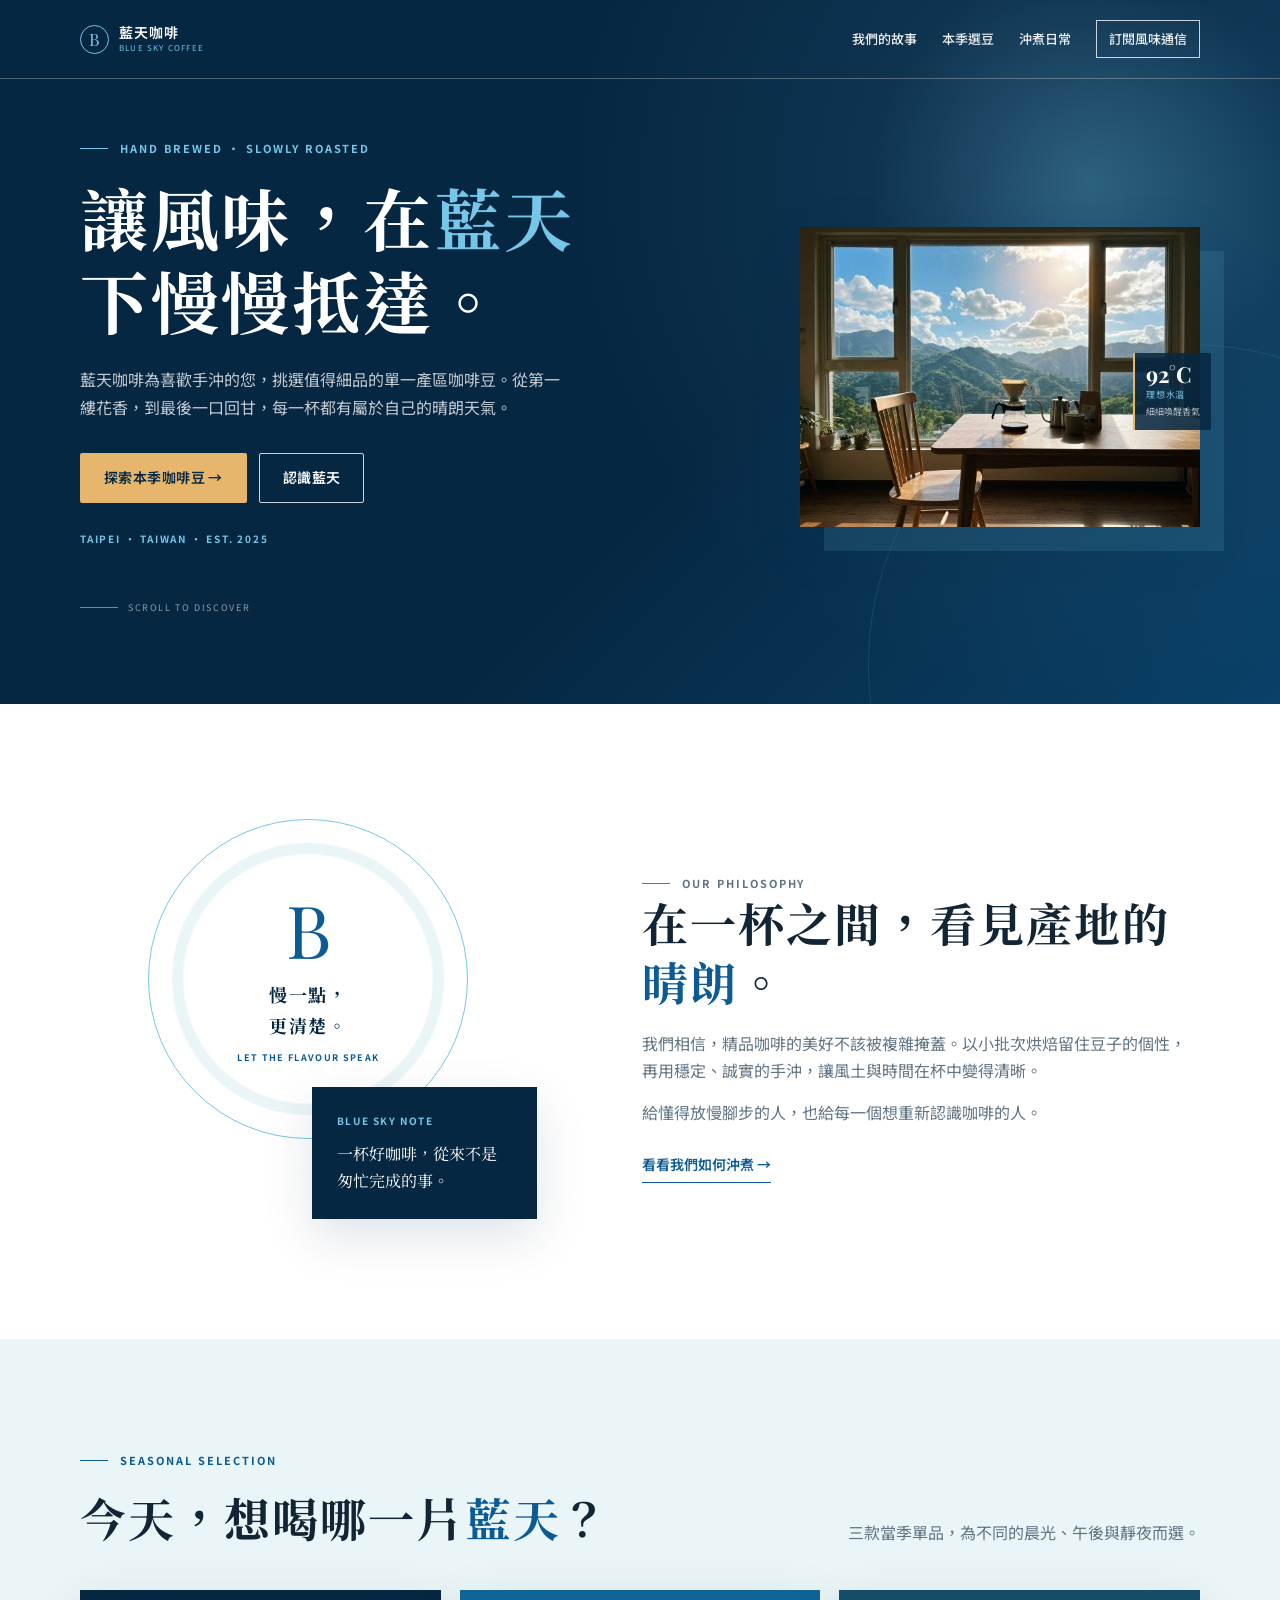
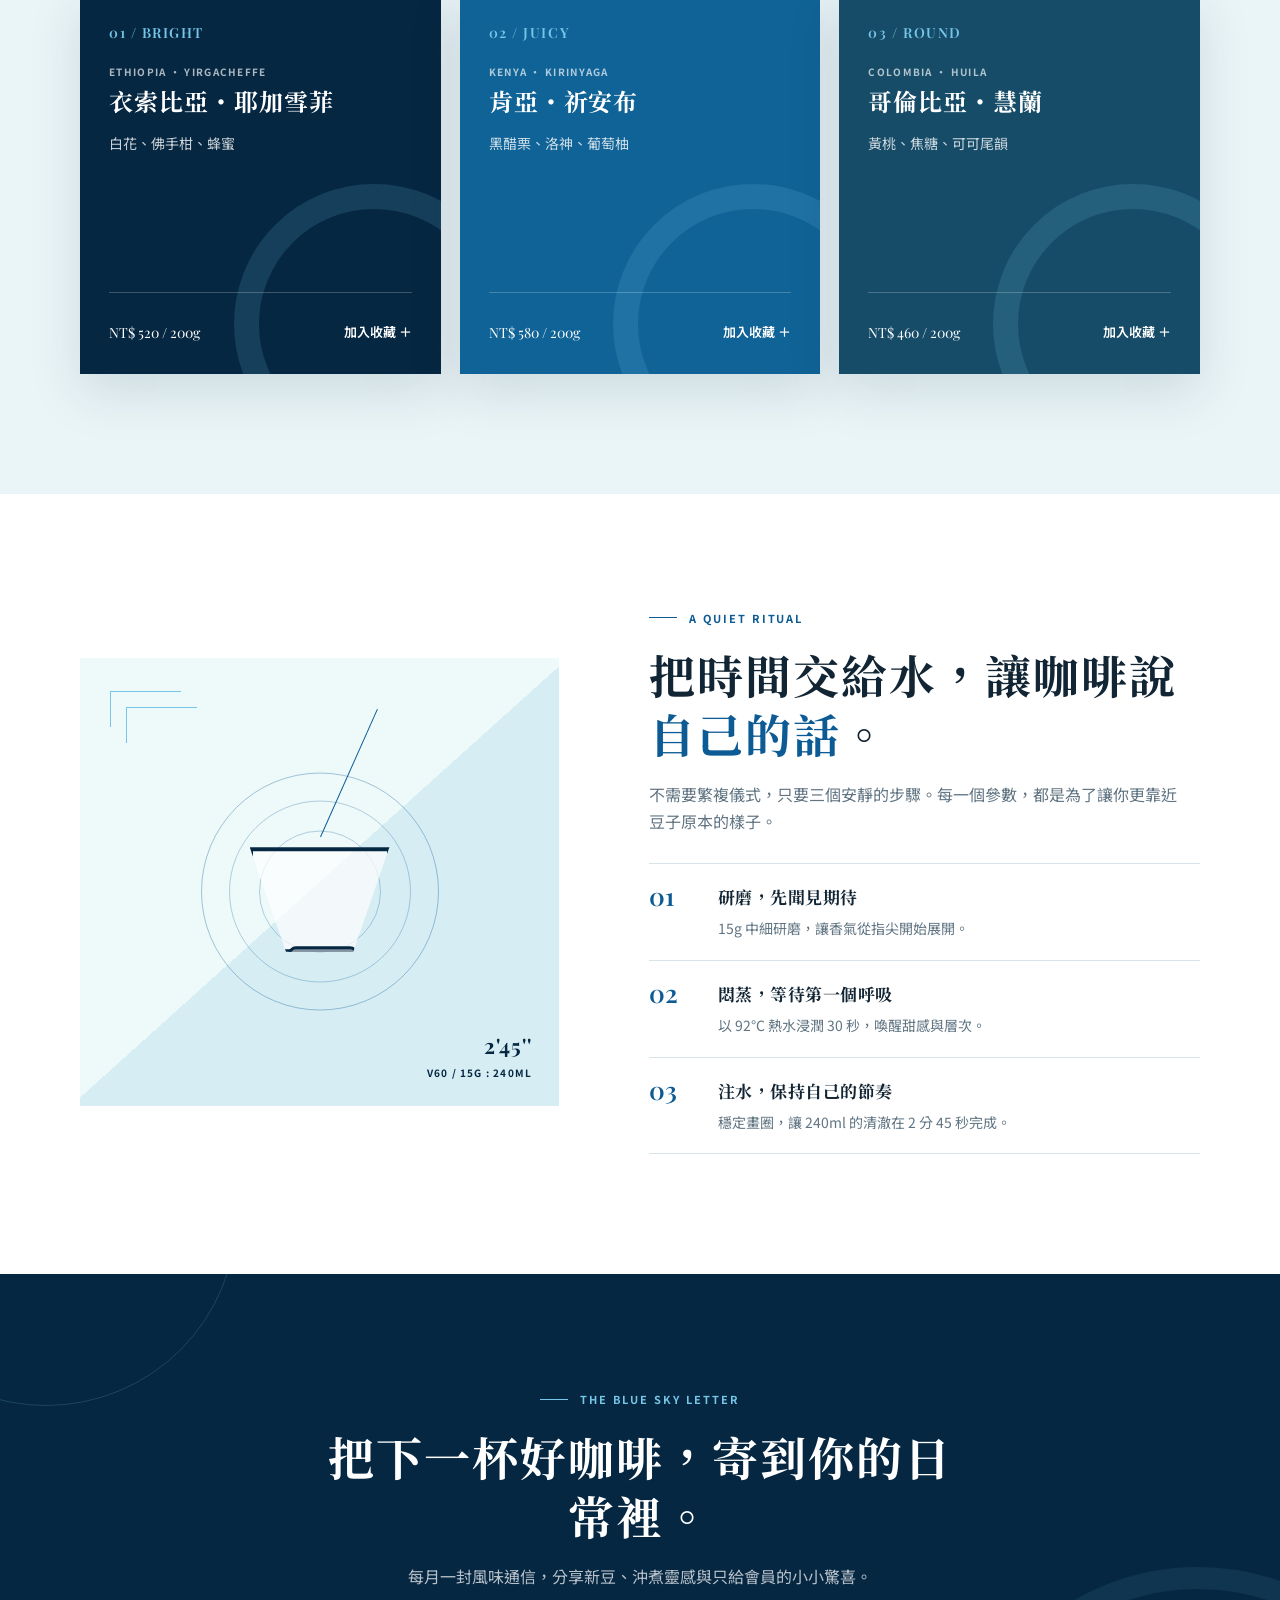
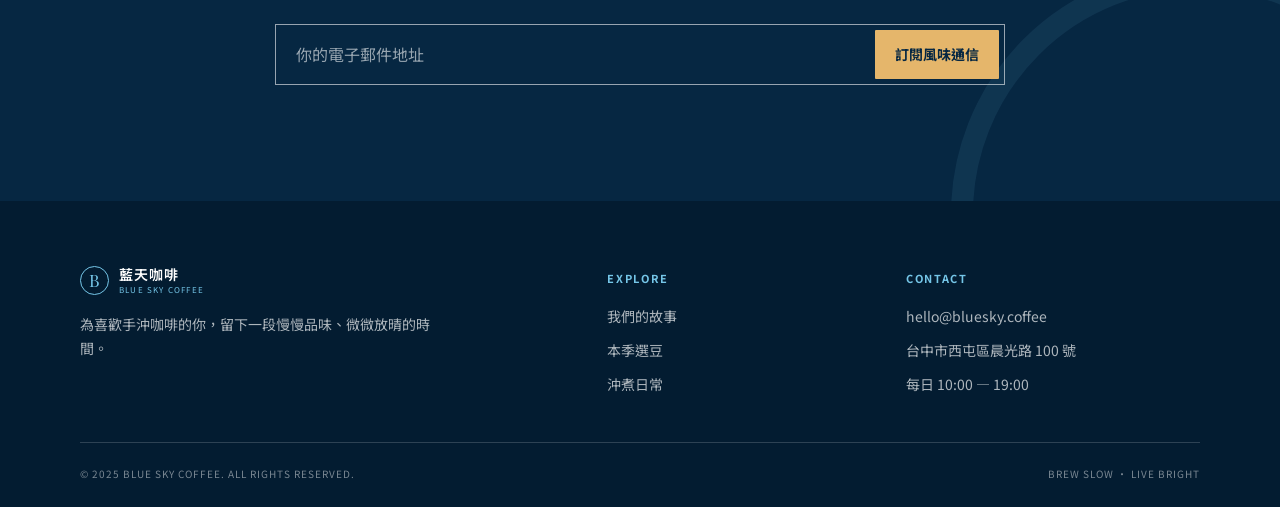
==== onepage1/index.html @ fb73733b "Initial commit" ====
<!DOCTYPE html>
<html lang="zh-Hant">
<head>
  <meta charset="UTF-8">
  <meta name="viewport" content="width=device-width, initial-scale=1.0">
  <meta name="description" content="藍天咖啡，為手沖咖啡愛好者挑選當季精品咖啡豆，讓每一杯都清澈、明亮、值得細品。">
  <title>藍天咖啡｜讓風味，慢慢抵達</title>
  <link rel="preconnect" href="https://fonts.googleapis.com">
  <link rel="preconnect" href="https://fonts.gstatic.com" crossorigin>
  <link href="https://fonts.googleapis.com/css2?family=Noto+Sans+TC:wght@400;500;600;700&family=Noto+Serif+TC:wght@500;600;700;900&family=Playfair+Display:ital,wght@0,600;0,700;1,600&display=swap" rel="stylesheet">
  <style>
    :root {
      --navy: #062742;
      --blue: #0c5b95;
      --sky: #75c6e8;
      --mist: #eaf5f7;
      --cream: #fbfaf6;
      --ink: #122534;
      --muted: #607482;
      --line: #d7e4e8;
      --sand: #e5b66b;
      --shadow: 0 18px 50px rgba(6, 39, 66, .13);
    }

    * { box-sizing: border-box; }
    html { scroll-behavior: smooth; }
    body {
      margin: 0;
      background: var(--cream);
      color: var(--ink);
      font-family: "Noto Sans TC", sans-serif;
      font-size: 16px;
      line-height: 1.7;
    }
    a { color: inherit; text-decoration: none; }
    button, input { font: inherit; }
    button { cursor: pointer; }
    :focus-visible { outline: 3px solid var(--sky); outline-offset: 4px; }

    .wrap { width: min(1120px, calc(100% - 48px)); margin-inline: auto; }
    .eyebrow {
      display: flex;
      align-items: center;
      gap: 12px;
      margin: 0 0 18px;
      color: var(--blue);
      font-size: 11px;
      font-weight: 700;
      letter-spacing: .18em;
    }
    .eyebrow::before { width: 28px; height: 1px; background: currentColor; content: ""; }
    .section-title {
      margin: 0;
      font-family: "Noto Serif TC", serif;
      font-size: clamp(30px, 4vw, 46px);
      font-weight: 700;
      letter-spacing: .045em;
      line-height: 1.28;
    }
    .accent { color: var(--blue); }
    .section-copy { margin: 18px 0 0; color: var(--muted); }
    .button, .text-link {
      display: inline-flex;
      align-items: center;
      justify-content: center;
      min-height: 50px;
      padding: 11px 23px;
      border: 1px solid transparent;
      border-radius: 2px;
      font-size: 14px;
      font-weight: 600;
      letter-spacing: .03em;
      transition: background-color .25s ease, color .25s ease, border-color .25s ease, transform .25s ease;
    }
    .button:hover, .text-link:hover { transform: translateY(-2px); }
    .button-primary { background: var(--sand); color: var(--navy); }
    .button-primary:hover { background: #f0ca84; }
    .button-outline { border-color: rgba(255,255,255,.8); color: #fff; }
    .button-outline:hover { background: #fff; color: var(--navy); }

    .site-header {
      position: absolute;
      z-index: 10;
      top: 0;
      left: 0;
      width: 100%;
      border-bottom: 1px solid rgba(255,255,255,.27);
    }
    .navbar {
      display: flex;
      align-items: center;
      justify-content: space-between;
      min-height: 78px;
      gap: 24px;
    }
    .brand { display: inline-flex; align-items: center; gap: 10px; color: #fff; }
    .brand-mark {
      display: grid;
      width: 29px;
      height: 29px;
      place-items: center;
      border: 1px solid var(--sky);
      border-radius: 50%;
      color: var(--sky);
      font-family: "Playfair Display", serif;
      font-size: 17px;
      line-height: 1;
    }
    .brand-copy { display: grid; line-height: 1.1; }
    .brand-copy strong { font-size: 14px; font-weight: 600; letter-spacing: .08em; }
    .brand-copy small { margin-top: 4px; color: var(--sky); font-size: 8px; letter-spacing: .15em; }
    .nav-links { display: flex; align-items: center; gap: 25px; }
    .nav-links a { position: relative; color: rgba(255,255,255,.92); font-size: 13px; font-weight: 500; white-space: nowrap; }
    .nav-links a:not(.nav-cta)::after {
      position: absolute;
      right: 0;
      bottom: -7px;
      width: 0;
      height: 1px;
      background: var(--sky);
      content: "";
      transition: width .25s ease;
    }
    .nav-links a:not(.nav-cta):hover::after { right: auto; left: 0; width: 100%; }
    .nav-links .nav-cta { padding: 7px 12px; border: 1px solid rgba(255,255,255,.78); }
    .nav-links .nav-cta:hover { background: #fff; color: var(--navy); }
    .menu-toggle { display: none; padding: 4px; border: 0; background: transparent; color: #fff; font-size: 24px; line-height: 1; }

    .hero {
      position: relative;
      display: flex;
      min-height: 704px;
      overflow: hidden;
      align-items: stretch;
      background:
        radial-gradient(circle at 85% 26%, rgba(117,198,232,.35) 0, rgba(117,198,232,.08) 18%, transparent 43%),
        linear-gradient(135deg, #062742 0%, #062742 58%, #0a4168 100%);
      color: #fff;
    }
    .hero::after {
      position: absolute;
      z-index: 0;
      right: -18vw;
      bottom: -22vw;
      width: 50vw;
      height: 50vw;
      border: 1px solid rgba(117,198,232,.13);
      border-radius: 50%;
      content: "";
    }
    .hero-grid {
      position: relative;
      z-index: 1;
      display: grid;
      grid-template-columns: 1.02fr .98fr;
      gap: 45px;
      align-items: center;
      padding-top: 122px;
      padding-bottom: 72px;
    }
    .hero-content { max-width: 560px; }
    .hero .eyebrow { color: var(--sky); }
    .hero-title {
      max-width: 540px;
      margin: 0;
      font-family: "Noto Serif TC", serif;
      font-size: clamp(42px, 5.5vw, 68px);
      font-weight: 700;
      letter-spacing: .04em;
      line-height: 1.22;
    }
    .hero-title .sky-word { color: var(--sky); }
    .hero-lede { max-width: 490px; margin: 25px 0 0; color: rgba(255,255,255,.76); }
    .hero-actions { display: flex; flex-wrap: wrap; gap: 12px; margin-top: 32px; }
    .hero-meta { margin: 27px 0 0; color: var(--sky); font-size: 10px; font-weight: 700; letter-spacing: .18em; }
    .scroll-note { display: flex; align-items: center; gap: 10px; margin: 53px 0 0; color: rgba(255,255,255,.55); font-size: 9px; letter-spacing: .18em; }
    .scroll-note::before { width: 38px; height: 1px; background: rgba(255,255,255,.45); content: ""; }

    .hero-art {
      position: relative;
      width: min(100%, 400px);
      height: 300px;
      min-height: 0;
      margin-left: auto;
      overflow: visible;
      aspect-ratio: auto;
      border: 0;
      background: transparent;
      box-shadow: none;
    }
    .hero-photo { width: 400px; height: 300px; object-fit: cover; box-shadow: 24px 24px 0 rgba(117,198,232,.13), var(--shadow); }
    .window-frame { position: absolute; inset: 0; border: 12px solid #e8d4ae; box-shadow: inset 0 0 0 2px rgba(6,39,66,.18); }
    .window-frame::before, .window-frame::after { position: absolute; background: rgba(6,39,66,.25); content: ""; }
    .window-frame::before { top: 0; bottom: 0; left: 49%; width: 4px; }
    .window-frame::after { top: 46%; right: 0; left: 0; height: 4px; }
    .sun { position: absolute; top: 16%; right: 17%; width: 77px; height: 77px; border-radius: 50%; background: #fff2be; box-shadow: 0 0 45px 22px rgba(255,228,150,.42); }
    .mountain { position: absolute; bottom: 28%; width: 75%; height: 36%; clip-path: polygon(0 100%, 35% 15%, 48% 50%, 63% 0, 100% 100%); background: #497b83; opacity: .9; }
    .mountain.one { left: -12%; }
    .mountain.two { right: -27%; bottom: 27%; background: #30616b; transform: scaleX(-1); opacity: .75; }
    .tabletop { position: absolute; right: -8%; bottom: -7%; left: -8%; height: 33%; background: linear-gradient(#643e2e 0%, #3d251e 100%); transform: perspective(200px) rotateX(10deg); }
    .chair { position: absolute; right: 7%; bottom: 18%; width: 100px; height: 112px; border: 12px solid #543126; border-bottom: 0; border-radius: 48px 48px 0 0; opacity: .8; }
    .chair::after { position: absolute; bottom: -75px; left: 14px; width: 8px; height: 75px; background: #543126; box-shadow: 53px 0 #543126; content: ""; }
    .coffee-vessel { position: absolute; bottom: 14%; left: 28%; width: 112px; height: 105px; }
    .coffee-vessel .dripper { position: absolute; top: 0; left: 29px; width: 53px; height: 45px; border: 3px solid #d8e7e1; border-radius: 5px 5px 22px 22px; background: linear-gradient(135deg, rgba(222,246,240,.75), rgba(124,180,181,.2)); clip-path: polygon(0 0, 100% 0, 78% 100%, 22% 100%); }
    .coffee-vessel .carafe { position: absolute; bottom: 0; left: 17px; width: 78px; height: 68px; border: 3px solid #d8e7e1; border-radius: 10px 10px 23px 23px; background: linear-gradient(to top, rgba(56,29,19,.82) 0 38%, rgba(190,228,227,.24) 39%); }
    .coffee-vessel .carafe::before { position: absolute; top: -20px; left: 24px; width: 26px; height: 22px; border: 3px solid #d8e7e1; border-bottom: 0; border-radius: 50% 50% 0 0; content: ""; }
    .steam { position: absolute; bottom: 59%; left: 49%; width: 23px; height: 58px; border-left: 2px solid rgba(255,255,255,.63); border-radius: 50%; transform: rotate(16deg); }
    .steam::after { position: absolute; top: -5px; left: 14px; width: 18px; height: 48px; border-right: 2px solid rgba(255,255,255,.44); border-radius: 50%; content: ""; }
    .art-label { position: absolute; z-index: 3; right: -11px; top: 42%; display: grid; gap: 2px; padding: 10px 11px; border-left: 2px solid var(--sand); background: rgba(6,39,66,.86); color: #fff; }
    .art-label strong { font-family: "Playfair Display", serif; font-size: 22px; line-height: 1; }
    .art-label span { color: var(--sky); font-size: 9px; letter-spacing: .09em; }
    .art-label small { color: rgba(255,255,255,.72); font-size: 9px; }

    .story { padding: 115px 0 120px; background: #fff; }
    .story-grid { display: grid; grid-template-columns: .9fr 1.1fr; gap: clamp(45px, 9vw, 105px); align-items: center; }
    .story-visual { position: relative; min-height: 400px; }
    .story-seal {
      display: grid;
      width: 320px;
      height: 320px;
      place-content: center;
      margin: 0 auto;
      border: 1px solid var(--sky);
      border-radius: 50%;
      background: radial-gradient(circle, #fff 0 55%, #eaf5f7 56% 60%, #fff 61%);
      color: var(--navy);
      text-align: center;
    }
    .story-seal::before { display: block; margin-bottom: 14px; color: var(--blue); content: "B"; font-family: "Playfair Display", serif; font-size: 73px; line-height: 1; }
    .story-seal strong { font-family: "Noto Serif TC", serif; font-size: 18px; letter-spacing: .09em; }
    .story-seal span { margin-top: 10px; color: var(--blue); font-size: 9px; font-weight: 700; letter-spacing: .15em; }
    .note-card { position: absolute; right: 0; bottom: 0; width: min(225px, 57%); padding: 25px; background: var(--navy); color: #fff; box-shadow: var(--shadow); }
    .note-card p:first-child { margin: 0; color: var(--sky); font-size: 10px; font-weight: 700; letter-spacing: .16em; }
    .note-card p:last-child { margin: 12px 0 0; font-family: "Noto Serif TC", serif; font-size: 16px; line-height: 1.65; }
    .story-content p { margin: 19px 0 0; color: var(--muted); }
    .story-content p + p { margin-top: 15px; }
    .underlined-link { display: inline-flex; margin-top: 27px; padding-bottom: 5px; border-bottom: 1px solid var(--blue); color: var(--blue); font-size: 14px; font-weight: 600; transition: gap .2s ease; }
    .underlined-link:hover { gap: 8px; }

    .coffee { padding: 112px 0 120px; background: var(--mist); }
    .coffee-heading { display: flex; align-items: end; justify-content: space-between; gap: 32px; margin-bottom: 43px; }
    .coffee-heading .section-copy { max-width: 365px; }
    .coffee-grid { display: grid; grid-template-columns: repeat(3, 1fr); gap: 19px; }
    .coffee-card {
      position: relative;
      display: flex;
      min-height: 384px;
      overflow: hidden;
      flex-direction: column;
      padding: 31px 29px 25px;
      background: var(--navy);
      color: #fff;
      box-shadow: var(--shadow);
    }
    .coffee-card:nth-child(2) { background: #106396; }
    .coffee-card:nth-child(3) { background: #164c68; }
    .coffee-card::after { position: absolute; right: -73px; bottom: -90px; width: 230px; height: 230px; border: 25px solid rgba(117,198,232,.15); border-radius: 50%; content: ""; }
    .coffee-card > * { position: relative; z-index: 1; }
    .bean-no { margin: 0; color: var(--sky); font-family: "Playfair Display", serif; font-size: 14px; font-weight: 600; letter-spacing: .11em; }
    .origin { margin: 19px 0 5px; color: rgba(255,255,255,.67); font-size: 10px; font-weight: 700; letter-spacing: .13em; }
    .bean-name { margin: 0; font-family: "Noto Serif TC", serif; font-size: 24px; font-weight: 700; letter-spacing: .04em; line-height: 1.35; }
    .flavour { margin: 14px 0 0; color: rgba(255,255,255,.79); font-size: 14px; }
    .coffee-bottom { display: flex; align-items: center; justify-content: space-between; gap: 13px; margin-top: auto; padding-top: 23px; border-top: 1px solid rgba(255,255,255,.22); }
    .price { font-family: "Playfair Display", serif; font-size: 14px; white-space: nowrap; }
    .save-button { padding: 5px 0; border: 0; background: transparent; color: #fff; font-size: 13px; font-weight: 600; white-space: nowrap; transition: color .2s ease; }
    .save-button:hover { color: var(--sand); }

    .brew { padding: 115px 0 120px; background: #fff; }
    .brew-grid { display: grid; grid-template-columns: .93fr 1.07fr; gap: clamp(44px, 7vw, 90px); align-items: center; }
    .brew-art { position: relative; min-height: 448px; overflow: hidden; background: linear-gradient(138deg, #eef9fa 0 50%, #d6edf3 50% 100%); }
    .brew-art::before { position: absolute; top: 33px; left: 30px; width: 70px; height: 35px; border-top: 1px solid var(--sky); border-left: 1px solid var(--sky); content: ""; }
    .brew-art::after { position: absolute; top: 49px; left: 46px; width: 70px; height: 35px; border-top: 1px solid var(--sky); border-left: 1px solid var(--sky); content: ""; }
    .pour-rings { position: absolute; top: 50%; left: 50%; width: 238px; height: 238px; border: 1px solid rgba(12,91,149,.35); border-radius: 50%; transform: translate(-50%,-46%); }
    .pour-rings::before, .pour-rings::after { position: absolute; border: 1px solid rgba(12,91,149,.28); border-radius: 50%; content: ""; }
    .pour-rings::before { inset: 27px; }
    .pour-rings::after { inset: 57px; }
    .pour-line { position: absolute; top: 39px; left: 50%; width: 1px; height: 140px; background: var(--blue); transform: rotate(24deg); transform-origin: bottom; }
    .v60 { position: absolute; top: 50%; left: 50%; width: 140px; height: 105px; border: 3px solid var(--navy); border-top-width: 4px; background: rgba(255,255,255,.7); clip-path: polygon(0 0, 100% 0, 74% 100%, 26% 100%); transform: translate(-50%,-33%); }
    .v60::after { position: absolute; bottom: -61px; left: 35px; width: 64px; height: 58px; border: 3px solid var(--navy); border-radius: 8px 8px 19px 19px; background: linear-gradient(to top, #6c3924 0 31%, rgba(255,255,255,.5) 32%); content: ""; }
    .brew-caption { position: absolute; right: 27px; bottom: 25px; display: grid; color: var(--navy); text-align: right; }
    .brew-caption strong { font-family: "Playfair Display", serif; font-size: 21px; letter-spacing: .05em; }
    .brew-caption span { font-size: 10px; font-weight: 700; letter-spacing: .12em; }
    .brew-content .section-copy { max-width: 530px; }
    .brew-steps { margin-top: 28px; border-top: 1px solid var(--line); }
    .brew-step { display: grid; grid-template-columns: 55px 1fr; gap: 14px; padding: 19px 0; border-bottom: 1px solid var(--line); }
    .step-no { color: var(--blue); font-family: "Playfair Display", serif; font-size: 25px; font-weight: 600; line-height: 1; }
    .brew-step h3 { margin: 0; font-family: "Noto Serif TC", serif; font-size: 17px; letter-spacing: .03em; }
    .brew-step p { margin: 5px 0 0; color: var(--muted); font-size: 14px; }

    .visit { position: relative; overflow: hidden; padding: 116px 0; background: var(--navy); color: #fff; text-align: center; }
    .visit::before, .visit::after { position: absolute; width: 380px; height: 380px; border: 1px solid rgba(117,198,232,.19); border-radius: 50%; content: ""; }
    .visit::before { top: -250px; left: -145px; }
    .visit::after { right: -165px; bottom: -260px; width: 450px; height: 450px; border-width: 22px; opacity: .45; }
    .visit .wrap { position: relative; z-index: 1; max-width: 730px; }
    .visit .eyebrow { justify-content: center; color: var(--sky); }
    .visit .section-title { max-width: 670px; margin-inline: auto; }
    .visit .section-copy { max-width: 535px; margin-inline: auto; color: rgba(255,255,255,.72); }
    .subscribe-form { display: flex; margin: 34px auto 0; padding: 5px; border: 1px solid rgba(255,255,255,.58); }
    .subscribe-form input { min-width: 0; flex: 1; padding: 11px 15px; border: 0; outline: 0; background: transparent; color: #fff; }
    .subscribe-form input::placeholder { color: rgba(255,255,255,.58); }
    .subscribe-form button { min-height: 48px; padding: 10px 20px; border: 0; border-radius: 1px; background: var(--sand); color: var(--navy); font-size: 14px; font-weight: 700; transition: background .2s ease; }
    .subscribe-form button:hover { background: #f1ca83; }

    .site-footer { padding: 65px 0 25px; background: #031c31; color: rgba(255,255,255,.68); }
    .footer-grid { display: grid; grid-template-columns: 1.45fr .75fr .9fr; gap: 54px; padding-bottom: 46px; }
    .footer-brand .brand { margin-bottom: 18px; }
    .footer-brand p { max-width: 355px; margin: 0; font-size: 14px; }
    .footer-heading { margin: 3px 0 17px; color: var(--sky); font-size: 11px; font-weight: 700; letter-spacing: .15em; }
    .footer-links, .footer-contact { display: grid; gap: 10px; font-size: 14px; }
    .footer-links a:hover, .footer-contact a:hover { color: #fff; }
    .footer-bottom { display: flex; justify-content: space-between; gap: 18px; padding-top: 22px; border-top: 1px solid rgba(255,255,255,.17); color: rgba(255,255,255,.47); font-size: 10px; letter-spacing: .1em; }

    .toast {
      position: fixed;
      z-index: 20;
      right: 22px;
      bottom: 22px;
      max-width: min(360px, calc(100% - 44px));
      padding: 13px 18px;
      border-left: 3px solid var(--sand);
      background: var(--navy);
      box-shadow: var(--shadow);
      color: #fff;
      font-size: 14px;
      opacity: 0;
      pointer-events: none;
      transform: translateY(12px);
      transition: opacity .22s ease, transform .22s ease;
    }
    .toast.show { opacity: 1; transform: translateY(0); }
    .reveal { opacity: 0; transform: translateY(18px); transition: opacity .65s ease, transform .65s ease; }
    .reveal.visible { opacity: 1; transform: translateY(0); }

    @media (max-width: 820px) {
      .navbar { position: relative; }
      .menu-toggle { display: block; }
      .nav-links {
        position: absolute;
        top: 100%;
        right: -24px;
        left: -24px;
        display: grid;
        max-height: 0;
        overflow: hidden;
        gap: 0;
        background: #05233c;
        transition: max-height .32s ease;
      }
      .nav-links.open { max-height: 300px; }
      .nav-links a { padding: 12px 24px; border-top: 1px solid rgba(255,255,255,.1); }
      .nav-links .nav-cta { margin: 8px 24px 16px; padding: 9px 12px; text-align: center; }
      .hero { min-height: 710px; }
      .hero-grid { grid-template-columns: 1fr; gap: 17px; padding-top: 112px; }
      .hero-content { max-width: 640px; }
      .scroll-note { margin-top: 29px; }
      .hero-art { width: min(100%, 330px); height: 248px; min-height: 0; max-height: none; margin: 0; }
      .hero-photo { width: 330px; height: 248px; }
      .coffee-grid { grid-template-columns: repeat(2, 1fr); }
      .coffee-card:nth-child(3) { grid-column: span 2; }
      .story-grid, .brew-grid { grid-template-columns: 1fr; }
      .story-visual { max-width: 520px; width: 100%; margin: auto; }
      .brew-art { max-width: 540px; width: 100%; margin: auto; }
      .footer-grid { grid-template-columns: 1fr 1fr; }
      .footer-brand { grid-column: 1 / -1; }
    }

    @media (max-width: 560px) {
      .wrap { width: calc(100% - 34px); }
      .navbar { min-height: 70px; }
      .brand-copy strong { font-size: 13px; }
      .hero { min-height: 680px; }
      .hero-grid { padding-top: 98px; padding-bottom: 34px; }
      .hero-title { font-size: 40px; }
      .hero-lede { margin-top: 16px; font-size: 14px; line-height: 1.7; }
      .hero-actions { margin-top: 23px; }
      .hero-actions .button { flex: 1; padding-inline: 13px; }
      .hero-meta { margin-top: 18px; }
      .hero-art { width: 260px; height: 195px; min-height: 0; max-height: none; }
      .hero-photo { width: 260px; height: 195px; }
      .art-label { display: none; }
      .sun { width: 49px; height: 49px; }
      .coffee-vessel { bottom: 9%; left: 25%; transform: scale(.72); transform-origin: bottom left; }
      .chair { transform: scale(.72); transform-origin: bottom right; }
      .story, .coffee, .brew, .visit { padding: 76px 0; }
      .story-seal { width: 245px; height: 245px; }
      .story-seal::before { margin-bottom: 8px; font-size: 54px; }
      .story-seal strong { font-size: 15px; }
      .story-visual { min-height: 315px; }
      .note-card { width: 185px; padding: 18px; }
      .note-card p:last-child { font-size: 14px; }
      .coffee-heading { display: block; margin-bottom: 30px; }
      .coffee-heading .section-copy { margin-top: 14px; }
      .coffee-grid { grid-template-columns: 1fr; }
      .coffee-card, .coffee-card:nth-child(3) { min-height: 330px; grid-column: auto; }
      .brew-art { min-height: 310px; }
      .pour-rings { width: 185px; height: 185px; }
      .v60 { transform: translate(-50%,-28%) scale(.82); }
      .subscribe-form { display: grid; gap: 6px; padding: 5px; }
      .subscribe-form input, .subscribe-form button { width: 100%; }
      .footer-grid { grid-template-columns: 1fr; gap: 32px; }
      .footer-brand { grid-column: auto; }
      .footer-bottom { display: grid; gap: 9px; }
    }

    @media (prefers-reduced-motion: reduce) {
      html { scroll-behavior: auto; }
      *, *::before, *::after { transition-duration: .01ms !important; animation-duration: .01ms !important; animation-iteration-count: 1 !important; }
      .reveal { opacity: 1; transform: none; }
    }
  </style>
</head>
<body>
  <header class="site-header" id="top">
    <nav class="wrap navbar" aria-label="主要導覽">
      <a class="brand" href="#top" aria-label="回到藍天咖啡首頁">
        <span class="brand-mark" aria-hidden="true">B</span>
        <span class="brand-copy"><strong>藍天咖啡</strong><small>BLUE SKY COFFEE</small></span>
      </a>
      <button class="menu-toggle" type="button" aria-controls="navLinks" aria-expanded="false" aria-label="開啟導覽選單">☰</button>
      <div class="nav-links" id="navLinks">
        <a href="#story">我們的故事</a>
        <a href="#coffee">本季選豆</a>
        <a href="#brew">沖煮日常</a>
        <a class="nav-cta" href="#visit">訂閱風味通信</a>
      </div>
    </nav>
  </header>

  <main>
    <section class="hero" aria-labelledby="heroTitle">
      <div class="wrap hero-grid">
        <div class="hero-content">
          <p class="eyebrow">HAND BREWED · SLOWLY ROASTED</p>
          <h1 class="hero-title" id="heroTitle">讓風味，在<span class="sky-word">藍天</span>下慢慢抵達。</h1>
          <p class="hero-lede">藍天咖啡為喜歡手沖的您，挑選值得細品的單一產區咖啡豆。從第一縷花香，到最後一口回甘，每一杯都有屬於自己的晴朗天氣。</p>
          <div class="hero-actions">
            <a class="button button-primary" href="#coffee">探索本季咖啡豆 →</a>
            <a class="button button-outline" href="#story">認識藍天</a>
          </div>
          <p class="hero-meta">TAIPEI · TAIWAN · EST. 2025</p>
          <p class="scroll-note">SCROLL TO DISCOVER</p>
        </div>

        <div class="hero-art" aria-hidden="true">
          <img class="hero-photo" src="images/hero.jpg" width="400" height="300" alt="">
          <span class="art-label"><strong>92°C</strong><span>理想水溫</span><small>細細喚醒香氣</small></span>
        </div>
      </div>
    </section>

    <section class="story" id="story" aria-labelledby="storyTitle">
      <div class="wrap story-grid">
        <div class="story-visual reveal" aria-hidden="true">
          <div class="story-seal"><strong>慢一點，<br>更清楚。</strong><span>LET THE FLAVOUR SPEAK</span></div>
          <div class="note-card"><p>BLUE SKY NOTE</p><p>一杯好咖啡，從來不是匆忙完成的事。</p></div>
        </div>
        <div class="story-content reveal">
          <p class="eyebrow">OUR PHILOSOPHY</p>
          <h2 class="section-title" id="storyTitle">在一杯之間，看見產地的<span class="accent">晴朗</span>。</h2>
          <p>我們相信，精品咖啡的美好不該被複雜掩蓋。以小批次烘焙留住豆子的個性，再用穩定、誠實的手沖，讓風土與時間在杯中變得清晰。</p>
          <p>給懂得放慢腳步的人，也給每一個想重新認識咖啡的人。</p>
          <a class="underlined-link" href="#brew">看看我們如何沖煮 →</a>
        </div>
      </div>
    </section>

    <section class="coffee" id="coffee" aria-labelledby="coffeeTitle">
      <div class="wrap">
        <div class="coffee-heading reveal">
          <div>
            <p class="eyebrow">SEASONAL SELECTION</p>
            <h2 class="section-title" id="coffeeTitle">今天，想喝哪一片<span class="accent">藍天</span>？</h2>
          </div>
          <p class="section-copy">三款當季單品，為不同的晨光、午後與靜夜而選。</p>
        </div>
        <div class="coffee-grid">
          <article class="coffee-card reveal">
            <p class="bean-no">01 / BRIGHT</p>
            <p class="origin">ETHIOPIA · YIRGACHEFFE</p>
            <h3 class="bean-name">衣索比亞・耶加雪菲</h3>
            <p class="flavour">白花、佛手柑、蜂蜜</p>
            <div class="coffee-bottom"><span class="price">NT$ 520 / 200g</span><button class="save-button" type="button" data-coffee="衣索比亞・耶加雪菲">加入收藏 ＋</button></div>
          </article>
          <article class="coffee-card reveal">
            <p class="bean-no">02 / JUICY</p>
            <p class="origin">KENYA · KIRINYAGA</p>
            <h3 class="bean-name">肯亞・祈安布</h3>
            <p class="flavour">黑醋栗、洛神、葡萄柚</p>
            <div class="coffee-bottom"><span class="price">NT$ 580 / 200g</span><button class="save-button" type="button" data-coffee="肯亞・祈安布">加入收藏 ＋</button></div>
          </article>
          <article class="coffee-card reveal">
            <p class="bean-no">03 / ROUND</p>
            <p class="origin">COLOMBIA · HUILA</p>
            <h3 class="bean-name">哥倫比亞・慧蘭</h3>
            <p class="flavour">黃桃、焦糖、可可尾韻</p>
            <div class="coffee-bottom"><span class="price">NT$ 460 / 200g</span><button class="save-button" type="button" data-coffee="哥倫比亞・慧蘭">加入收藏 ＋</button></div>
          </article>
        </div>
      </div>
    </section>

    <section class="brew" id="brew" aria-labelledby="brewTitle">
      <div class="wrap brew-grid">
        <div class="brew-art reveal" aria-hidden="true">
          <span class="pour-rings"></span><span class="pour-line"></span><span class="v60"></span>
          <span class="brew-caption"><strong>2'45''</strong><span>V60 / 15G : 240ML</span></span>
        </div>
        <div class="brew-content reveal">
          <p class="eyebrow">A QUIET RITUAL</p>
          <h2 class="section-title" id="brewTitle">把時間交給水，讓咖啡說<span class="accent">自己的話</span>。</h2>
          <p class="section-copy">不需要繁複儀式，只要三個安靜的步驟。每一個參數，都是為了讓你更靠近豆子原本的樣子。</p>
          <div class="brew-steps">
            <div class="brew-step"><span class="step-no">01</span><div><h3>研磨，先聞見期待</h3><p>15g 中細研磨，讓香氣從指尖開始展開。</p></div></div>
            <div class="brew-step"><span class="step-no">02</span><div><h3>悶蒸，等待第一個呼吸</h3><p>以 92°C 熱水浸潤 30 秒，喚醒甜感與層次。</p></div></div>
            <div class="brew-step"><span class="step-no">03</span><div><h3>注水，保持自己的節奏</h3><p>穩定畫圈，讓 240ml 的清澈在 2 分 45 秒完成。</p></div></div>
          </div>
        </div>
      </div>
    </section>

    <section class="visit" id="visit" aria-labelledby="visitTitle">
      <div class="wrap reveal">
        <p class="eyebrow">THE BLUE SKY LETTER</p>
        <h2 class="section-title" id="visitTitle">把下一杯好咖啡，寄到你的日常裡。</h2>
        <p class="section-copy">每月一封風味通信，分享新豆、沖煮靈感與只給會員的小小驚喜。</p>
        <form class="subscribe-form" id="subscribeForm">
          <input type="email" aria-label="電子郵件地址" placeholder="你的電子郵件地址" required>
          <button type="submit">訂閱風味通信</button>
        </form>
      </div>
    </section>
  </main>

  <footer class="site-footer">
    <div class="wrap footer-grid">
      <div class="footer-brand">
        <a class="brand" href="#top" aria-label="回到藍天咖啡首頁"><span class="brand-mark" aria-hidden="true">B</span><span class="brand-copy"><strong>藍天咖啡</strong><small>BLUE SKY COFFEE</small></span></a>
        <p>為喜歡手沖咖啡的你，留下一段慢慢品味、微微放晴的時間。</p>
      </div>
      <div>
        <p class="footer-heading">EXPLORE</p>
        <div class="footer-links"><a href="#story">我們的故事</a><a href="#coffee">本季選豆</a><a href="#brew">沖煮日常</a></div>
      </div>
      <div>
        <p class="footer-heading">CONTACT</p>
        <div class="footer-contact"><a href="mailto:hello@bluesky.coffee">hello@bluesky.coffee</a><span>台中市西屯區晨光路 100 號</span><span>每日 10:00 — 19:00</span></div>
      </div>
    </div>
    <div class="wrap footer-bottom"><span>© 2025 BLUE SKY COFFEE. ALL RIGHTS RESERVED.</span><span>BREW SLOW · LIVE BRIGHT</span></div>
  </footer>

  <div class="toast" id="toast" role="status" aria-live="polite"></div>

  <script>
    const menuToggle = document.querySelector('.menu-toggle');
    const navLinks = document.querySelector('.nav-links');
    const toast = document.querySelector('#toast');
    let toastTimer;

    function closeMenu() {
      navLinks.classList.remove('open');
      menuToggle.setAttribute('aria-expanded', 'false');
      menuToggle.setAttribute('aria-label', '開啟導覽選單');
      menuToggle.textContent = '☰';
    }

    menuToggle.addEventListener('click', () => {
      const isOpen = navLinks.classList.toggle('open');
      menuToggle.setAttribute('aria-expanded', String(isOpen));
      menuToggle.setAttribute('aria-label', isOpen ? '關閉導覽選單' : '開啟導覽選單');
      menuToggle.textContent = isOpen ? '×' : '☰';
    });

    navLinks.querySelectorAll('a').forEach(link => link.addEventListener('click', closeMenu));

    function showToast(message) {
      window.clearTimeout(toastTimer);
      toast.textContent = message;
      toast.classList.add('show');
      toastTimer = window.setTimeout(() => toast.classList.remove('show'), 2600);
    }

    document.querySelectorAll('[data-coffee]').forEach(button => {
      button.addEventListener('click', () => showToast(`已將「${button.dataset.coffee}」加入你的收藏。`));
    });

    document.querySelector('#subscribeForm').addEventListener('submit', event => {
      event.preventDefault();
      const form = event.currentTarget;
      if (!form.checkValidity()) return;
      form.reset();
      showToast('謝謝訂閱，下一封晴朗的風味通信即將寄出。');
    });

    const reduceMotion = window.matchMedia('(prefers-reduced-motion: reduce)').matches;
    const revealItems = document.querySelectorAll('.reveal');
    if (reduceMotion || !('IntersectionObserver' in window)) {
      revealItems.forEach(item => item.classList.add('visible'));
    } else {
      const observer = new IntersectionObserver(entries => {
        entries.forEach(entry => {
          if (entry.isIntersecting) {
            entry.target.classList.add('visible');
            observer.unobserve(entry.target);
          }
        });
      }, { threshold: .12 });
      revealItems.forEach(item => observer.observe(item));
    }
  </script>
</body>
</html>
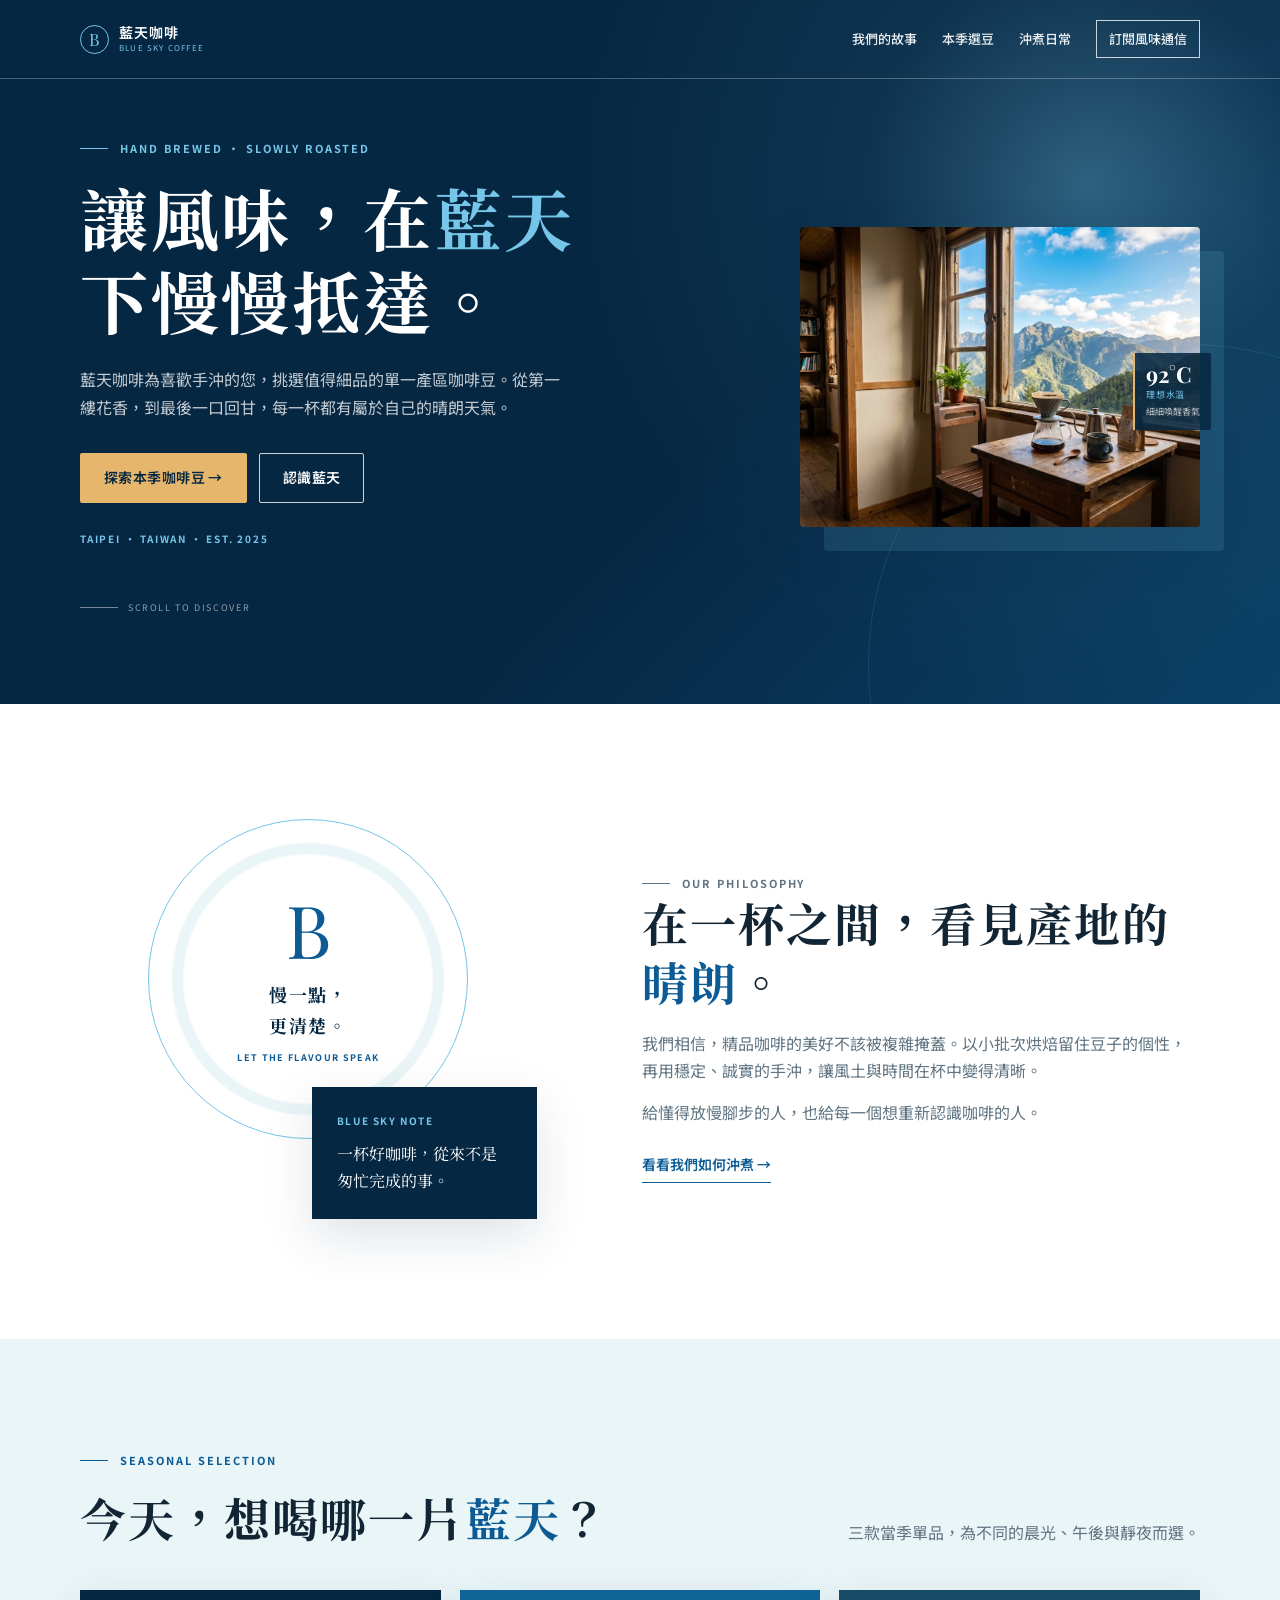
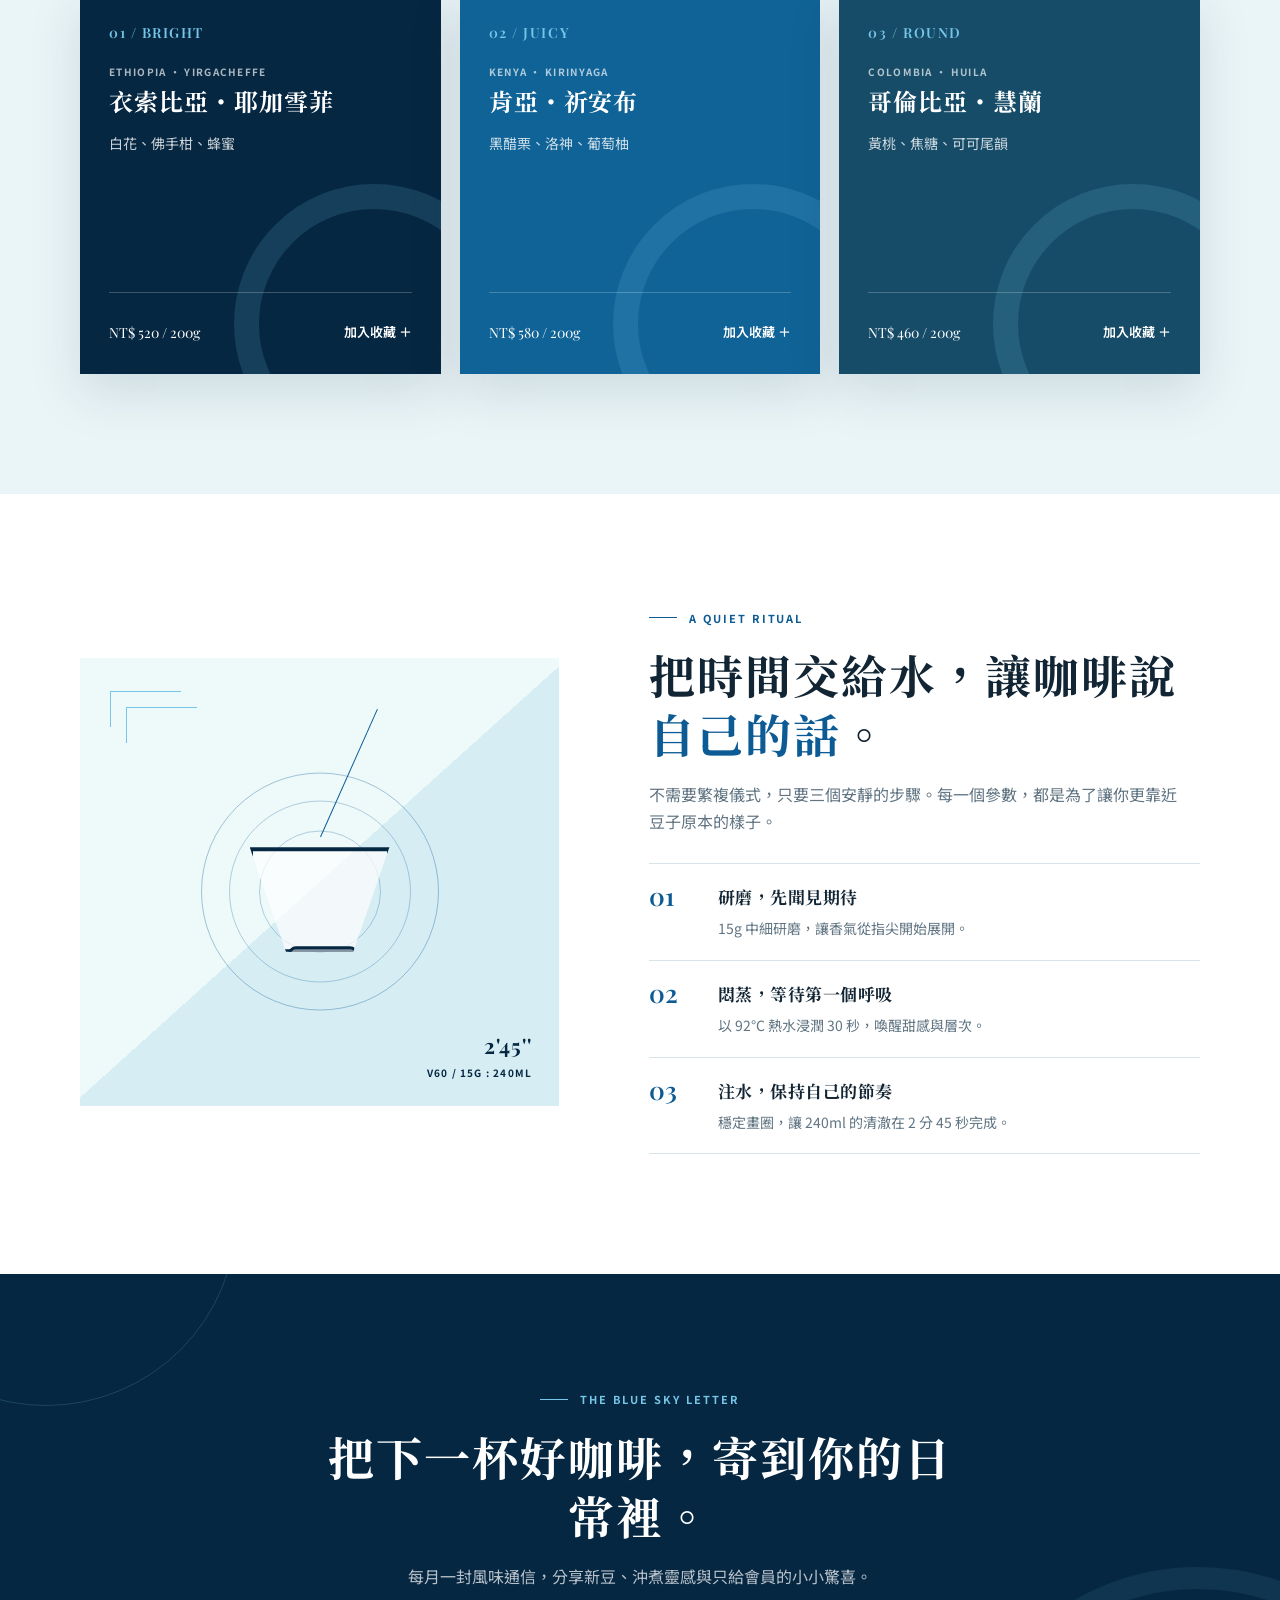
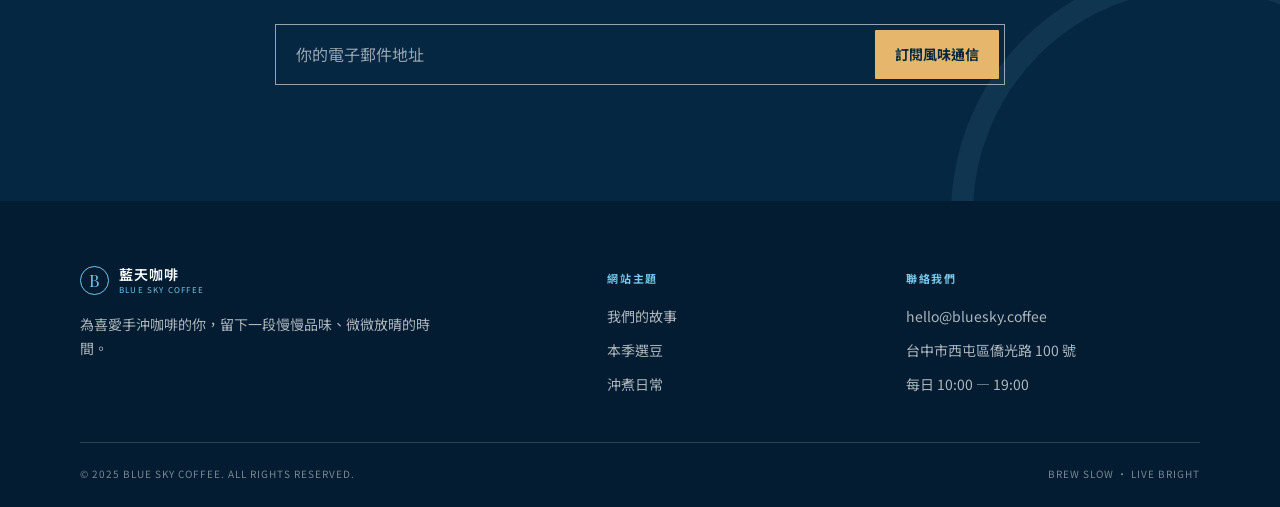
==== commit 0078270f: "ai生成圖片" ====
--- a/onepage1/index.html
+++ b/onepage1/index.html
@@ -78,6 +78,7 @@
     .button-outline { border-color: rgba(255,255,255,.8); color: #fff; }
     .button-outline:hover { background: #fff; color: var(--navy); }
 
+    /* Header */
     .site-header {
       position: absolute;
       z-index: 10;
@@ -126,6 +127,7 @@
     .nav-links .nav-cta:hover { background: #fff; color: var(--navy); }
     .menu-toggle { display: none; padding: 4px; border: 0; background: transparent; color: #fff; font-size: 24px; line-height: 1; }
 
+    /* Hero */
     .hero {
       position: relative;
       display: flex;
@@ -176,41 +178,41 @@
     .scroll-note { display: flex; align-items: center; gap: 10px; margin: 53px 0 0; color: rgba(255,255,255,.55); font-size: 9px; letter-spacing: .18em; }
     .scroll-note::before { width: 38px; height: 1px; background: rgba(255,255,255,.45); content: ""; }
 
+    /* Hero 右欄：使用既有圖片 (寬 400px，高 300px) */
     .hero-art {
       position: relative;
       width: min(100%, 400px);
       height: 300px;
-      min-height: 0;
       margin-left: auto;
-      overflow: visible;
-      aspect-ratio: auto;
-      border: 0;
-      background: transparent;
-      box-shadow: none;
-    }
-    .hero-photo { width: 400px; height: 300px; object-fit: cover; box-shadow: 24px 24px 0 rgba(117,198,232,.13), var(--shadow); }
-    .window-frame { position: absolute; inset: 0; border: 12px solid #e8d4ae; box-shadow: inset 0 0 0 2px rgba(6,39,66,.18); }
-    .window-frame::before, .window-frame::after { position: absolute; background: rgba(6,39,66,.25); content: ""; }
-    .window-frame::before { top: 0; bottom: 0; left: 49%; width: 4px; }
-    .window-frame::after { top: 46%; right: 0; left: 0; height: 4px; }
-    .sun { position: absolute; top: 16%; right: 17%; width: 77px; height: 77px; border-radius: 50%; background: #fff2be; box-shadow: 0 0 45px 22px rgba(255,228,150,.42); }
-    .mountain { position: absolute; bottom: 28%; width: 75%; height: 36%; clip-path: polygon(0 100%, 35% 15%, 48% 50%, 63% 0, 100% 100%); background: #497b83; opacity: .9; }
-    .mountain.one { left: -12%; }
-    .mountain.two { right: -27%; bottom: 27%; background: #30616b; transform: scaleX(-1); opacity: .75; }
-    .tabletop { position: absolute; right: -8%; bottom: -7%; left: -8%; height: 33%; background: linear-gradient(#643e2e 0%, #3d251e 100%); transform: perspective(200px) rotateX(10deg); }
-    .chair { position: absolute; right: 7%; bottom: 18%; width: 100px; height: 112px; border: 12px solid #543126; border-bottom: 0; border-radius: 48px 48px 0 0; opacity: .8; }
-    .chair::after { position: absolute; bottom: -75px; left: 14px; width: 8px; height: 75px; background: #543126; box-shadow: 53px 0 #543126; content: ""; }
-    .coffee-vessel { position: absolute; bottom: 14%; left: 28%; width: 112px; height: 105px; }
-    .coffee-vessel .dripper { position: absolute; top: 0; left: 29px; width: 53px; height: 45px; border: 3px solid #d8e7e1; border-radius: 5px 5px 22px 22px; background: linear-gradient(135deg, rgba(222,246,240,.75), rgba(124,180,181,.2)); clip-path: polygon(0 0, 100% 0, 78% 100%, 22% 100%); }
-    .coffee-vessel .carafe { position: absolute; bottom: 0; left: 17px; width: 78px; height: 68px; border: 3px solid #d8e7e1; border-radius: 10px 10px 23px 23px; background: linear-gradient(to top, rgba(56,29,19,.82) 0 38%, rgba(190,228,227,.24) 39%); }
-    .coffee-vessel .carafe::before { position: absolute; top: -20px; left: 24px; width: 26px; height: 22px; border: 3px solid #d8e7e1; border-bottom: 0; border-radius: 50% 50% 0 0; content: ""; }
-    .steam { position: absolute; bottom: 59%; left: 49%; width: 23px; height: 58px; border-left: 2px solid rgba(255,255,255,.63); border-radius: 50%; transform: rotate(16deg); }
-    .steam::after { position: absolute; top: -5px; left: 14px; width: 18px; height: 48px; border-right: 2px solid rgba(255,255,255,.44); border-radius: 50%; content: ""; }
-    .art-label { position: absolute; z-index: 3; right: -11px; top: 42%; display: grid; gap: 2px; padding: 10px 11px; border-left: 2px solid var(--sand); background: rgba(6,39,66,.86); color: #fff; }
+      border-radius: 4px;
+      box-shadow: 24px 24px 0 rgba(117,198,232,.13), var(--shadow);
+    }
+    .hero-photo {
+      width: 400px;
+      height: 300px;
+      max-width: 100%;
+      object-fit: cover;
+      display: block;
+      border-radius: 4px;
+    }
+    .art-label {
+      position: absolute;
+      z-index: 3;
+      right: -11px;
+      top: 42%;
+      display: grid;
+      gap: 2px;
+      padding: 10px 11px;
+      border-left: 2px solid var(--sand);
+      background: rgba(6,39,66,.86);
+      color: #fff;
+      border-radius: 0 2px 2px 0;
+    }
     .art-label strong { font-family: "Playfair Display", serif; font-size: 22px; line-height: 1; }
     .art-label span { color: var(--sky); font-size: 9px; letter-spacing: .09em; }
     .art-label small { color: rgba(255,255,255,.72); font-size: 9px; }
 
+    /* 品牌理念 */
     .story { padding: 115px 0 120px; background: #fff; }
     .story-grid { display: grid; grid-template-columns: .9fr 1.1fr; gap: clamp(45px, 9vw, 105px); align-items: center; }
     .story-visual { position: relative; min-height: 400px; }
@@ -237,6 +239,7 @@
     .underlined-link { display: inline-flex; margin-top: 27px; padding-bottom: 5px; border-bottom: 1px solid var(--blue); color: var(--blue); font-size: 14px; font-weight: 600; transition: gap .2s ease; }
     .underlined-link:hover { gap: 8px; }
 
+    /* 本季選豆 */
     .coffee { padding: 112px 0 120px; background: var(--mist); }
     .coffee-heading { display: flex; align-items: end; justify-content: space-between; gap: 32px; margin-bottom: 43px; }
     .coffee-heading .section-copy { max-width: 365px; }
@@ -265,6 +268,7 @@
     .save-button { padding: 5px 0; border: 0; background: transparent; color: #fff; font-size: 13px; font-weight: 600; white-space: nowrap; transition: color .2s ease; }
     .save-button:hover { color: var(--sand); }
 
+    /* 沖煮日常 */
     .brew { padding: 115px 0 120px; background: #fff; }
     .brew-grid { display: grid; grid-template-columns: .93fr 1.07fr; gap: clamp(44px, 7vw, 90px); align-items: center; }
     .brew-art { position: relative; min-height: 448px; overflow: hidden; background: linear-gradient(138deg, #eef9fa 0 50%, #d6edf3 50% 100%); }
@@ -287,6 +291,7 @@
     .brew-step h3 { margin: 0; font-family: "Noto Serif TC", serif; font-size: 17px; letter-spacing: .03em; }
     .brew-step p { margin: 5px 0 0; color: var(--muted); font-size: 14px; }
 
+    /* 訂閱 CTA */
     .visit { position: relative; overflow: hidden; padding: 116px 0; background: var(--navy); color: #fff; text-align: center; }
     .visit::before, .visit::after { position: absolute; width: 380px; height: 380px; border: 1px solid rgba(117,198,232,.19); border-radius: 50%; content: ""; }
     .visit::before { top: -250px; left: -145px; }
@@ -301,6 +306,7 @@
     .subscribe-form button { min-height: 48px; padding: 10px 20px; border: 0; border-radius: 1px; background: var(--sand); color: var(--navy); font-size: 14px; font-weight: 700; transition: background .2s ease; }
     .subscribe-form button:hover { background: #f1ca83; }
 
+    /* 頁尾 */
     .site-footer { padding: 65px 0 25px; background: #031c31; color: rgba(255,255,255,.68); }
     .footer-grid { display: grid; grid-template-columns: 1.45fr .75fr .9fr; gap: 54px; padding-bottom: 46px; }
     .footer-brand .brand { margin-bottom: 18px; }
@@ -310,6 +316,7 @@
     .footer-links a:hover, .footer-contact a:hover { color: #fff; }
     .footer-bottom { display: flex; justify-content: space-between; gap: 18px; padding-top: 22px; border-top: 1px solid rgba(255,255,255,.17); color: rgba(255,255,255,.47); font-size: 10px; letter-spacing: .1em; }
 
+    /* 提示 Toast */
     .toast {
       position: fixed;
       z-index: 20;
@@ -331,6 +338,7 @@
     .reveal { opacity: 0; transform: translateY(18px); transition: opacity .65s ease, transform .65s ease; }
     .reveal.visible { opacity: 1; transform: translateY(0); }
 
+    /* 響應式中型螢幕 (max-width: 820px) */
     @media (max-width: 820px) {
       .navbar { position: relative; }
       .menu-toggle { display: block; }
@@ -350,11 +358,11 @@
       .nav-links a { padding: 12px 24px; border-top: 1px solid rgba(255,255,255,.1); }
       .nav-links .nav-cta { margin: 8px 24px 16px; padding: 9px 12px; text-align: center; }
       .hero { min-height: 710px; }
-      .hero-grid { grid-template-columns: 1fr; gap: 17px; padding-top: 112px; }
+      .hero-grid { grid-template-columns: 1fr; gap: 24px; padding-top: 112px; }
       .hero-content { max-width: 640px; }
       .scroll-note { margin-top: 29px; }
-      .hero-art { width: min(100%, 330px); height: 248px; min-height: 0; max-height: none; margin: 0; }
-      .hero-photo { width: 330px; height: 248px; }
+      .hero-art { width: min(100%, 360px); height: 270px; margin: 0; }
+      .hero-photo { width: 100%; height: 100%; }
       .coffee-grid { grid-template-columns: repeat(2, 1fr); }
       .coffee-card:nth-child(3) { grid-column: span 2; }
       .story-grid, .brew-grid { grid-template-columns: 1fr; }
@@ -364,6 +372,7 @@
       .footer-brand { grid-column: 1 / -1; }
     }
 
+    /* 響應式手機螢幕 (max-width: 560px) */
     @media (max-width: 560px) {
       .wrap { width: calc(100% - 34px); }
       .navbar { min-height: 70px; }
@@ -375,12 +384,9 @@
       .hero-actions { margin-top: 23px; }
       .hero-actions .button { flex: 1; padding-inline: 13px; }
       .hero-meta { margin-top: 18px; }
-      .hero-art { width: 260px; height: 195px; min-height: 0; max-height: none; }
-      .hero-photo { width: 260px; height: 195px; }
+      .hero-art { width: 100%; max-width: 320px; height: 240px; }
+      .hero-photo { width: 100%; height: 100%; }
       .art-label { display: none; }
-      .sun { width: 49px; height: 49px; }
-      .coffee-vessel { bottom: 9%; left: 25%; transform: scale(.72); transform-origin: bottom left; }
-      .chair { transform: scale(.72); transform-origin: bottom right; }
       .story, .coffee, .brew, .visit { padding: 76px 0; }
       .story-seal { width: 245px; height: 245px; }
       .story-seal::before { margin-bottom: 8px; font-size: 54px; }
@@ -410,6 +416,7 @@
   </style>
 </head>
 <body>
+  <!-- 頁首導覽 -->
   <header class="site-header" id="top">
     <nav class="wrap navbar" aria-label="主要導覽">
       <a class="brand" href="#top" aria-label="回到藍天咖啡首頁">
@@ -427,6 +434,7 @@
   </header>
 
   <main>
+    <!-- Hero 品牌主視覺 -->
     <section class="hero" aria-labelledby="heroTitle">
       <div class="wrap hero-grid">
         <div class="hero-content">
@@ -441,13 +449,15 @@
           <p class="scroll-note">SCROLL TO DISCOVER</p>
         </div>
 
+        <!-- 右欄：使用既有圖片 (寬 400px，高 300px) -->
         <div class="hero-art" aria-hidden="true">
-          <img class="hero-photo" src="images/hero.jpg" width="400" height="300" alt="">
+          <img class="hero-photo" src="images/hero.jpg" width="400" height="300" alt="室內窗前桌椅與濾杯咖啡壺，窗外藍天白雲山景" onerror="if(!this.src.endsWith('.png'))this.src='images/hero.png'">
           <span class="art-label"><strong>92°C</strong><span>理想水溫</span><small>細細喚醒香氣</small></span>
         </div>
       </div>
     </section>
 
+    <!-- 品牌理念 -->
     <section class="story" id="story" aria-labelledby="storyTitle">
       <div class="wrap story-grid">
         <div class="story-visual reveal" aria-hidden="true">
@@ -464,6 +474,7 @@
       </div>
     </section>
 
+    <!-- 本季選豆 -->
     <section class="coffee" id="coffee" aria-labelledby="coffeeTitle">
       <div class="wrap">
         <div class="coffee-heading reveal">
@@ -499,6 +510,7 @@
       </div>
     </section>
 
+    <!-- 沖煮日常 -->
     <section class="brew" id="brew" aria-labelledby="brewTitle">
       <div class="wrap brew-grid">
         <div class="brew-art reveal" aria-hidden="true">
@@ -518,6 +530,7 @@
       </div>
     </section>
 
+    <!-- 訂閱 CTA -->
     <section class="visit" id="visit" aria-labelledby="visitTitle">
       <div class="wrap reveal">
         <p class="eyebrow">THE BLUE SKY LETTER</p>
@@ -531,19 +544,20 @@
     </section>
   </main>
 
+  <!-- 頁尾 -->
   <footer class="site-footer">
     <div class="wrap footer-grid">
       <div class="footer-brand">
         <a class="brand" href="#top" aria-label="回到藍天咖啡首頁"><span class="brand-mark" aria-hidden="true">B</span><span class="brand-copy"><strong>藍天咖啡</strong><small>BLUE SKY COFFEE</small></span></a>
-        <p>為喜歡手沖咖啡的你，留下一段慢慢品味、微微放晴的時間。</p>
+        <p>為喜愛手沖咖啡的你，留下一段慢慢品味、微微放晴的時間。</p>
       </div>
       <div>
-        <p class="footer-heading">EXPLORE</p>
+        <p class="footer-heading">網站主題</p>
         <div class="footer-links"><a href="#story">我們的故事</a><a href="#coffee">本季選豆</a><a href="#brew">沖煮日常</a></div>
       </div>
       <div>
-        <p class="footer-heading">CONTACT</p>
-        <div class="footer-contact"><a href="mailto:hello@bluesky.coffee">hello@bluesky.coffee</a><span>台中市西屯區晨光路 100 號</span><span>每日 10:00 — 19:00</span></div>
+        <p class="footer-heading">聯絡我們</p>
+        <div class="footer-contact"><a href="mailto:hello@bluesky.coffee">hello@bluesky.coffee</a><span>台中市西屯區僑光路 100 號</span><span>每日 10:00 — 19:00</span></div>
       </div>
     </div>
     <div class="wrap footer-bottom"><span>© 2025 BLUE SKY COFFEE. ALL RIGHTS RESERVED.</span><span>BREW SLOW · LIVE BRIGHT</span></div>
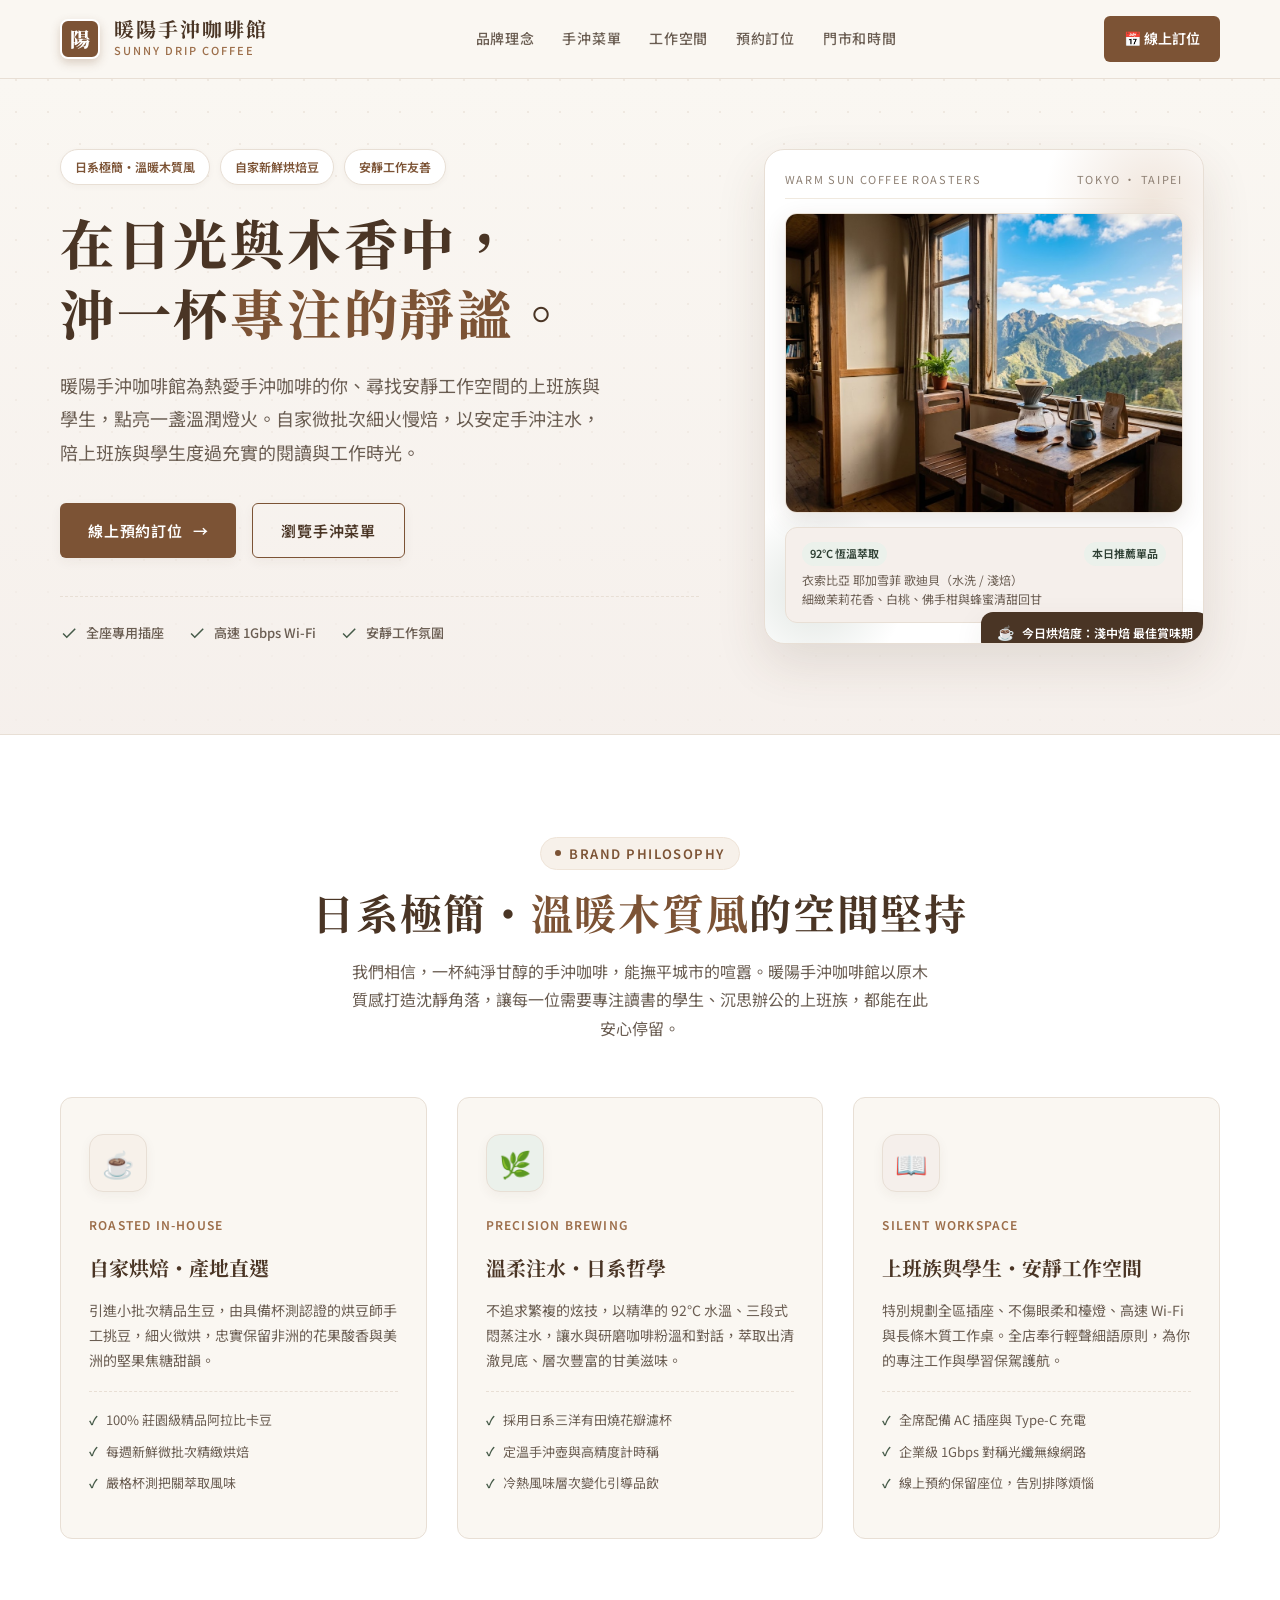
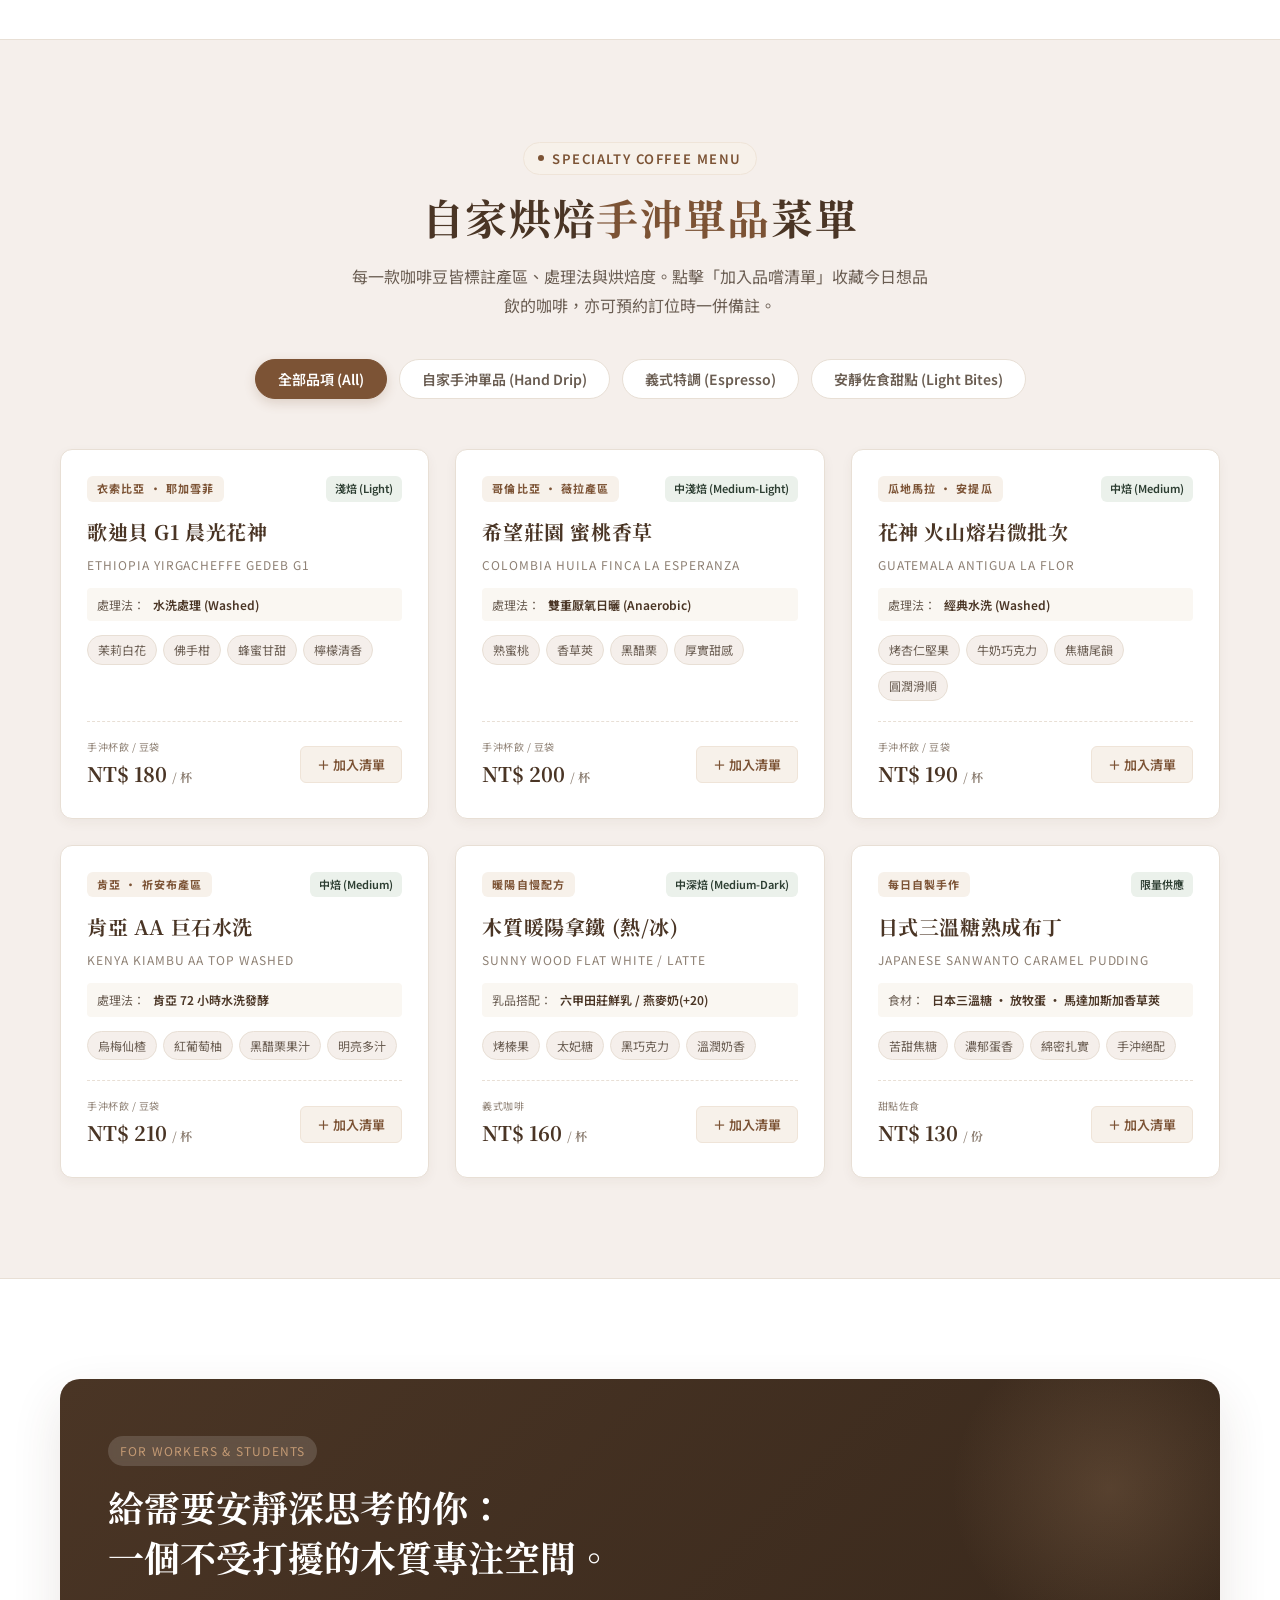
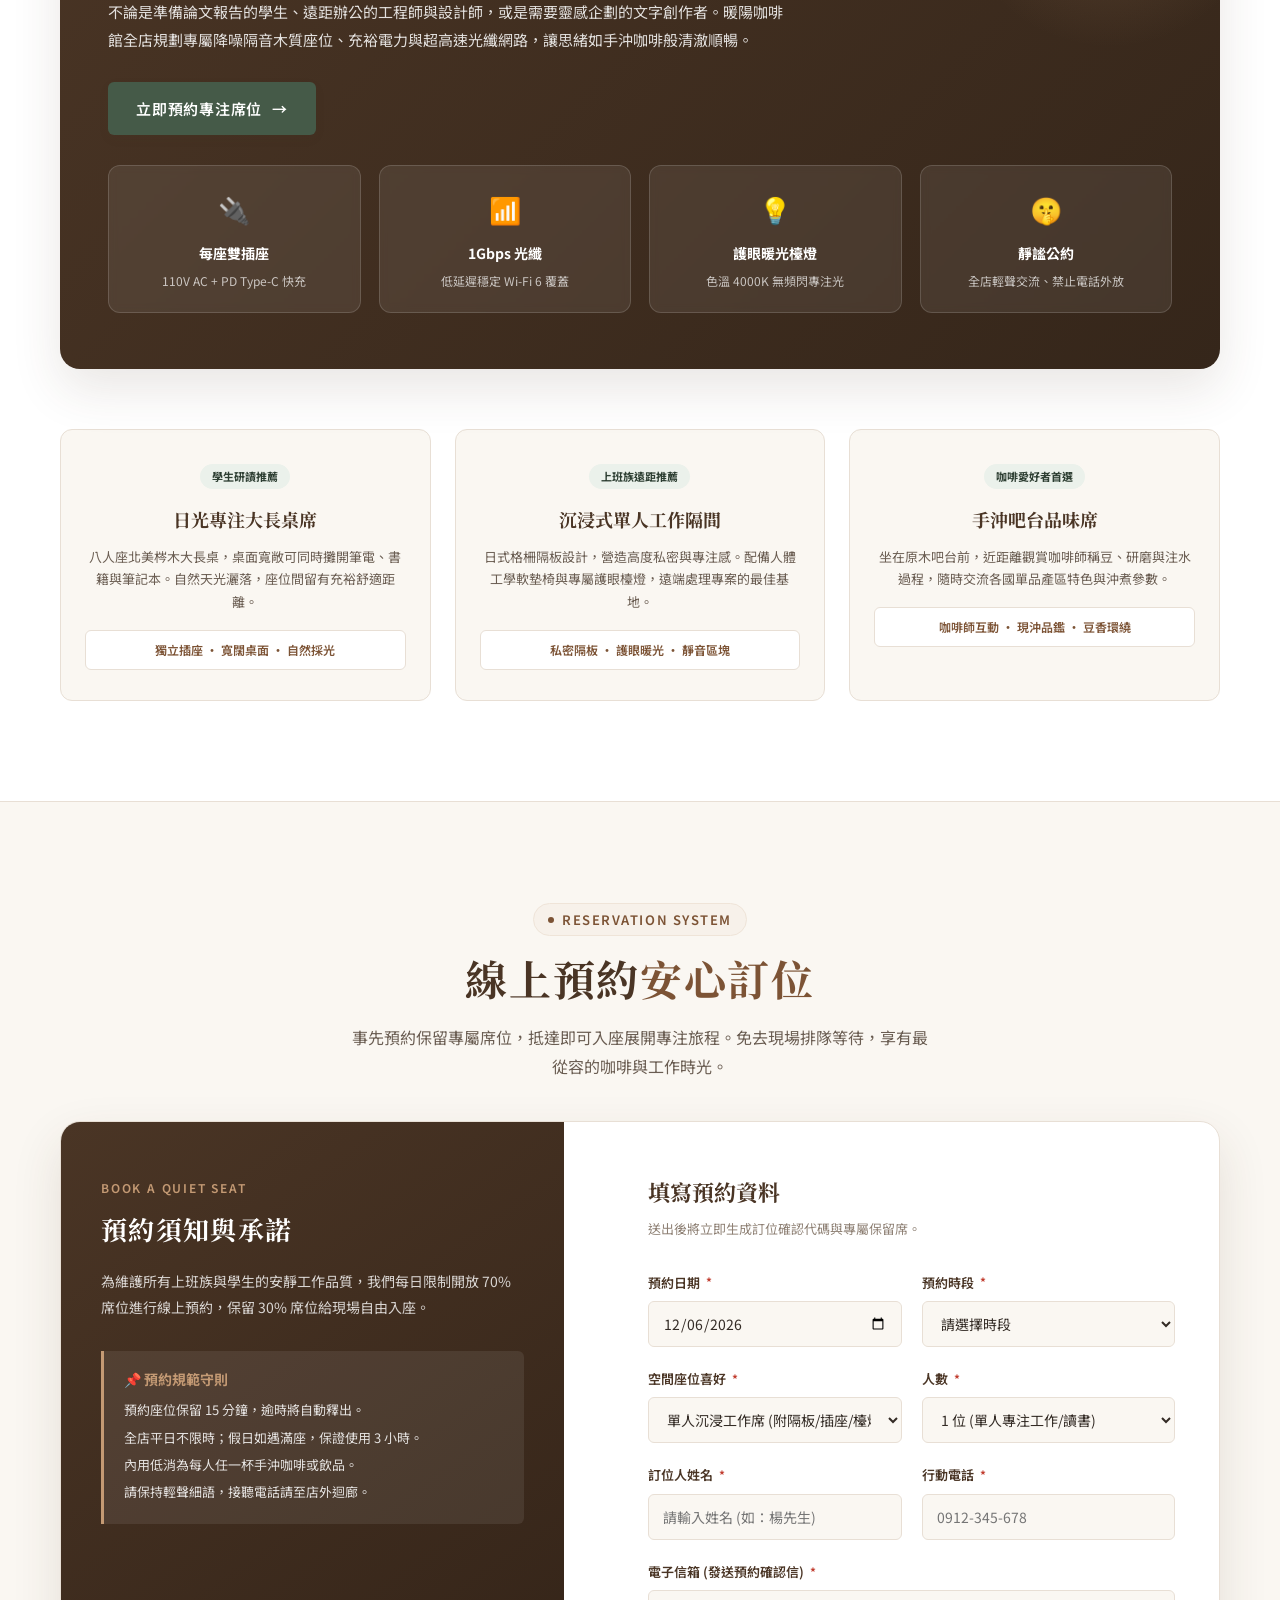
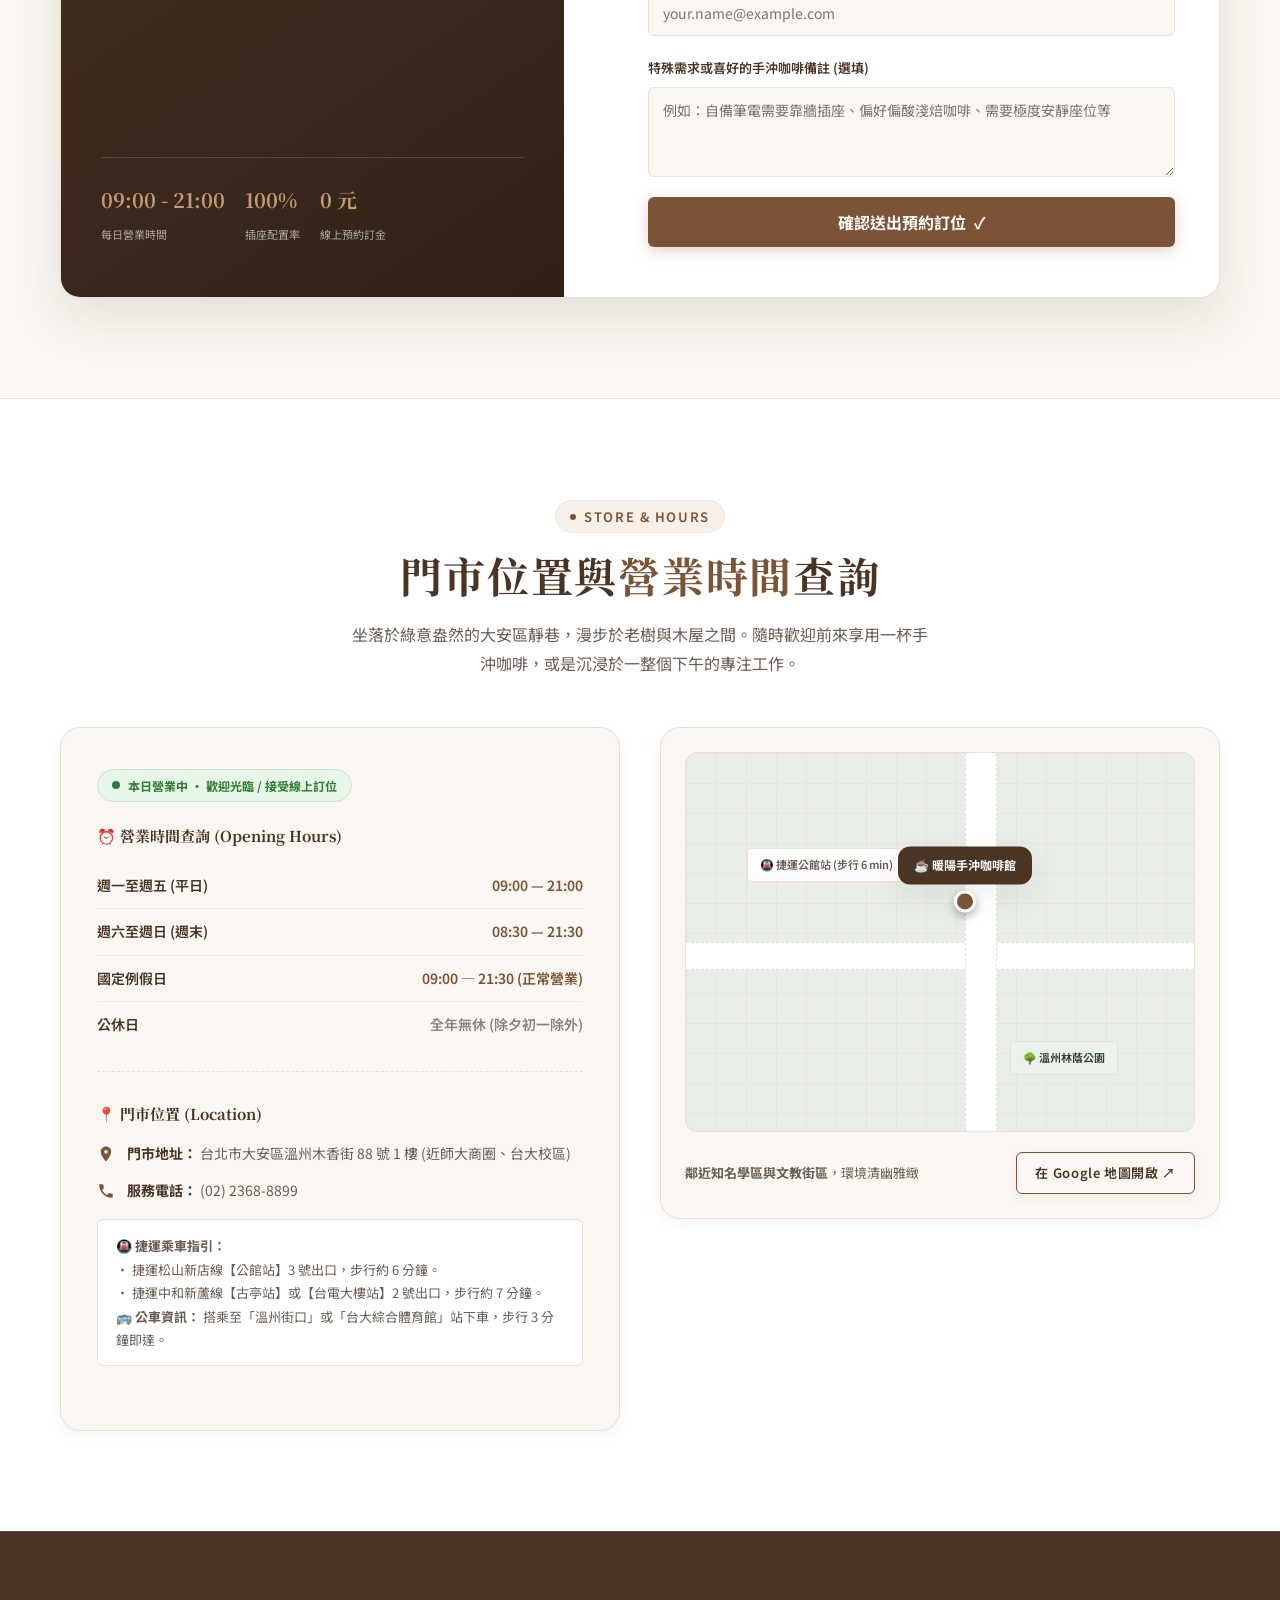
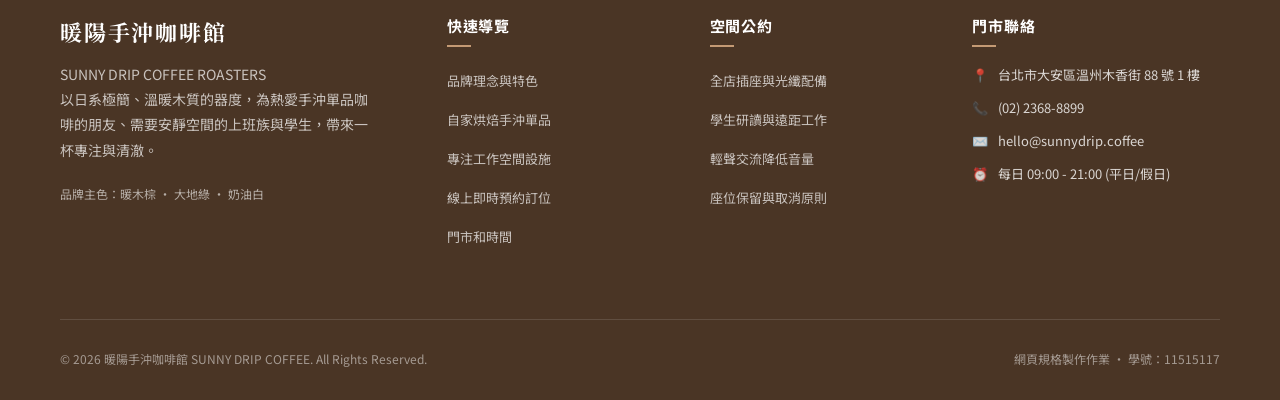
==== commit ae8dbb40: "作業" ====
--- a/onepage1/index.html
+++ b/onepage1/index.html
@@ -3,624 +3,2771 @@
 <head>
   <meta charset="UTF-8">
   <meta name="viewport" content="width=device-width, initial-scale=1.0">
-  <meta name="description" content="藍天咖啡，為手沖咖啡愛好者挑選當季精品咖啡豆，讓每一杯都清澈、明亮、值得細品。">
-  <title>藍天咖啡｜讓風味，慢慢抵達</title>
+  <meta name="description" content="暖陽手沖咖啡館｜自家烘焙手沖單品咖啡、日系極簡溫暖木質空間，專為喜愛手沖咖啡與尋找安靜工作空間的上班族與學生打造。提供線上預約訂位、咖啡菜單與門市營業時間查詢。">
+  <title>暖陽手沖咖啡館 SUNNY DRIP COFFEE｜日系極簡・手沖自焙・安靜工作空間</title>
   <link rel="preconnect" href="https://fonts.googleapis.com">
   <link rel="preconnect" href="https://fonts.gstatic.com" crossorigin>
-  <link href="https://fonts.googleapis.com/css2?family=Noto+Sans+TC:wght@400;500;600;700&family=Noto+Serif+TC:wght@500;600;700;900&family=Playfair+Display:ital,wght@0,600;0,700;1,600&display=swap" rel="stylesheet">
+  <link href="https://fonts.googleapis.com/css2?family=Noto+Sans+TC:wght@300;400;500;600;700&family=Noto+Serif+TC:wght@400;500;600;700;900&family=Zen+Maru+Gothic:wght@400;500;700&display=swap" rel="stylesheet">
   <style>
+    /* ----------------------------------------------------
+       品牌色彩與變數系統 (Brand Identity System)
+       暖木棕 (Warm Wood Brown)、大地綠 (Earth Green)、奶油白 (Cream White)
+       ---------------------------------------------------- */
     :root {
-      --navy: #062742;
-      --blue: #0c5b95;
-      --sky: #75c6e8;
-      --mist: #eaf5f7;
-      --cream: #fbfaf6;
-      --ink: #122534;
-      --muted: #607482;
-      --line: #d7e4e8;
-      --sand: #e5b66b;
-      --shadow: 0 18px 50px rgba(6, 39, 66, .13);
-    }
-
-    * { box-sizing: border-box; }
-    html { scroll-behavior: smooth; }
+      /* 奶油白主色調 (Cream White Palette) */
+      --cream-bg: #FAF7F2;
+      --cream-surface: #F5EFEB;
+      --cream-card: #FFFFFF;
+      --cream-border: #E8DFD5;
+      --cream-border-subtle: #F0E9DF;
+
+      /* 暖木棕色調 (Warm Wood Brown Palette) */
+      --wood-deep: #4A3525;
+      --wood-primary: #7C5335;
+      --wood-medium: #9C6E4A;
+      --wood-light: #C49A74;
+      --wood-soft: #EFE4D8;
+      --wood-tint: #F7F1EA;
+
+      /* 大地綠色調 (Earth Green Palette) */
+      --green-deep: #2D3E32;
+      --green-primary: #455A48;
+      --green-medium: #5B7560;
+      --green-light: #8FA693;
+      --green-soft: #EBF1EB;
+      --green-tint: #F4F7F4;
+
+      /* 文字與中性色 */
+      --text-main: #332B25;
+      --text-secondary: #6A5D52;
+      --text-muted: #8E8074;
+      --text-white: #FFFFFF;
+
+      /* 陰影與圓角 */
+      --shadow-sm: 0 4px 12px rgba(74, 53, 37, 0.05);
+      --shadow-md: 0 10px 30px rgba(74, 53, 37, 0.08);
+      --shadow-lg: 0 20px 50px rgba(74, 53, 37, 0.12);
+      --radius-sm: 6px;
+      --radius-md: 12px;
+      --radius-lg: 20px;
+      --radius-full: 9999px;
+
+      /* 轉場動畫 */
+      --transition: all 0.28s cubic-bezier(0.4, 0, 0.2, 1);
+    }
+
+    /* 基礎重設 */
+    *, *::before, *::after {
+      box-sizing: border-box;
+      margin: 0;
+      padding: 0;
+    }
+
+    html {
+      scroll-behavior: smooth;
+      font-size: 16px;
+    }
+
     body {
-      margin: 0;
-      background: var(--cream);
-      color: var(--ink);
+      background-color: var(--cream-bg);
+      color: var(--text-main);
       font-family: "Noto Sans TC", sans-serif;
+      font-weight: 400;
+      line-height: 1.8;
+      -webkit-font-smoothing: antialiased;
+      overflow-x: hidden;
+      background-image: radial-gradient(var(--cream-border) 0.75px, transparent 0.75px);
+      background-size: 32px 32px;
+      background-position: 0 0;
+    }
+
+    img {
+      max-width: 100%;
+      height: auto;
+      display: block;
+    }
+
+    a {
+      color: inherit;
+      text-decoration: none;
+      transition: var(--transition);
+    }
+
+    button, input, select, textarea {
+      font-family: inherit;
+      font-size: inherit;
+      color: inherit;
+    }
+
+    button {
+      cursor: pointer;
+      border: none;
+      background: none;
+    }
+
+    ul, ol {
+      list-style: none;
+    }
+
+    .container {
+      width: min(1160px, calc(100% - 48px));
+      margin: 0 auto;
+    }
+
+    .serif {
+      font-family: "Noto Serif TC", serif;
+    }
+
+    .maru {
+      font-family: "Zen Maru Gothic", sans-serif;
+    }
+
+    /* ----------------------------------------------------
+       共用組件 (Shared Components)
+       ---------------------------------------------------- */
+    .section-tag {
+      display: inline-flex;
+      align-items: center;
+      gap: 8px;
+      padding: 4px 14px;
+      background: var(--wood-tint);
+      border: 1px solid var(--wood-soft);
+      border-radius: var(--radius-full);
+      color: var(--wood-primary);
+      font-size: 13px;
+      font-weight: 600;
+      letter-spacing: 0.12em;
+      margin-bottom: 14px;
+      text-transform: uppercase;
+    }
+
+    .section-tag::before {
+      content: "";
+      width: 6px;
+      height: 6px;
+      border-radius: 50%;
+      background: var(--wood-primary);
+    }
+
+    .section-title {
+      font-size: clamp(28px, 3.8vw, 42px);
+      font-weight: 700;
+      line-height: 1.35;
+      color: var(--wood-deep);
+      letter-spacing: 0.04em;
+      margin-bottom: 16px;
+    }
+
+    .section-title em {
+      font-style: normal;
+      color: var(--wood-primary);
+      position: relative;
+      display: inline-block;
+    }
+
+    .section-title em::after {
+      content: "";
+      position: absolute;
+      left: 0;
+      bottom: 2px;
+      width: 100%;
+      height: 4px;
+      background: var(--wood-soft);
+      z-index: -1;
+      border-radius: 2px;
+    }
+
+    .section-desc {
+      color: var(--text-secondary);
       font-size: 16px;
-      line-height: 1.7;
-    }
-    a { color: inherit; text-decoration: none; }
-    button, input { font: inherit; }
-    button { cursor: pointer; }
-    :focus-visible { outline: 3px solid var(--sky); outline-offset: 4px; }
-
-    .wrap { width: min(1120px, calc(100% - 48px)); margin-inline: auto; }
-    .eyebrow {
-      display: flex;
-      align-items: center;
-      gap: 12px;
-      margin: 0 0 18px;
-      color: var(--blue);
+      max-width: 580px;
+      margin: 0 auto;
+      line-height: 1.8;
+    }
+
+    .text-center {
+      text-align: center;
+    }
+
+    .btn {
+      display: inline-flex;
+      align-items: center;
+      justify-content: center;
+      gap: 10px;
+      padding: 13px 28px;
+      border-radius: var(--radius-sm);
+      font-size: 15px;
+      font-weight: 600;
+      letter-spacing: 0.05em;
+      transition: var(--transition);
+      box-shadow: var(--shadow-sm);
+      position: relative;
+      overflow: hidden;
+    }
+
+    .btn:hover {
+      transform: translateY(-2px);
+      box-shadow: var(--shadow-md);
+    }
+
+    .btn-wood {
+      background: var(--wood-primary);
+      color: var(--text-white);
+    }
+
+    .btn-wood:hover {
+      background: var(--wood-deep);
+    }
+
+    .btn-green {
+      background: var(--green-primary);
+      color: var(--text-white);
+    }
+
+    .btn-green:hover {
+      background: var(--green-deep);
+    }
+
+    .btn-outline-wood {
+      background: transparent;
+      color: var(--wood-deep);
+      border: 1.5px solid var(--wood-primary);
+    }
+
+    .btn-outline-wood:hover {
+      background: var(--wood-tint);
+    }
+
+    /* ----------------------------------------------------
+       導覽列 (Header & Navigation)
+       ---------------------------------------------------- */
+    .site-header {
+      position: sticky;
+      top: 0;
+      z-index: 100;
+      background: rgba(250, 247, 242, 0.94);
+      backdrop-filter: blur(12px);
+      border-bottom: 1px solid var(--cream-border);
+      transition: var(--transition);
+    }
+
+    .header-inner {
+      display: flex;
+      align-items: center;
+      justify-content: space-between;
+      height: 78px;
+    }
+
+    .brand-logo {
+      display: flex;
+      align-items: center;
+      gap: 14px;
+    }
+
+    .brand-hanko {
+      width: 40px;
+      height: 40px;
+      background: var(--wood-primary);
+      color: #FFF;
+      border-radius: 8px;
+      display: grid;
+      place-items: center;
+      font-family: "Noto Serif TC", serif;
+      font-weight: 900;
+      font-size: 20px;
+      box-shadow: 0 4px 10px rgba(124, 83, 53, 0.25);
+      border: 2px solid #FFF;
+    }
+
+    .brand-names {
+      display: flex;
+      flex-direction: column;
+    }
+
+    .brand-title {
+      font-family: "Noto Serif TC", serif;
+      font-size: 20px;
+      font-weight: 700;
+      color: var(--wood-deep);
+      letter-spacing: 0.1em;
+      line-height: 1.2;
+    }
+
+    .brand-sub {
       font-size: 11px;
-      font-weight: 700;
-      letter-spacing: .18em;
-    }
-    .eyebrow::before { width: 28px; height: 1px; background: currentColor; content: ""; }
-    .section-title {
-      margin: 0;
-      font-family: "Noto Serif TC", serif;
-      font-size: clamp(30px, 4vw, 46px);
-      font-weight: 700;
-      letter-spacing: .045em;
-      line-height: 1.28;
-    }
-    .accent { color: var(--blue); }
-    .section-copy { margin: 18px 0 0; color: var(--muted); }
-    .button, .text-link {
+      letter-spacing: 0.18em;
+      color: var(--wood-medium);
+      font-weight: 500;
+      text-transform: uppercase;
+    }
+
+    .nav-menu {
+      display: flex;
+      align-items: center;
+      gap: 28px;
+    }
+
+    .nav-link {
+      font-size: 14px;
+      font-weight: 500;
+      color: var(--text-secondary);
+      letter-spacing: 0.05em;
+      position: relative;
+      padding: 6px 0;
+    }
+
+    .nav-link::after {
+      content: "";
+      position: absolute;
+      bottom: 0;
+      left: 0;
+      width: 0%;
+      height: 2px;
+      background: var(--wood-primary);
+      transition: var(--transition);
+      border-radius: 2px;
+    }
+
+    .nav-link:hover {
+      color: var(--wood-deep);
+    }
+
+    .nav-link:hover::after {
+      width: 100%;
+    }
+
+    .header-actions {
+      display: flex;
+      align-items: center;
+      gap: 14px;
+    }
+
+    .nav-reserve-btn {
+      padding: 10px 20px;
+      font-size: 14px;
+      background: var(--wood-primary);
+      color: #FFF;
+      border-radius: var(--radius-sm);
+      font-weight: 600;
       display: inline-flex;
       align-items: center;
+      gap: 6px;
+      transition: var(--transition);
+    }
+
+    .nav-reserve-btn:hover {
+      background: var(--wood-deep);
+    }
+
+    .menu-toggle {
+      display: none;
+      width: 40px;
+      height: 40px;
+      flex-direction: column;
       justify-content: center;
-      min-height: 50px;
-      padding: 11px 23px;
-      border: 1px solid transparent;
+      align-items: center;
+      gap: 6px;
+    }
+
+    .menu-toggle span {
+      display: block;
+      width: 22px;
+      height: 2px;
+      background: var(--wood-deep);
+      transition: var(--transition);
       border-radius: 2px;
-      font-size: 14px;
+    }
+
+    /* ----------------------------------------------------
+       Hero 主視覺區域 (日系極簡、溫暖木質風)
+       ---------------------------------------------------- */
+    .hero-section {
+      position: relative;
+      padding: 70px 0 90px;
+      overflow: hidden;
+      background: linear-gradient(180deg, rgba(250, 247, 242, 0.4) 0%, rgba(245, 239, 235, 0.9) 100%);
+      border-bottom: 1px solid var(--cream-border);
+    }
+
+    .hero-grid {
+      display: grid;
+      grid-template-columns: 1.15fr 0.85fr;
+      gap: 48px;
+      align-items: center;
+    }
+
+    .hero-badge-group {
+      display: flex;
+      flex-wrap: wrap;
+      gap: 10px;
+      margin-bottom: 22px;
+    }
+
+    .hero-pill {
+      display: inline-flex;
+      align-items: center;
+      gap: 6px;
+      padding: 6px 14px;
+      background: #FFF;
+      border: 1px solid var(--cream-border);
+      border-radius: var(--radius-full);
+      font-size: 12px;
+      color: var(--wood-primary);
       font-weight: 600;
-      letter-spacing: .03em;
-      transition: background-color .25s ease, color .25s ease, border-color .25s ease, transform .25s ease;
-    }
-    .button:hover, .text-link:hover { transform: translateY(-2px); }
-    .button-primary { background: var(--sand); color: var(--navy); }
-    .button-primary:hover { background: #f0ca84; }
-    .button-outline { border-color: rgba(255,255,255,.8); color: #fff; }
-    .button-outline:hover { background: #fff; color: var(--navy); }
-
-    /* Header */
-    .site-header {
+      box-shadow: 0 2px 6px rgba(74, 53, 37, 0.04);
+    }
+
+    .hero-title {
+      font-size: clamp(34px, 4.6vw, 54px);
+      line-height: 1.3;
+      font-weight: 800;
+      color: var(--wood-deep);
+      letter-spacing: 0.05em;
+      margin-bottom: 22px;
+    }
+
+    .hero-title .highlight {
+      color: var(--wood-primary);
+      position: relative;
+      display: inline-block;
+    }
+
+    .hero-subtitle {
+      font-size: clamp(16px, 1.8vw, 18px);
+      line-height: 1.85;
+      color: var(--text-secondary);
+      margin-bottom: 34px;
+      max-width: 540px;
+    }
+
+    .hero-cta-group {
+      display: flex;
+      flex-wrap: wrap;
+      gap: 16px;
+      margin-bottom: 38px;
+    }
+
+    .hero-features-bar {
+      display: flex;
+      align-items: center;
+      gap: 24px;
+      padding-top: 24px;
+      border-top: 1px dashed var(--cream-border);
+    }
+
+    .hero-feature-item {
+      display: flex;
+      align-items: center;
+      gap: 8px;
+      font-size: 13px;
+      color: var(--text-secondary);
+      font-weight: 500;
+    }
+
+    .hero-feature-item svg {
+      width: 18px;
+      height: 18px;
+      fill: var(--green-primary);
+    }
+
+    /* Hero 右側圖片卡片 (規格：寬400px，高300px，使用既有圖片) */
+    .hero-artwork {
+      position: relative;
+      display: grid;
+      place-items: center;
+    }
+
+    .wood-card-frame {
+      width: 100%;
+      max-width: 440px;
+      background: #FFF;
+      border-radius: var(--radius-lg);
+      border: 1px solid var(--cream-border);
+      box-shadow: var(--shadow-lg);
+      padding: 20px;
+      position: relative;
+      display: flex;
+      flex-direction: column;
+      gap: 14px;
+      overflow: hidden;
+    }
+
+    .wood-card-frame::before {
+      content: "";
       position: absolute;
-      z-index: 10;
-      top: 0;
-      left: 0;
+      top: -60px;
+      right: -60px;
+      width: 220px;
+      height: 220px;
+      background: radial-gradient(circle, rgba(196, 154, 116, 0.25) 0%, transparent 70%);
+      border-radius: 50%;
+      pointer-events: none;
+    }
+
+    .wood-card-frame::after {
+      content: "";
+      position: absolute;
+      bottom: -40px;
+      left: -40px;
+      width: 180px;
+      height: 180px;
+      background: radial-gradient(circle, rgba(91, 117, 96, 0.18) 0%, transparent 70%);
+      border-radius: 50%;
+      pointer-events: none;
+    }
+
+    .art-top-tag {
+      display: flex;
+      justify-content: space-between;
+      align-items: center;
+      font-size: 11px;
+      letter-spacing: 0.15em;
+      color: var(--text-muted);
+      border-bottom: 1px solid var(--cream-border-subtle);
+      padding-bottom: 8px;
+      position: relative;
+      z-index: 2;
+    }
+
+    .hero-photo-wrap {
+      position: relative;
+      z-index: 2;
       width: 100%;
-      border-bottom: 1px solid rgba(255,255,255,.27);
-    }
-    .navbar {
-      display: flex;
-      align-items: center;
-      justify-content: space-between;
-      min-height: 78px;
-      gap: 24px;
-    }
-    .brand { display: inline-flex; align-items: center; gap: 10px; color: #fff; }
-    .brand-mark {
-      display: grid;
-      width: 29px;
-      height: 29px;
-      place-items: center;
-      border: 1px solid var(--sky);
-      border-radius: 50%;
-      color: var(--sky);
-      font-family: "Playfair Display", serif;
-      font-size: 17px;
-      line-height: 1;
-    }
-    .brand-copy { display: grid; line-height: 1.1; }
-    .brand-copy strong { font-size: 14px; font-weight: 600; letter-spacing: .08em; }
-    .brand-copy small { margin-top: 4px; color: var(--sky); font-size: 8px; letter-spacing: .15em; }
-    .nav-links { display: flex; align-items: center; gap: 25px; }
-    .nav-links a { position: relative; color: rgba(255,255,255,.92); font-size: 13px; font-weight: 500; white-space: nowrap; }
-    .nav-links a:not(.nav-cta)::after {
-      position: absolute;
-      right: 0;
-      bottom: -7px;
-      width: 0;
-      height: 1px;
-      background: var(--sky);
-      content: "";
-      transition: width .25s ease;
-    }
-    .nav-links a:not(.nav-cta):hover::after { right: auto; left: 0; width: 100%; }
-    .nav-links .nav-cta { padding: 7px 12px; border: 1px solid rgba(255,255,255,.78); }
-    .nav-links .nav-cta:hover { background: #fff; color: var(--navy); }
-    .menu-toggle { display: none; padding: 4px; border: 0; background: transparent; color: #fff; font-size: 24px; line-height: 1; }
-
-    /* Hero */
-    .hero {
-      position: relative;
-      display: flex;
-      min-height: 704px;
+      max-width: 400px;
+      height: 300px;
+      margin: 0 auto;
+      border-radius: var(--radius-md);
       overflow: hidden;
-      align-items: stretch;
-      background:
-        radial-gradient(circle at 85% 26%, rgba(117,198,232,.35) 0, rgba(117,198,232,.08) 18%, transparent 43%),
-        linear-gradient(135deg, #062742 0%, #062742 58%, #0a4168 100%);
-      color: #fff;
-    }
-    .hero::after {
-      position: absolute;
-      z-index: 0;
-      right: -18vw;
-      bottom: -22vw;
-      width: 50vw;
-      height: 50vw;
-      border: 1px solid rgba(117,198,232,.13);
-      border-radius: 50%;
-      content: "";
-    }
-    .hero-grid {
-      position: relative;
-      z-index: 1;
-      display: grid;
-      grid-template-columns: 1.02fr .98fr;
-      gap: 45px;
-      align-items: center;
-      padding-top: 122px;
-      padding-bottom: 72px;
-    }
-    .hero-content { max-width: 560px; }
-    .hero .eyebrow { color: var(--sky); }
-    .hero-title {
-      max-width: 540px;
-      margin: 0;
-      font-family: "Noto Serif TC", serif;
-      font-size: clamp(42px, 5.5vw, 68px);
-      font-weight: 700;
-      letter-spacing: .04em;
-      line-height: 1.22;
-    }
-    .hero-title .sky-word { color: var(--sky); }
-    .hero-lede { max-width: 490px; margin: 25px 0 0; color: rgba(255,255,255,.76); }
-    .hero-actions { display: flex; flex-wrap: wrap; gap: 12px; margin-top: 32px; }
-    .hero-meta { margin: 27px 0 0; color: var(--sky); font-size: 10px; font-weight: 700; letter-spacing: .18em; }
-    .scroll-note { display: flex; align-items: center; gap: 10px; margin: 53px 0 0; color: rgba(255,255,255,.55); font-size: 9px; letter-spacing: .18em; }
-    .scroll-note::before { width: 38px; height: 1px; background: rgba(255,255,255,.45); content: ""; }
-
-    /* Hero 右欄：使用既有圖片 (寬 400px，高 300px) */
-    .hero-art {
-      position: relative;
-      width: min(100%, 400px);
-      height: 300px;
-      margin-left: auto;
-      border-radius: 4px;
-      box-shadow: 24px 24px 0 rgba(117,198,232,.13), var(--shadow);
-    }
+      box-shadow: 0 8px 24px rgba(74, 53, 37, 0.12);
+      border: 1px solid var(--cream-border);
+      background: var(--cream-surface);
+    }
+
     .hero-photo {
       width: 400px;
       height: 300px;
       max-width: 100%;
       object-fit: cover;
       display: block;
+      transition: transform 0.4s ease;
+    }
+
+    .hero-photo:hover {
+      transform: scale(1.03);
+    }
+
+    .art-bottom-desc {
+      position: relative;
+      z-index: 2;
+      background: var(--cream-surface);
+      padding: 14px 16px;
+      border-radius: var(--radius-md);
+      border: 1px solid var(--cream-border);
+    }
+
+    .art-bottom-title {
+      font-size: 14px;
+      font-weight: 700;
+      color: var(--wood-deep);
+      margin-bottom: 4px;
+      display: flex;
+      align-items: center;
+      justify-content: space-between;
+    }
+
+    .art-bottom-title span {
+      font-size: 11px;
+      padding: 2px 8px;
+      background: var(--green-soft);
+      color: var(--green-deep);
+      border-radius: var(--radius-full);
+      font-weight: 600;
+    }
+
+    .art-bottom-p {
+      font-size: 12px;
+      color: var(--text-secondary);
+      line-height: 1.6;
+    }
+
+    .floating-note {
+      position: absolute;
+      bottom: -10px;
+      right: -6px;
+      background: var(--wood-deep);
+      color: #FFF;
+      padding: 8px 16px;
+      border-radius: var(--radius-md);
+      font-size: 12px;
+      font-weight: 600;
+      box-shadow: var(--shadow-md);
+      display: flex;
+      align-items: center;
+      gap: 8px;
+      z-index: 5;
+    }
+
+    .floating-note::before {
+      content: "☕";
+      font-size: 14px;
+    }
+
+    /* ----------------------------------------------------
+       品牌特色與理念 (Brand Philosophy & Audience)
+       ---------------------------------------------------- */
+    .about-section {
+      padding: 100px 0;
+      background: #FFF;
+    }
+
+    .about-grid {
+      display: grid;
+      grid-template-columns: repeat(3, 1fr);
+      gap: 30px;
+      margin-top: 54px;
+    }
+
+    .about-card {
+      background: var(--cream-bg);
+      border: 1px solid var(--cream-border);
+      border-radius: var(--radius-md);
+      padding: 36px 28px;
+      transition: var(--transition);
+      position: relative;
+    }
+
+    .about-card:hover {
+      transform: translateY(-5px);
+      box-shadow: var(--shadow-md);
+      border-color: var(--wood-light);
+    }
+
+    .about-icon {
+      width: 58px;
+      height: 58px;
+      border-radius: 14px;
+      display: grid;
+      place-items: center;
+      margin-bottom: 22px;
+      font-size: 26px;
+      background: #FFF;
+      border: 1px solid var(--cream-border);
+      box-shadow: var(--shadow-sm);
+    }
+
+    .about-card:nth-child(1) .about-icon {
+      color: var(--wood-primary);
+      background: var(--wood-tint);
+    }
+
+    .about-card:nth-child(2) .about-icon {
+      color: var(--green-primary);
+      background: var(--green-soft);
+    }
+
+    .about-card:nth-child(3) .about-icon {
+      color: var(--wood-deep);
+      background: var(--cream-surface);
+    }
+
+    .about-card-title {
+      font-size: 20px;
+      font-weight: 700;
+      color: var(--wood-deep);
+      margin-bottom: 12px;
+    }
+
+    .about-card-sub {
+      font-size: 12px;
+      letter-spacing: 0.1em;
+      color: var(--wood-medium);
+      margin-bottom: 14px;
+      display: block;
+      font-weight: 600;
+    }
+
+    .about-card-desc {
+      font-size: 14px;
+      color: var(--text-secondary);
+      line-height: 1.8;
+      margin-bottom: 18px;
+    }
+
+    .about-card-list {
+      border-top: 1px dashed var(--cream-border);
+      padding-top: 16px;
+    }
+
+    .about-card-list li {
+      display: flex;
+      align-items: center;
+      gap: 8px;
+      font-size: 13px;
+      color: var(--text-secondary);
+      margin-bottom: 8px;
+    }
+
+    .about-card-list li::before {
+      content: "✓";
+      color: var(--green-primary);
+      font-weight: 700;
+      font-size: 12px;
+    }
+
+    /* ----------------------------------------------------
+       咖啡菜單展示 (Coffee Menu Showcase)
+       ---------------------------------------------------- */
+    .menu-section {
+      padding: 100px 0;
+      background: var(--cream-surface);
+      border-top: 1px solid var(--cream-border);
+      border-bottom: 1px solid var(--cream-border);
+    }
+
+    .menu-filter-bar {
+      display: flex;
+      justify-content: center;
+      gap: 12px;
+      flex-wrap: wrap;
+      margin: 40px 0 50px;
+    }
+
+    .filter-btn {
+      padding: 9px 22px;
+      background: #FFF;
+      border: 1px solid var(--cream-border);
+      border-radius: var(--radius-full);
+      font-size: 14px;
+      font-weight: 600;
+      color: var(--text-secondary);
+      transition: var(--transition);
+    }
+
+    .filter-btn:hover {
+      border-color: var(--wood-primary);
+      color: var(--wood-primary);
+    }
+
+    .filter-btn.active {
+      background: var(--wood-primary);
+      color: #FFF;
+      border-color: var(--wood-primary);
+      box-shadow: 0 4px 12px rgba(124, 83, 53, 0.2);
+    }
+
+    .menu-grid {
+      display: grid;
+      grid-template-columns: repeat(3, 1fr);
+      gap: 26px;
+    }
+
+    .menu-card {
+      background: #FFF;
+      border: 1px solid var(--cream-border);
+      border-radius: var(--radius-md);
+      padding: 26px;
+      display: flex;
+      flex-direction: column;
+      justify-content: space-between;
+      transition: var(--transition);
+      box-shadow: var(--shadow-sm);
+      position: relative;
+    }
+
+    .menu-card:hover {
+      transform: translateY(-4px);
+      box-shadow: var(--shadow-md);
+      border-color: var(--wood-light);
+    }
+
+    .menu-header {
+      display: flex;
+      justify-content: space-between;
+      align-items: flex-start;
+      margin-bottom: 12px;
+    }
+
+    .menu-origin-tag {
+      font-size: 11px;
+      font-weight: 700;
+      letter-spacing: 0.1em;
+      color: var(--wood-primary);
+      background: var(--wood-tint);
+      padding: 3px 10px;
+      border-radius: var(--radius-sm);
+    }
+
+    .menu-roast-badge {
+      font-size: 11px;
+      font-weight: 600;
+      color: var(--green-deep);
+      background: var(--green-soft);
+      padding: 3px 9px;
+      border-radius: var(--radius-sm);
+    }
+
+    .menu-name {
+      font-size: 20px;
+      font-weight: 700;
+      color: var(--wood-deep);
+      margin-bottom: 4px;
+      letter-spacing: 0.03em;
+    }
+
+    .menu-en-name {
+      font-size: 12px;
+      color: var(--text-muted);
+      letter-spacing: 0.08em;
+      margin-bottom: 12px;
+      text-transform: uppercase;
+    }
+
+    .menu-process {
+      display: flex;
+      align-items: center;
+      gap: 8px;
+      font-size: 12px;
+      color: var(--text-secondary);
+      margin-bottom: 14px;
+      background: var(--cream-bg);
+      padding: 6px 10px;
       border-radius: 4px;
     }
-    .art-label {
+
+    .menu-process span {
+      font-weight: 600;
+      color: var(--wood-deep);
+    }
+
+    .flavor-pills {
+      display: flex;
+      flex-wrap: wrap;
+      gap: 6px;
+      margin-bottom: 20px;
+    }
+
+    .flavor-pill {
+      font-size: 12px;
+      background: var(--cream-surface);
+      color: var(--text-secondary);
+      padding: 3px 10px;
+      border-radius: var(--radius-full);
+      border: 1px solid var(--cream-border);
+    }
+
+    .menu-footer {
+      display: flex;
+      align-items: center;
+      justify-content: space-between;
+      border-top: 1px dashed var(--cream-border);
+      padding-top: 16px;
+      margin-top: auto;
+    }
+
+    .menu-price {
+      display: flex;
+      flex-direction: column;
+    }
+
+    .price-label {
+      font-size: 10px;
+      color: var(--text-muted);
+      letter-spacing: 0.05em;
+    }
+
+    .price-value {
+      font-size: 20px;
+      font-weight: 700;
+      color: var(--wood-deep);
+      font-family: "Noto Serif TC", serif;
+    }
+
+    .menu-add-btn {
+      padding: 8px 16px;
+      font-size: 13px;
+      font-weight: 600;
+      background: var(--wood-tint);
+      color: var(--wood-primary);
+      border: 1px solid var(--wood-soft);
+      border-radius: var(--radius-sm);
+      transition: var(--transition);
+      display: inline-flex;
+      align-items: center;
+      gap: 4px;
+    }
+
+    .menu-add-btn:hover {
+      background: var(--wood-primary);
+      color: #FFF;
+      border-color: var(--wood-primary);
+    }
+
+    /* ----------------------------------------------------
+       工作空間設施特色 (Workspace Experience)
+       ---------------------------------------------------- */
+    .workspace-section {
+      padding: 100px 0;
+      background: #FFF;
+    }
+
+    .workspace-banner {
+      background: linear-gradient(135deg, var(--wood-deep) 0%, #35261A 100%);
+      border-radius: var(--radius-lg);
+      color: #FFF;
+      padding: 56px 48px;
+      position: relative;
+      overflow: hidden;
+      box-shadow: var(--shadow-lg);
+      margin-bottom: 60px;
+    }
+
+    .workspace-banner::after {
+      content: "";
       position: absolute;
-      z-index: 3;
-      right: -11px;
-      top: 42%;
-      display: grid;
-      gap: 2px;
-      padding: 10px 11px;
-      border-left: 2px solid var(--sand);
-      background: rgba(6,39,66,.86);
-      color: #fff;
-      border-radius: 0 2px 2px 0;
-    }
-    .art-label strong { font-family: "Playfair Display", serif; font-size: 22px; line-height: 1; }
-    .art-label span { color: var(--sky); font-size: 9px; letter-spacing: .09em; }
-    .art-label small { color: rgba(255,255,255,.72); font-size: 9px; }
-
-    /* 品牌理念 */
-    .story { padding: 115px 0 120px; background: #fff; }
-    .story-grid { display: grid; grid-template-columns: .9fr 1.1fr; gap: clamp(45px, 9vw, 105px); align-items: center; }
-    .story-visual { position: relative; min-height: 400px; }
-    .story-seal {
-      display: grid;
+      top: -50px;
+      right: -50px;
       width: 320px;
       height: 320px;
-      place-content: center;
-      margin: 0 auto;
-      border: 1px solid var(--sky);
+      background: radial-gradient(circle, rgba(196, 154, 116, 0.2) 0%, transparent 70%);
       border-radius: 50%;
-      background: radial-gradient(circle, #fff 0 55%, #eaf5f7 56% 60%, #fff 61%);
-      color: var(--navy);
+    }
+
+    .workspace-banner-content {
+      position: relative;
+      z-index: 2;
+      max-width: 680px;
+    }
+
+    .workspace-tag {
+      display: inline-flex;
+      align-items: center;
+      gap: 6px;
+      padding: 4px 12px;
+      background: rgba(255, 255, 255, 0.15);
+      backdrop-filter: blur(4px);
+      border-radius: var(--radius-full);
+      font-size: 12px;
+      color: var(--wood-light);
+      margin-bottom: 16px;
+      letter-spacing: 0.1em;
+    }
+
+    .workspace-banner-title {
+      font-size: clamp(26px, 3.2vw, 36px);
+      font-weight: 700;
+      line-height: 1.4;
+      margin-bottom: 16px;
+      color: #FFF;
+    }
+
+    .workspace-banner-desc {
+      font-size: 15px;
+      line-height: 1.85;
+      color: rgba(255, 255, 255, 0.85);
+      margin-bottom: 28px;
+    }
+
+    .workspace-perks-grid {
+      display: grid;
+      grid-template-columns: repeat(4, 1fr);
+      gap: 18px;
+      margin-top: 30px;
+    }
+
+    .perk-box {
+      background: rgba(255, 255, 255, 0.08);
+      border: 1px solid rgba(255, 255, 255, 0.15);
+      border-radius: var(--radius-md);
+      padding: 20px;
       text-align: center;
-    }
-    .story-seal::before { display: block; margin-bottom: 14px; color: var(--blue); content: "B"; font-family: "Playfair Display", serif; font-size: 73px; line-height: 1; }
-    .story-seal strong { font-family: "Noto Serif TC", serif; font-size: 18px; letter-spacing: .09em; }
-    .story-seal span { margin-top: 10px; color: var(--blue); font-size: 9px; font-weight: 700; letter-spacing: .15em; }
-    .note-card { position: absolute; right: 0; bottom: 0; width: min(225px, 57%); padding: 25px; background: var(--navy); color: #fff; box-shadow: var(--shadow); }
-    .note-card p:first-child { margin: 0; color: var(--sky); font-size: 10px; font-weight: 700; letter-spacing: .16em; }
-    .note-card p:last-child { margin: 12px 0 0; font-family: "Noto Serif TC", serif; font-size: 16px; line-height: 1.65; }
-    .story-content p { margin: 19px 0 0; color: var(--muted); }
-    .story-content p + p { margin-top: 15px; }
-    .underlined-link { display: inline-flex; margin-top: 27px; padding-bottom: 5px; border-bottom: 1px solid var(--blue); color: var(--blue); font-size: 14px; font-weight: 600; transition: gap .2s ease; }
-    .underlined-link:hover { gap: 8px; }
-
-    /* 本季選豆 */
-    .coffee { padding: 112px 0 120px; background: var(--mist); }
-    .coffee-heading { display: flex; align-items: end; justify-content: space-between; gap: 32px; margin-bottom: 43px; }
-    .coffee-heading .section-copy { max-width: 365px; }
-    .coffee-grid { display: grid; grid-template-columns: repeat(3, 1fr); gap: 19px; }
-    .coffee-card {
+      backdrop-filter: blur(4px);
+    }
+
+    .perk-icon {
+      font-size: 26px;
+      margin-bottom: 8px;
+    }
+
+    .perk-title {
+      font-size: 14px;
+      font-weight: 700;
+      color: #FFF;
+      margin-bottom: 4px;
+    }
+
+    .perk-sub {
+      font-size: 12px;
+      color: rgba(255, 255, 255, 0.7);
+    }
+
+    .zones-grid {
+      display: grid;
+      grid-template-columns: repeat(3, 1fr);
+      gap: 24px;
+    }
+
+    .zone-card {
+      background: var(--cream-bg);
+      border: 1px solid var(--cream-border);
+      border-radius: var(--radius-md);
+      padding: 30px 24px;
+      text-align: center;
+      transition: var(--transition);
+    }
+
+    .zone-card:hover {
+      transform: translateY(-4px);
+      border-color: var(--wood-primary);
+      box-shadow: var(--shadow-md);
+    }
+
+    .zone-pill {
+      display: inline-block;
+      font-size: 11px;
+      font-weight: 700;
+      color: var(--green-deep);
+      background: var(--green-soft);
+      padding: 3px 12px;
+      border-radius: var(--radius-full);
+      margin-bottom: 14px;
+    }
+
+    .zone-title {
+      font-size: 18px;
+      font-weight: 700;
+      color: var(--wood-deep);
+      margin-bottom: 10px;
+    }
+
+    .zone-desc {
+      font-size: 13px;
+      color: var(--text-secondary);
+      line-height: 1.75;
+      margin-bottom: 16px;
+    }
+
+    .zone-meta {
+      font-size: 12px;
+      color: var(--wood-primary);
+      font-weight: 600;
+      background: #FFF;
+      padding: 8px;
+      border-radius: var(--radius-sm);
+      border: 1px solid var(--cream-border);
+    }
+
+    /* ----------------------------------------------------
+       線上預約訂位系統 (Online Reservation System)
+       ---------------------------------------------------- */
+    .booking-section {
+      padding: 100px 0;
+      background: var(--cream-bg);
+      border-top: 1px solid var(--cream-border);
+    }
+
+    .booking-wrapper {
+      display: grid;
+      grid-template-columns: 0.9fr 1.1fr;
+      gap: 40px;
+      background: #FFF;
+      border: 1px solid var(--cream-border);
+      border-radius: var(--radius-lg);
+      box-shadow: var(--shadow-lg);
+      overflow: hidden;
+    }
+
+    .booking-info-pane {
+      background: linear-gradient(145deg, var(--wood-deep) 0%, #302116 100%);
+      color: #FFF;
+      padding: 50px 40px;
+      display: flex;
+      flex-direction: column;
+      justify-content: space-between;
+    }
+
+    .booking-info-pane h3 {
+      font-size: 26px;
+      font-weight: 700;
+      margin-bottom: 16px;
+      letter-spacing: 0.05em;
+    }
+
+    .booking-info-pane p {
+      color: rgba(255, 255, 255, 0.8);
+      font-size: 14px;
+      line-height: 1.85;
+      margin-bottom: 30px;
+    }
+
+    .booking-rule-box {
+      background: rgba(255, 255, 255, 0.08);
+      border-left: 3px solid var(--wood-light);
+      padding: 16px 20px;
+      border-radius: 0 var(--radius-sm) var(--radius-sm) 0;
+      margin-bottom: 30px;
+    }
+
+    .booking-rule-box h4 {
+      font-size: 14px;
+      color: var(--wood-light);
+      margin-bottom: 6px;
+      font-weight: 700;
+    }
+
+    .booking-rule-box ul {
+      font-size: 13px;
+      color: rgba(255, 255, 255, 0.85);
+      line-height: 1.8;
+    }
+
+    .booking-rule-box li {
+      margin-bottom: 4px;
+    }
+
+    .booking-stat-row {
+      display: flex;
+      gap: 20px;
+      border-top: 1px solid rgba(255, 255, 255, 0.15);
+      padding-top: 24px;
+    }
+
+    .stat-mini-item span {
+      display: block;
+      font-size: 20px;
+      font-weight: 700;
+      color: var(--wood-light);
+      font-family: "Noto Serif TC", serif;
+    }
+
+    .stat-mini-item small {
+      font-size: 11px;
+      color: rgba(255, 255, 255, 0.6);
+    }
+
+    .booking-form-pane {
+      padding: 50px 44px;
+    }
+
+    .booking-form-title {
+      font-size: 22px;
+      font-weight: 700;
+      color: var(--wood-deep);
+      margin-bottom: 6px;
+    }
+
+    .booking-form-sub {
+      font-size: 13px;
+      color: var(--text-muted);
+      margin-bottom: 30px;
+    }
+
+    .form-grid {
+      display: grid;
+      grid-template-columns: 1fr 1fr;
+      gap: 20px;
+      margin-bottom: 20px;
+    }
+
+    .form-group {
+      display: flex;
+      flex-direction: column;
+      gap: 7px;
+    }
+
+    .form-group.full-width {
+      grid-column: span 2;
+    }
+
+    .form-label {
+      font-size: 13px;
+      font-weight: 600;
+      color: var(--wood-deep);
+      display: flex;
+      align-items: center;
+      gap: 6px;
+    }
+
+    .form-label .required {
+      color: #C0392B;
+      font-size: 12px;
+    }
+
+    .form-control {
+      width: 100%;
+      height: 46px;
+      padding: 0 14px;
+      background: var(--cream-bg);
+      border: 1px solid var(--cream-border);
+      border-radius: var(--radius-sm);
+      font-size: 14px;
+      color: var(--text-main);
+      outline: none;
+      transition: var(--transition);
+    }
+
+    .form-control:focus {
+      border-color: var(--wood-primary);
+      background: #FFF;
+      box-shadow: 0 0 0 3px rgba(124, 83, 53, 0.15);
+    }
+
+    textarea.form-control {
+      height: 90px;
+      padding: 12px 14px;
+      resize: vertical;
+    }
+
+    .submit-reserve-btn {
+      width: 100%;
+      height: 50px;
+      background: var(--wood-primary);
+      color: #FFF;
+      font-size: 16px;
+      font-weight: 700;
+      border-radius: var(--radius-sm);
+      margin-top: 10px;
+      display: flex;
+      align-items: center;
+      justify-content: center;
+      gap: 8px;
+      transition: var(--transition);
+      box-shadow: 0 4px 14px rgba(124, 83, 53, 0.25);
+    }
+
+    .submit-reserve-btn:hover {
+      background: var(--wood-deep);
+      transform: translateY(-2px);
+    }
+
+    /* ----------------------------------------------------
+       門市位置與營業時間查詢 (Store Location & Hours)
+       ---------------------------------------------------- */
+    .store-section {
+      padding: 100px 0;
+      background: #FFF;
+      border-top: 1px solid var(--cream-border);
+    }
+
+    .store-grid {
+      display: grid;
+      grid-template-columns: 1fr 1fr;
+      gap: 40px;
+      margin-top: 50px;
+      align-items: start;
+    }
+
+    .store-card {
+      background: var(--cream-bg);
+      border: 1px solid var(--cream-border);
+      border-radius: var(--radius-lg);
+      padding: 40px 36px;
+      box-shadow: var(--shadow-sm);
+    }
+
+    .store-status-badge {
+      display: inline-flex;
+      align-items: center;
+      gap: 8px;
+      padding: 5px 14px;
+      background: #E8F5E9;
+      color: #2E7D32;
+      border-radius: var(--radius-full);
+      font-size: 12px;
+      font-weight: 700;
+      margin-bottom: 20px;
+      border: 1px solid #C8E6C9;
+    }
+
+    .status-dot {
+      width: 8px;
+      height: 8px;
+      background: #2E7D32;
+      border-radius: 50%;
+      animation: pulse 2s infinite;
+    }
+
+    @keyframes pulse {
+      0% { transform: scale(0.95); box-shadow: 0 0 0 0 rgba(46, 125, 50, 0.7); }
+      70% { transform: scale(1); box-shadow: 0 0 0 8px rgba(46, 125, 50, 0); }
+      100% { transform: scale(0.95); box-shadow: 0 0 0 0 rgba(46, 125, 50, 0); }
+    }
+
+    .store-hours-block {
+      margin-bottom: 28px;
+      border-bottom: 1px dashed var(--cream-border);
+      padding-bottom: 24px;
+    }
+
+    .store-subtitle {
+      font-size: 15px;
+      font-weight: 700;
+      color: var(--wood-deep);
+      margin-bottom: 14px;
+      display: flex;
+      align-items: center;
+      gap: 8px;
+    }
+
+    .hours-table {
+      width: 100%;
+      border-collapse: collapse;
+      font-size: 14px;
+    }
+
+    .hours-table tr {
+      border-bottom: 1px solid var(--cream-border-subtle);
+    }
+
+    .hours-table tr:last-child {
+      border-bottom: none;
+    }
+
+    .hours-table td {
+      padding: 10px 0;
+      color: var(--text-secondary);
+    }
+
+    .hours-table td.day {
+      font-weight: 600;
+      color: var(--wood-deep);
+      width: 45%;
+    }
+
+    .hours-table td.time {
+      text-align: right;
+      color: var(--wood-primary);
+      font-weight: 600;
+    }
+
+    .store-location-block {
+      margin-bottom: 24px;
+    }
+
+    .location-info-row {
+      display: flex;
+      align-items: flex-start;
+      gap: 12px;
+      font-size: 14px;
+      color: var(--text-secondary);
+      margin-bottom: 12px;
+    }
+
+    .location-info-row svg {
+      width: 18px;
+      height: 18px;
+      fill: var(--wood-primary);
+      flex-shrink: 0;
+      margin-top: 4px;
+    }
+
+    .location-info-row strong {
+      color: var(--wood-deep);
+    }
+
+    .transport-tips {
+      background: #FFF;
+      border: 1px solid var(--cream-border);
+      border-radius: var(--radius-sm);
+      padding: 14px 18px;
+      font-size: 13px;
+      color: var(--text-secondary);
+      line-height: 1.8;
+      margin-top: 16px;
+    }
+
+    /* 門市地圖可視化區域 */
+    .store-map-card {
+      background: var(--cream-bg);
+      border: 1px solid var(--cream-border);
+      border-radius: var(--radius-lg);
+      padding: 24px;
+      display: flex;
+      flex-direction: column;
+      gap: 20px;
+      box-shadow: var(--shadow-sm);
+    }
+
+    .map-visual-box {
+      width: 100%;
+      height: 380px;
+      background: #E8EDE8;
+      border-radius: var(--radius-md);
       position: relative;
-      display: flex;
-      min-height: 384px;
       overflow: hidden;
+      border: 1px solid var(--cream-border);
+      display: grid;
+      place-items: center;
+    }
+
+    .map-grid-pattern {
+      position: absolute;
+      inset: 0;
+      background-image: linear-gradient(var(--cream-border) 1px, transparent 1px),
+                        linear-gradient(90deg, var(--cream-border) 1px, transparent 1px);
+      background-size: 30px 30px;
+      opacity: 0.6;
+    }
+
+    .map-road-h {
+      position: absolute;
+      top: 50%;
+      left: 0;
+      width: 100%;
+      height: 28px;
+      background: #FFF;
+      border-top: 1px dashed var(--cream-border);
+      border-bottom: 1px dashed var(--cream-border);
+    }
+
+    .map-road-v {
+      position: absolute;
+      top: 0;
+      left: 55%;
+      width: 32px;
+      height: 100%;
+      background: #FFF;
+      border-left: 1px dashed var(--cream-border);
+      border-right: 1px dashed var(--cream-border);
+    }
+
+    .map-pin {
+      position: absolute;
+      top: 42%;
+      left: 55%;
+      transform: translate(-50%, -100%);
+      display: flex;
       flex-direction: column;
-      padding: 31px 29px 25px;
-      background: var(--navy);
-      color: #fff;
-      box-shadow: var(--shadow);
-    }
-    .coffee-card:nth-child(2) { background: #106396; }
-    .coffee-card:nth-child(3) { background: #164c68; }
-    .coffee-card::after { position: absolute; right: -73px; bottom: -90px; width: 230px; height: 230px; border: 25px solid rgba(117,198,232,.15); border-radius: 50%; content: ""; }
-    .coffee-card > * { position: relative; z-index: 1; }
-    .bean-no { margin: 0; color: var(--sky); font-family: "Playfair Display", serif; font-size: 14px; font-weight: 600; letter-spacing: .11em; }
-    .origin { margin: 19px 0 5px; color: rgba(255,255,255,.67); font-size: 10px; font-weight: 700; letter-spacing: .13em; }
-    .bean-name { margin: 0; font-family: "Noto Serif TC", serif; font-size: 24px; font-weight: 700; letter-spacing: .04em; line-height: 1.35; }
-    .flavour { margin: 14px 0 0; color: rgba(255,255,255,.79); font-size: 14px; }
-    .coffee-bottom { display: flex; align-items: center; justify-content: space-between; gap: 13px; margin-top: auto; padding-top: 23px; border-top: 1px solid rgba(255,255,255,.22); }
-    .price { font-family: "Playfair Display", serif; font-size: 14px; white-space: nowrap; }
-    .save-button { padding: 5px 0; border: 0; background: transparent; color: #fff; font-size: 13px; font-weight: 600; white-space: nowrap; transition: color .2s ease; }
-    .save-button:hover { color: var(--sand); }
-
-    /* 沖煮日常 */
-    .brew { padding: 115px 0 120px; background: #fff; }
-    .brew-grid { display: grid; grid-template-columns: .93fr 1.07fr; gap: clamp(44px, 7vw, 90px); align-items: center; }
-    .brew-art { position: relative; min-height: 448px; overflow: hidden; background: linear-gradient(138deg, #eef9fa 0 50%, #d6edf3 50% 100%); }
-    .brew-art::before { position: absolute; top: 33px; left: 30px; width: 70px; height: 35px; border-top: 1px solid var(--sky); border-left: 1px solid var(--sky); content: ""; }
-    .brew-art::after { position: absolute; top: 49px; left: 46px; width: 70px; height: 35px; border-top: 1px solid var(--sky); border-left: 1px solid var(--sky); content: ""; }
-    .pour-rings { position: absolute; top: 50%; left: 50%; width: 238px; height: 238px; border: 1px solid rgba(12,91,149,.35); border-radius: 50%; transform: translate(-50%,-46%); }
-    .pour-rings::before, .pour-rings::after { position: absolute; border: 1px solid rgba(12,91,149,.28); border-radius: 50%; content: ""; }
-    .pour-rings::before { inset: 27px; }
-    .pour-rings::after { inset: 57px; }
-    .pour-line { position: absolute; top: 39px; left: 50%; width: 1px; height: 140px; background: var(--blue); transform: rotate(24deg); transform-origin: bottom; }
-    .v60 { position: absolute; top: 50%; left: 50%; width: 140px; height: 105px; border: 3px solid var(--navy); border-top-width: 4px; background: rgba(255,255,255,.7); clip-path: polygon(0 0, 100% 0, 74% 100%, 26% 100%); transform: translate(-50%,-33%); }
-    .v60::after { position: absolute; bottom: -61px; left: 35px; width: 64px; height: 58px; border: 3px solid var(--navy); border-radius: 8px 8px 19px 19px; background: linear-gradient(to top, #6c3924 0 31%, rgba(255,255,255,.5) 32%); content: ""; }
-    .brew-caption { position: absolute; right: 27px; bottom: 25px; display: grid; color: var(--navy); text-align: right; }
-    .brew-caption strong { font-family: "Playfair Display", serif; font-size: 21px; letter-spacing: .05em; }
-    .brew-caption span { font-size: 10px; font-weight: 700; letter-spacing: .12em; }
-    .brew-content .section-copy { max-width: 530px; }
-    .brew-steps { margin-top: 28px; border-top: 1px solid var(--line); }
-    .brew-step { display: grid; grid-template-columns: 55px 1fr; gap: 14px; padding: 19px 0; border-bottom: 1px solid var(--line); }
-    .step-no { color: var(--blue); font-family: "Playfair Display", serif; font-size: 25px; font-weight: 600; line-height: 1; }
-    .brew-step h3 { margin: 0; font-family: "Noto Serif TC", serif; font-size: 17px; letter-spacing: .03em; }
-    .brew-step p { margin: 5px 0 0; color: var(--muted); font-size: 14px; }
-
-    /* 訂閱 CTA */
-    .visit { position: relative; overflow: hidden; padding: 116px 0; background: var(--navy); color: #fff; text-align: center; }
-    .visit::before, .visit::after { position: absolute; width: 380px; height: 380px; border: 1px solid rgba(117,198,232,.19); border-radius: 50%; content: ""; }
-    .visit::before { top: -250px; left: -145px; }
-    .visit::after { right: -165px; bottom: -260px; width: 450px; height: 450px; border-width: 22px; opacity: .45; }
-    .visit .wrap { position: relative; z-index: 1; max-width: 730px; }
-    .visit .eyebrow { justify-content: center; color: var(--sky); }
-    .visit .section-title { max-width: 670px; margin-inline: auto; }
-    .visit .section-copy { max-width: 535px; margin-inline: auto; color: rgba(255,255,255,.72); }
-    .subscribe-form { display: flex; margin: 34px auto 0; padding: 5px; border: 1px solid rgba(255,255,255,.58); }
-    .subscribe-form input { min-width: 0; flex: 1; padding: 11px 15px; border: 0; outline: 0; background: transparent; color: #fff; }
-    .subscribe-form input::placeholder { color: rgba(255,255,255,.58); }
-    .subscribe-form button { min-height: 48px; padding: 10px 20px; border: 0; border-radius: 1px; background: var(--sand); color: var(--navy); font-size: 14px; font-weight: 700; transition: background .2s ease; }
-    .subscribe-form button:hover { background: #f1ca83; }
-
-    /* 頁尾 */
-    .site-footer { padding: 65px 0 25px; background: #031c31; color: rgba(255,255,255,.68); }
-    .footer-grid { display: grid; grid-template-columns: 1.45fr .75fr .9fr; gap: 54px; padding-bottom: 46px; }
-    .footer-brand .brand { margin-bottom: 18px; }
-    .footer-brand p { max-width: 355px; margin: 0; font-size: 14px; }
-    .footer-heading { margin: 3px 0 17px; color: var(--sky); font-size: 11px; font-weight: 700; letter-spacing: .15em; }
-    .footer-links, .footer-contact { display: grid; gap: 10px; font-size: 14px; }
-    .footer-links a:hover, .footer-contact a:hover { color: #fff; }
-    .footer-bottom { display: flex; justify-content: space-between; gap: 18px; padding-top: 22px; border-top: 1px solid rgba(255,255,255,.17); color: rgba(255,255,255,.47); font-size: 10px; letter-spacing: .1em; }
-
-    /* 提示 Toast */
-    .toast {
+      align-items: center;
+      z-index: 10;
+    }
+
+    .map-bubble {
+      background: var(--wood-deep);
+      color: #FFF;
+      padding: 8px 16px;
+      border-radius: var(--radius-md);
+      font-size: 12px;
+      font-weight: 700;
+      white-space: nowrap;
+      box-shadow: var(--shadow-md);
+      margin-bottom: 6px;
+      display: flex;
+      align-items: center;
+      gap: 6px;
+    }
+
+    .map-pointer {
+      width: 22px;
+      height: 22px;
+      background: var(--wood-primary);
+      border: 3px solid #FFF;
+      border-radius: 50%;
+      box-shadow: 0 4px 10px rgba(0,0,0,0.3);
+      animation: bounce 1.8s infinite alternate;
+    }
+
+    @keyframes bounce {
+      0% { transform: translateY(0); }
+      100% { transform: translateY(-8px); }
+    }
+
+    .map-landmark {
+      position: absolute;
+      padding: 6px 12px;
+      background: rgba(255, 255, 255, 0.9);
+      border: 1px solid var(--cream-border);
+      border-radius: 4px;
+      font-size: 11px;
+      font-weight: 600;
+      color: var(--text-secondary);
+    }
+
+    .landmark-mrt {
+      top: 25%;
+      left: 12%;
+    }
+
+    .landmark-park {
+      bottom: 15%;
+      right: 15%;
+      background: var(--green-soft);
+      color: var(--green-deep);
+    }
+
+    .map-action-bar {
+      display: flex;
+      justify-content: space-between;
+      align-items: center;
+      flex-wrap: wrap;
+      gap: 12px;
+    }
+
+    .map-action-text {
+      font-size: 13px;
+      color: var(--text-secondary);
+    }
+
+    /* ----------------------------------------------------
+       頁尾 (Footer)
+       ---------------------------------------------------- */
+    .site-footer {
+      background: var(--wood-deep);
+      color: rgba(255, 255, 255, 0.8);
+      padding: 80px 0 30px;
+      border-top: 1px solid rgba(255, 255, 255, 0.1);
+    }
+
+    .footer-grid {
+      display: grid;
+      grid-template-columns: 1.4fr 0.9fr 0.9fr 1fr;
+      gap: 40px;
+      margin-bottom: 60px;
+    }
+
+    .footer-brand-title {
+      font-family: "Noto Serif TC", serif;
+      font-size: 22px;
+      font-weight: 700;
+      color: #FFF;
+      margin-bottom: 10px;
+      letter-spacing: 0.08em;
+    }
+
+    .footer-brand-desc {
+      font-size: 14px;
+      line-height: 1.8;
+      color: rgba(255, 255, 255, 0.7);
+      margin-bottom: 20px;
+      max-width: 320px;
+    }
+
+    .footer-col-title {
+      font-size: 15px;
+      font-weight: 700;
+      color: #FFF;
+      margin-bottom: 18px;
+      letter-spacing: 0.06em;
+      position: relative;
+      padding-bottom: 8px;
+    }
+
+    .footer-col-title::after {
+      content: "";
+      position: absolute;
+      bottom: 0;
+      left: 0;
+      width: 24px;
+      height: 2px;
+      background: var(--wood-light);
+    }
+
+    .footer-links li {
+      margin-bottom: 10px;
+    }
+
+    .footer-links a {
+      font-size: 13px;
+      color: rgba(255, 255, 255, 0.7);
+      transition: var(--transition);
+    }
+
+    .footer-links a:hover {
+      color: #FFF;
+      padding-left: 4px;
+    }
+
+    .footer-contact-item {
+      display: flex;
+      align-items: flex-start;
+      gap: 10px;
+      font-size: 13px;
+      margin-bottom: 12px;
+      line-height: 1.6;
+    }
+
+    .footer-bottom {
+      border-top: 1px solid rgba(255, 255, 255, 0.12);
+      padding-top: 28px;
+      display: flex;
+      justify-content: space-between;
+      align-items: center;
+      font-size: 12px;
+      color: rgba(255, 255, 255, 0.5);
+      flex-wrap: wrap;
+      gap: 12px;
+    }
+
+    /* ----------------------------------------------------
+       通知彈窗 (Toast Notification & Confirmation Modal)
+       ---------------------------------------------------- */
+    .toast-msg {
       position: fixed;
-      z-index: 20;
-      right: 22px;
-      bottom: 22px;
-      max-width: min(360px, calc(100% - 44px));
-      padding: 13px 18px;
-      border-left: 3px solid var(--sand);
-      background: var(--navy);
-      box-shadow: var(--shadow);
-      color: #fff;
+      bottom: 30px;
+      right: 30px;
+      background: var(--wood-deep);
+      color: #FFF;
+      padding: 14px 24px;
+      border-radius: var(--radius-md);
+      box-shadow: var(--shadow-lg);
       font-size: 14px;
+      display: flex;
+      align-items: center;
+      gap: 10px;
+      z-index: 999;
+      transform: translateY(100px);
       opacity: 0;
-      pointer-events: none;
-      transform: translateY(12px);
-      transition: opacity .22s ease, transform .22s ease;
-    }
-    .toast.show { opacity: 1; transform: translateY(0); }
-    .reveal { opacity: 0; transform: translateY(18px); transition: opacity .65s ease, transform .65s ease; }
-    .reveal.visible { opacity: 1; transform: translateY(0); }
-
-    /* 響應式中型螢幕 (max-width: 820px) */
-    @media (max-width: 820px) {
-      .navbar { position: relative; }
-      .menu-toggle { display: block; }
-      .nav-links {
-        position: absolute;
-        top: 100%;
-        right: -24px;
-        left: -24px;
-        display: grid;
-        max-height: 0;
-        overflow: hidden;
-        gap: 0;
-        background: #05233c;
-        transition: max-height .32s ease;
+      transition: var(--transition);
+      border-left: 4px solid var(--wood-light);
+    }
+
+    .toast-msg.show {
+      transform: translateY(0);
+      opacity: 1;
+    }
+
+    .modal-backdrop {
+      position: fixed;
+      inset: 0;
+      background: rgba(0, 0, 0, 0.6);
+      backdrop-filter: blur(4px);
+      display: grid;
+      place-items: center;
+      z-index: 1000;
+      opacity: 0;
+      visibility: hidden;
+      transition: var(--transition);
+      padding: 20px;
+    }
+
+    .modal-backdrop.active {
+      opacity: 1;
+      visibility: visible;
+    }
+
+    .modal-box {
+      background: #FFF;
+      border-radius: var(--radius-lg);
+      width: min(500px, 100%);
+      padding: 36px 32px;
+      box-shadow: var(--shadow-lg);
+      text-align: center;
+      transform: scale(0.92);
+      transition: var(--transition);
+      border: 1px solid var(--cream-border);
+    }
+
+    .modal-backdrop.active .modal-box {
+      transform: scale(1);
+    }
+
+    .modal-icon {
+      width: 64px;
+      height: 64px;
+      background: var(--green-soft);
+      color: var(--green-deep);
+      border-radius: 50%;
+      display: grid;
+      place-items: center;
+      font-size: 30px;
+      margin: 0 auto 18px;
+    }
+
+    .modal-title {
+      font-size: 22px;
+      font-weight: 700;
+      color: var(--wood-deep);
+      margin-bottom: 10px;
+    }
+
+    .modal-desc {
+      font-size: 14px;
+      color: var(--text-secondary);
+      line-height: 1.7;
+      margin-bottom: 24px;
+    }
+
+    .modal-receipt {
+      background: var(--cream-bg);
+      border: 1px solid var(--cream-border);
+      border-radius: var(--radius-md);
+      padding: 18px;
+      text-align: left;
+      font-size: 13px;
+      margin-bottom: 24px;
+      line-height: 1.8;
+    }
+
+    .modal-receipt-row {
+      display: flex;
+      justify-content: space-between;
+      border-bottom: 1px dashed var(--cream-border);
+      padding: 6px 0;
+    }
+
+    .modal-receipt-row:last-child {
+      border-bottom: none;
+    }
+
+    .modal-close-btn {
+      width: 100%;
+      height: 46px;
+      background: var(--wood-primary);
+      color: #FFF;
+      font-weight: 600;
+      border-radius: var(--radius-sm);
+      transition: var(--transition);
+    }
+
+    .modal-close-btn:hover {
+      background: var(--wood-deep);
+    }
+
+    /* ----------------------------------------------------
+       響應式設計 (Responsive Design)
+       ---------------------------------------------------- */
+    @media (max-width: 992px) {
+      .hero-grid {
+        grid-template-columns: 1fr;
+        gap: 40px;
       }
-      .nav-links.open { max-height: 300px; }
-      .nav-links a { padding: 12px 24px; border-top: 1px solid rgba(255,255,255,.1); }
-      .nav-links .nav-cta { margin: 8px 24px 16px; padding: 9px 12px; text-align: center; }
-      .hero { min-height: 710px; }
-      .hero-grid { grid-template-columns: 1fr; gap: 24px; padding-top: 112px; }
-      .hero-content { max-width: 640px; }
-      .scroll-note { margin-top: 29px; }
-      .hero-art { width: min(100%, 360px); height: 270px; margin: 0; }
-      .hero-photo { width: 100%; height: 100%; }
-      .coffee-grid { grid-template-columns: repeat(2, 1fr); }
-      .coffee-card:nth-child(3) { grid-column: span 2; }
-      .story-grid, .brew-grid { grid-template-columns: 1fr; }
-      .story-visual { max-width: 520px; width: 100%; margin: auto; }
-      .brew-art { max-width: 540px; width: 100%; margin: auto; }
-      .footer-grid { grid-template-columns: 1fr 1fr; }
-      .footer-brand { grid-column: 1 / -1; }
-    }
-
-    /* 響應式手機螢幕 (max-width: 560px) */
-    @media (max-width: 560px) {
-      .wrap { width: calc(100% - 34px); }
-      .navbar { min-height: 70px; }
-      .brand-copy strong { font-size: 13px; }
-      .hero { min-height: 680px; }
-      .hero-grid { padding-top: 98px; padding-bottom: 34px; }
-      .hero-title { font-size: 40px; }
-      .hero-lede { margin-top: 16px; font-size: 14px; line-height: 1.7; }
-      .hero-actions { margin-top: 23px; }
-      .hero-actions .button { flex: 1; padding-inline: 13px; }
-      .hero-meta { margin-top: 18px; }
-      .hero-art { width: 100%; max-width: 320px; height: 240px; }
-      .hero-photo { width: 100%; height: 100%; }
-      .art-label { display: none; }
-      .story, .coffee, .brew, .visit { padding: 76px 0; }
-      .story-seal { width: 245px; height: 245px; }
-      .story-seal::before { margin-bottom: 8px; font-size: 54px; }
-      .story-seal strong { font-size: 15px; }
-      .story-visual { min-height: 315px; }
-      .note-card { width: 185px; padding: 18px; }
-      .note-card p:last-child { font-size: 14px; }
-      .coffee-heading { display: block; margin-bottom: 30px; }
-      .coffee-heading .section-copy { margin-top: 14px; }
-      .coffee-grid { grid-template-columns: 1fr; }
-      .coffee-card, .coffee-card:nth-child(3) { min-height: 330px; grid-column: auto; }
-      .brew-art { min-height: 310px; }
-      .pour-rings { width: 185px; height: 185px; }
-      .v60 { transform: translate(-50%,-28%) scale(.82); }
-      .subscribe-form { display: grid; gap: 6px; padding: 5px; }
-      .subscribe-form input, .subscribe-form button { width: 100%; }
-      .footer-grid { grid-template-columns: 1fr; gap: 32px; }
-      .footer-brand { grid-column: auto; }
-      .footer-bottom { display: grid; gap: 9px; }
-    }
-
-    @media (prefers-reduced-motion: reduce) {
-      html { scroll-behavior: auto; }
-      *, *::before, *::after { transition-duration: .01ms !important; animation-duration: .01ms !important; animation-iteration-count: 1 !important; }
-      .reveal { opacity: 1; transform: none; }
+      .wood-card-frame {
+        max-width: 480px;
+        margin: 0 auto;
+      }
+      .about-grid, .menu-grid, .zones-grid {
+        grid-template-columns: repeat(2, 1fr);
+      }
+      .workspace-perks-grid {
+        grid-template-columns: repeat(2, 1fr);
+      }
+      .booking-wrapper {
+        grid-template-columns: 1fr;
+      }
+      .store-grid {
+        grid-template-columns: 1fr;
+      }
+      .footer-grid {
+        grid-template-columns: repeat(2, 1fr);
+      }
+    }
+
+    @media (max-width: 768px) {
+      .nav-menu {
+        position: fixed;
+        top: 78px;
+        left: 0;
+        right: 0;
+        background: #FAF7F2;
+        flex-direction: column;
+        padding: 24px;
+        gap: 18px;
+        border-bottom: 1px solid var(--cream-border);
+        box-shadow: var(--shadow-md);
+        display: none;
+      }
+      .nav-menu.open {
+        display: flex;
+      }
+      .menu-toggle {
+        display: flex;
+      }
+      .nav-reserve-btn {
+        display: none;
+      }
+      .hero-photo-wrap {
+        height: 240px;
+      }
+      .hero-photo {
+        height: 240px;
+      }
+      .about-grid, .menu-grid, .zones-grid {
+        grid-template-columns: 1fr;
+      }
+      .form-grid {
+        grid-template-columns: 1fr;
+      }
+      .form-group.full-width {
+        grid-column: span 1;
+      }
+      .booking-form-pane {
+        padding: 34px 22px;
+      }
+      .booking-info-pane {
+        padding: 36px 24px;
+      }
+      .store-card {
+        padding: 28px 20px;
+      }
+      .workspace-banner {
+        padding: 36px 24px;
+      }
+      .footer-grid {
+        grid-template-columns: 1fr;
+      }
     }
   </style>
 </head>
 <body>
-  <!-- 頁首導覽 -->
+
+  <!-- ================= 頁首導覽 (Header) ================= -->
   <header class="site-header" id="top">
-    <nav class="wrap navbar" aria-label="主要導覽">
-      <a class="brand" href="#top" aria-label="回到藍天咖啡首頁">
-        <span class="brand-mark" aria-hidden="true">B</span>
-        <span class="brand-copy"><strong>藍天咖啡</strong><small>BLUE SKY COFFEE</small></span>
-      </a>
-      <button class="menu-toggle" type="button" aria-controls="navLinks" aria-expanded="false" aria-label="開啟導覽選單">☰</button>
-      <div class="nav-links" id="navLinks">
-        <a href="#story">我們的故事</a>
-        <a href="#coffee">本季選豆</a>
-        <a href="#brew">沖煮日常</a>
-        <a class="nav-cta" href="#visit">訂閱風味通信</a>
+    <div class="container">
+      <div class="header-inner">
+        <!-- 品牌名稱與標誌 -->
+        <a href="#top" class="brand-logo" aria-label="暖陽手沖咖啡館 首頁">
+          <div class="brand-hanko">陽</div>
+          <div class="brand-names">
+            <span class="brand-title">暖陽手沖咖啡館</span>
+            <span class="brand-sub">SUNNY DRIP COFFEE</span>
+          </div>
+        </a>
+
+        <!-- 導覽連結 (依據 onepage1.md 規格：門市和時間) -->
+        <nav class="nav-menu" id="navMenu" aria-label="主要導覽選單">
+          <a href="#about" class="nav-link">品牌理念</a>
+          <a href="#menu" class="nav-link">手沖菜單</a>
+          <a href="#workspace" class="nav-link">工作空間</a>
+          <a href="#booking" class="nav-link">預約訂位</a>
+          <a href="#store" class="nav-link">門市和時間</a>
+        </nav>
+
+        <!-- 預約捷徑與行動選單開關 -->
+        <div class="header-actions">
+          <a href="#booking" class="nav-reserve-btn">
+            <span>📅 線上訂位</span>
+          </a>
+          <button class="menu-toggle" id="menuToggle" aria-label="切換選單" aria-expanded="false" aria-controls="navMenu">
+            <span></span>
+            <span></span>
+            <span></span>
+          </button>
+        </div>
       </div>
-    </nav>
+    </div>
   </header>
 
   <main>
-    <!-- Hero 品牌主視覺 -->
-    <section class="hero" aria-labelledby="heroTitle">
-      <div class="wrap hero-grid">
-        <div class="hero-content">
-          <p class="eyebrow">HAND BREWED · SLOWLY ROASTED</p>
-          <h1 class="hero-title" id="heroTitle">讓風味，在<span class="sky-word">藍天</span>下慢慢抵達。</h1>
-          <p class="hero-lede">藍天咖啡為喜歡手沖的您，挑選值得細品的單一產區咖啡豆。從第一縷花香，到最後一口回甘，每一杯都有屬於自己的晴朗天氣。</p>
-          <div class="hero-actions">
-            <a class="button button-primary" href="#coffee">探索本季咖啡豆 →</a>
-            <a class="button button-outline" href="#story">認識藍天</a>
+    <!-- ================= 主視覺區 (Hero Section) ================= -->
+    <section class="hero-section" aria-labelledby="heroHeading">
+      <div class="container">
+        <div class="hero-grid">
+          <!-- 主視覺左側文案 -->
+          <div>
+            <div class="hero-badge-group">
+              <span class="hero-pill">日系極簡・溫暖木質風</span>
+              <span class="hero-pill">自家新鮮烘焙豆</span>
+              <span class="hero-pill">安靜工作友善</span>
+            </div>
+            <h1 class="hero-title serif" id="heroHeading">
+              在日光與木香中，<br>
+              沖一杯<span class="highlight">專注的靜謐</span>。
+            </h1>
+            <p class="hero-subtitle">
+              暖陽手沖咖啡館為熱愛手沖咖啡的你、尋找安靜工作空間的上班族與學生，點亮一盞溫潤燈火。自家微批次細火慢焙，以安定手沖注水，陪上班族與學生度過充實的閱讀與工作時光。
+            </p>
+            <div class="hero-cta-group">
+              <a href="#booking" class="btn btn-wood">
+                <span>線上預約訂位</span>
+                <span>→</span>
+              </a>
+              <a href="#menu" class="btn btn-outline-wood">
+                <span>瀏覽手沖菜單</span>
+              </a>
+            </div>
+            <div class="hero-features-bar">
+              <div class="hero-feature-item">
+                <svg viewBox="0 0 24 24"><path d="M9 16.17L4.83 12l-1.42 1.41L9 19 21 7l-1.41-1.41z"/></svg>
+                <span>全座專用插座</span>
+              </div>
+              <div class="hero-feature-item">
+                <svg viewBox="0 0 24 24"><path d="M9 16.17L4.83 12l-1.42 1.41L9 19 21 7l-1.41-1.41z"/></svg>
+                <span>高速 1Gbps Wi-Fi</span>
+              </div>
+              <div class="hero-feature-item">
+                <svg viewBox="0 0 24 24"><path d="M9 16.17L4.83 12l-1.42 1.41L9 19 21 7l-1.41-1.41z"/></svg>
+                <span>安靜工作氛圍</span>
+              </div>
+            </div>
           </div>
-          <p class="hero-meta">TAIPEI · TAIWAN · EST. 2025</p>
-          <p class="scroll-note">SCROLL TO DISCOVER</p>
-        </div>
-
-        <!-- 右欄：使用既有圖片 (寬 400px，高 300px) -->
-        <div class="hero-art" aria-hidden="true">
-          <img class="hero-photo" src="images/hero.jpg" width="400" height="300" alt="室內窗前桌椅與濾杯咖啡壺，窗外藍天白雲山景" onerror="if(!this.src.endsWith('.png'))this.src='images/hero.png'">
-          <span class="art-label"><strong>92°C</strong><span>理想水溫</span><small>細細喚醒香氣</small></span>
+
+          <!-- 主視覺右側：使用既有圖片 (寬 400px，高 300px) -->
+          <div class="hero-artwork" aria-hidden="true">
+            <div class="wood-card-frame">
+              <div class="art-top-tag">
+                <span>WARM SUN COFFEE ROASTERS</span>
+                <span>TOKYO · TAIPEI</span>
+              </div>
+
+              <!-- 圖片容器 (寬400px，高300px) -->
+              <div class="hero-photo-wrap">
+                <img class="hero-photo" src="images/hero.jpg" width="400" height="300" alt="暖陽手沖咖啡館室內空間與濾杯咖啡壺，窗外日光與景致" onerror="if(!this.src.endsWith('.png'))this.src='images/hero.png'">
+              </div>
+
+              <div class="art-bottom-desc">
+                <div class="art-bottom-title">
+                  <span>92°C 恆溫萃取</span>
+                  <span>本日推薦單品</span>
+                </div>
+                <p class="art-bottom-p">衣索比亞 耶加雪菲 歌迪貝（水洗 / 淺焙）<br>細緻茉莉花香、白桃、佛手柑與蜂蜜清甜回甘</p>
+              </div>
+
+              <div class="floating-note">
+                今日烘焙度：淺中焙 最佳賞味期
+              </div>
+            </div>
+          </div>
         </div>
       </div>
     </section>
 
-    <!-- 品牌理念 -->
-    <section class="story" id="story" aria-labelledby="storyTitle">
-      <div class="wrap story-grid">
-        <div class="story-visual reveal" aria-hidden="true">
-          <div class="story-seal"><strong>慢一點，<br>更清楚。</strong><span>LET THE FLAVOUR SPEAK</span></div>
-          <div class="note-card"><p>BLUE SKY NOTE</p><p>一杯好咖啡，從來不是匆忙完成的事。</p></div>
+    <!-- ================= 品牌理念與三大堅持 (About Section) ================= -->
+    <section class="about-section" id="about" aria-labelledby="aboutHeading">
+      <div class="container">
+        <div class="text-center">
+          <span class="section-tag">Brand Philosophy</span>
+          <h2 class="section-title serif" id="aboutHeading">日系極簡・<em>溫暖木質風</em>的空間堅持</h2>
+          <p class="section-desc">
+            我們相信，一杯純淨甘醇的手沖咖啡，能撫平城市的喧囂。暖陽手沖咖啡館以原木質感打造沈靜角落，讓每一位需要專注讀書的學生、沉思辦公的上班族，都能在此安心停留。
+          </p>
         </div>
-        <div class="story-content reveal">
-          <p class="eyebrow">OUR PHILOSOPHY</p>
-          <h2 class="section-title" id="storyTitle">在一杯之間，看見產地的<span class="accent">晴朗</span>。</h2>
-          <p>我們相信，精品咖啡的美好不該被複雜掩蓋。以小批次烘焙留住豆子的個性，再用穩定、誠實的手沖，讓風土與時間在杯中變得清晰。</p>
-          <p>給懂得放慢腳步的人，也給每一個想重新認識咖啡的人。</p>
-          <a class="underlined-link" href="#brew">看看我們如何沖煮 →</a>
-        </div>
-      </div>
-    </section>
-
-    <!-- 本季選豆 -->
-    <section class="coffee" id="coffee" aria-labelledby="coffeeTitle">
-      <div class="wrap">
-        <div class="coffee-heading reveal">
-          <div>
-            <p class="eyebrow">SEASONAL SELECTION</p>
-            <h2 class="section-title" id="coffeeTitle">今天，想喝哪一片<span class="accent">藍天</span>？</h2>
-          </div>
-          <p class="section-copy">三款當季單品，為不同的晨光、午後與靜夜而選。</p>
-        </div>
-        <div class="coffee-grid">
-          <article class="coffee-card reveal">
-            <p class="bean-no">01 / BRIGHT</p>
-            <p class="origin">ETHIOPIA · YIRGACHEFFE</p>
-            <h3 class="bean-name">衣索比亞・耶加雪菲</h3>
-            <p class="flavour">白花、佛手柑、蜂蜜</p>
-            <div class="coffee-bottom"><span class="price">NT$ 520 / 200g</span><button class="save-button" type="button" data-coffee="衣索比亞・耶加雪菲">加入收藏 ＋</button></div>
+
+        <div class="about-grid">
+          <!-- 特色 1: 自家烘焙手沖 -->
+          <article class="about-card">
+            <div class="about-icon">☕</div>
+            <span class="about-card-sub">ROASTED IN-HOUSE</span>
+            <h3 class="about-card-title serif">自家烘焙・產地直選</h3>
+            <p class="about-card-desc">
+              引進小批次精品生豆，由具備杯測認證的烘豆師手工挑豆，細火微烘，忠實保留非洲的花果酸香與美洲的堅果焦糖甜韻。
+            </p>
+            <ul class="about-card-list">
+              <li>100% 莊園級精品阿拉比卡豆</li>
+              <li>每週新鮮微批次精緻烘焙</li>
+              <li>嚴格杯測把關萃取風味</li>
+            </ul>
           </article>
-          <article class="coffee-card reveal">
-            <p class="bean-no">02 / JUICY</p>
-            <p class="origin">KENYA · KIRINYAGA</p>
-            <h3 class="bean-name">肯亞・祈安布</h3>
-            <p class="flavour">黑醋栗、洛神、葡萄柚</p>
-            <div class="coffee-bottom"><span class="price">NT$ 580 / 200g</span><button class="save-button" type="button" data-coffee="肯亞・祈安布">加入收藏 ＋</button></div>
+
+          <!-- 特色 2: 匠人手沖 -->
+          <article class="about-card">
+            <div class="about-icon">🌿</div>
+            <span class="about-card-sub">PRECISION BREWING</span>
+            <h3 class="about-card-title serif">溫柔注水・日系哲學</h3>
+            <p class="about-card-desc">
+              不追求繁複的炫技，以精準的 92°C 水溫、三段式悶蒸注水，讓水與研磨咖啡粉溫和對話，萃取出清澈見底、層次豐富的甘美滋味。
+            </p>
+            <ul class="about-card-list">
+              <li>採用日系三洋有田燒花瓣濾杯</li>
+              <li>定溫手沖壺與高精度計時稱</li>
+              <li>冷熱風味層次變化引導品飲</li>
+            </ul>
           </article>
-          <article class="coffee-card reveal">
-            <p class="bean-no">03 / ROUND</p>
-            <p class="origin">COLOMBIA · HUILA</p>
-            <h3 class="bean-name">哥倫比亞・慧蘭</h3>
-            <p class="flavour">黃桃、焦糖、可可尾韻</p>
-            <div class="coffee-bottom"><span class="price">NT$ 460 / 200g</span><button class="save-button" type="button" data-coffee="哥倫比亞・慧蘭">加入收藏 ＋</button></div>
+
+          <!-- 特色 3: 安靜工作友善空間 -->
+          <article class="about-card">
+            <div class="about-icon">📖</div>
+            <span class="about-card-sub">SILENT WORKSPACE</span>
+            <h3 class="about-card-title serif">上班族與學生・安靜工作空間</h3>
+            <p class="about-card-desc">
+              特別規劃全區插座、不傷眼柔和檯燈、高速 Wi-Fi 與長條木質工作桌。全店奉行輕聲細語原則，為你的專注工作與學習保駕護航。
+            </p>
+            <ul class="about-card-list">
+              <li>全席配備 AC 插座與 Type-C 充電</li>
+              <li>企業級 1Gbps 對稱光纖無線網路</li>
+              <li>線上預約保留座位，告別排隊煩惱</li>
+            </ul>
           </article>
         </div>
       </div>
     </section>
 
-    <!-- 沖煮日常 -->
-    <section class="brew" id="brew" aria-labelledby="brewTitle">
-      <div class="wrap brew-grid">
-        <div class="brew-art reveal" aria-hidden="true">
-          <span class="pour-rings"></span><span class="pour-line"></span><span class="v60"></span>
-          <span class="brew-caption"><strong>2'45''</strong><span>V60 / 15G : 240ML</span></span>
+    <!-- ================= 咖啡菜單展示 (Coffee Menu Showcase) ================= -->
+    <section class="menu-section" id="menu" aria-labelledby="menuHeading">
+      <div class="container">
+        <div class="text-center">
+          <span class="section-tag">Specialty Coffee Menu</span>
+          <h2 class="section-title serif" id="menuHeading">自家烘焙<em>手沖單品</em>菜單</h2>
+          <p class="section-desc">
+            每一款咖啡豆皆標註產區、處理法與烘焙度。點擊「加入品嚐清單」收藏今日想品飲的咖啡，亦可預約訂位時一併備註。
+          </p>
         </div>
-        <div class="brew-content reveal">
-          <p class="eyebrow">A QUIET RITUAL</p>
-          <h2 class="section-title" id="brewTitle">把時間交給水，讓咖啡說<span class="accent">自己的話</span>。</h2>
-          <p class="section-copy">不需要繁複儀式，只要三個安靜的步驟。每一個參數，都是為了讓你更靠近豆子原本的樣子。</p>
-          <div class="brew-steps">
-            <div class="brew-step"><span class="step-no">01</span><div><h3>研磨，先聞見期待</h3><p>15g 中細研磨，讓香氣從指尖開始展開。</p></div></div>
-            <div class="brew-step"><span class="step-no">02</span><div><h3>悶蒸，等待第一個呼吸</h3><p>以 92°C 熱水浸潤 30 秒，喚醒甜感與層次。</p></div></div>
-            <div class="brew-step"><span class="step-no">03</span><div><h3>注水，保持自己的節奏</h3><p>穩定畫圈，讓 240ml 的清澈在 2 分 45 秒完成。</p></div></div>
+
+        <!-- 菜單分類切換 -->
+        <div class="menu-filter-bar" role="tablist" aria-label="咖啡菜單分類">
+          <button class="filter-btn active" data-category="all" role="tab" aria-selected="true">全部品項 (All)</button>
+          <button class="filter-btn" data-category="drip" role="tab" aria-selected="false">自家手沖單品 (Hand Drip)</button>
+          <button class="filter-btn" data-category="espresso" role="tab" aria-selected="false">義式特調 (Espresso)</button>
+          <button class="filter-btn" data-category="dessert" role="tab" aria-selected="false">安靜佐食甜點 (Light Bites)</button>
+        </div>
+
+        <!-- 菜單列表 Grid -->
+        <div class="menu-grid" id="menuContainer">
+          <!-- 項目 1 -->
+          <article class="menu-card" data-category="drip">
+            <div>
+              <div class="menu-header">
+                <span class="menu-origin-tag">衣索比亞 · 耶加雪菲</span>
+                <span class="menu-roast-badge">淺焙 (Light)</span>
+              </div>
+              <h3 class="menu-name serif">歌迪貝 G1 晨光花神</h3>
+              <p class="menu-en-name">Ethiopia Yirgacheffe Gedeb G1</p>
+              <div class="menu-process">
+                處理法：<span>水洗處理 (Washed)</span>
+              </div>
+              <div class="flavor-pills">
+                <span class="flavor-pill">茉莉白花</span>
+                <span class="flavor-pill">佛手柑</span>
+                <span class="flavor-pill">蜂蜜甘甜</span>
+                <span class="flavor-pill">檸檬清香</span>
+              </div>
+            </div>
+            <div class="menu-footer">
+              <div class="menu-price">
+                <span class="price-label">手沖杯飲 / 豆袋</span>
+                <span class="price-value">NT$ 180 <small style="font-size:12px;color:var(--text-muted);">/ 杯</small></span>
+              </div>
+              <button class="menu-add-btn" type="button" data-item="衣索比亞 耶加雪菲 晨光花神">
+                <span>＋ 加入清單</span>
+              </button>
+            </div>
+          </article>
+
+          <!-- 項目 2 -->
+          <article class="menu-card" data-category="drip">
+            <div>
+              <div class="menu-header">
+                <span class="menu-origin-tag">哥倫比亞 · 薇拉產區</span>
+                <span class="menu-roast-badge">中淺焙 (Medium-Light)</span>
+              </div>
+              <h3 class="menu-name serif">希望莊園 蜜桃香草</h3>
+              <p class="menu-en-name">Colombia Huila Finca La Esperanza</p>
+              <div class="menu-process">
+                處理法：<span>雙重厭氧日曬 (Anaerobic)</span>
+              </div>
+              <div class="flavor-pills">
+                <span class="flavor-pill">熟蜜桃</span>
+                <span class="flavor-pill">香草莢</span>
+                <span class="flavor-pill">黑醋栗</span>
+                <span class="flavor-pill">厚實甜感</span>
+              </div>
+            </div>
+            <div class="menu-footer">
+              <div class="menu-price">
+                <span class="price-label">手沖杯飲 / 豆袋</span>
+                <span class="price-value">NT$ 200 <small style="font-size:12px;color:var(--text-muted);">/ 杯</small></span>
+              </div>
+              <button class="menu-add-btn" type="button" data-item="哥倫比亞 薇拉 蜜桃香草">
+                <span>＋ 加入清單</span>
+              </button>
+            </div>
+          </article>
+
+          <!-- 項目 3 -->
+          <article class="menu-card" data-category="drip">
+            <div>
+              <div class="menu-header">
+                <span class="menu-origin-tag">瓜地馬拉 · 安提瓜</span>
+                <span class="menu-roast-badge">中焙 (Medium)</span>
+              </div>
+              <h3 class="menu-name serif">花神 火山熔岩微批次</h3>
+              <p class="menu-en-name">Guatemala Antigua La Flor</p>
+              <div class="menu-process">
+                處理法：<span>經典水洗 (Washed)</span>
+              </div>
+              <div class="flavor-pills">
+                <span class="flavor-pill">烤杏仁堅果</span>
+                <span class="flavor-pill">牛奶巧克力</span>
+                <span class="flavor-pill">焦糖尾韻</span>
+                <span class="flavor-pill">圓潤滑順</span>
+              </div>
+            </div>
+            <div class="menu-footer">
+              <div class="menu-price">
+                <span class="price-label">手沖杯飲 / 豆袋</span>
+                <span class="price-value">NT$ 190 <small style="font-size:12px;color:var(--text-muted);">/ 杯</small></span>
+              </div>
+              <button class="menu-add-btn" type="button" data-item="瓜地馬拉 安提瓜 花神">
+                <span>＋ 加入清單</span>
+              </button>
+            </div>
+          </article>
+
+          <!-- 項目 4 -->
+          <article class="menu-card" data-category="drip">
+            <div>
+              <div class="menu-header">
+                <span class="menu-origin-tag">肯亞 · 祈安布產區</span>
+                <span class="menu-roast-badge">中焙 (Medium)</span>
+              </div>
+              <h3 class="menu-name serif">肯亞 AA 巨石水洗</h3>
+              <p class="menu-en-name">Kenya Kiambu AA Top Washed</p>
+              <div class="menu-process">
+                處理法：<span>肯亞 72 小時水洗發酵</span>
+              </div>
+              <div class="flavor-pills">
+                <span class="flavor-pill">烏梅仙楂</span>
+                <span class="flavor-pill">紅葡萄柚</span>
+                <span class="flavor-pill">黑醋栗果汁</span>
+                <span class="flavor-pill">明亮多汁</span>
+              </div>
+            </div>
+            <div class="menu-footer">
+              <div class="menu-price">
+                <span class="price-label">手沖杯飲 / 豆袋</span>
+                <span class="price-value">NT$ 210 <small style="font-size:12px;color:var(--text-muted);">/ 杯</small></span>
+              </div>
+              <button class="menu-add-btn" type="button" data-item="肯亞 AA 巨石水洗">
+                <span>＋ 加入清單</span>
+              </button>
+            </div>
+          </article>
+
+          <!-- 項目 5 -->
+          <article class="menu-card" data-category="espresso">
+            <div>
+              <div class="menu-header">
+                <span class="menu-origin-tag">暖陽自慢配方</span>
+                <span class="menu-roast-badge">中深焙 (Medium-Dark)</span>
+              </div>
+              <h3 class="menu-name serif">木質暖陽拿鐵 (熱/冰)</h3>
+              <p class="menu-en-name">Sunny Wood Flat White / Latte</p>
+              <div class="menu-process">
+                乳品搭配：<span>六甲田莊鮮乳 / 燕麥奶(+20)</span>
+              </div>
+              <div class="flavor-pills">
+                <span class="flavor-pill">烤榛果</span>
+                <span class="flavor-pill">太妃糖</span>
+                <span class="flavor-pill">黑巧克力</span>
+                <span class="flavor-pill">溫潤奶香</span>
+              </div>
+            </div>
+            <div class="menu-footer">
+              <div class="menu-price">
+                <span class="price-label">義式咖啡</span>
+                <span class="price-value">NT$ 160 <small style="font-size:12px;color:var(--text-muted);">/ 杯</small></span>
+              </div>
+              <button class="menu-add-btn" type="button" data-item="木質暖陽拿鐵">
+                <span>＋ 加入清單</span>
+              </button>
+            </div>
+          </article>
+
+          <!-- 項目 6 -->
+          <article class="menu-card" data-category="dessert">
+            <div>
+              <div class="menu-header">
+                <span class="menu-origin-tag">每日自製手作</span>
+                <span class="menu-roast-badge">限量供應</span>
+              </div>
+              <h3 class="menu-name serif">日式三溫糖熟成布丁</h3>
+              <p class="menu-en-name">Japanese Sanwanto Caramel Pudding</p>
+              <div class="menu-process">
+                食材：<span>日本三溫糖 · 放牧蛋 · 馬達加斯加香草莢</span>
+              </div>
+              <div class="flavor-pills">
+                <span class="flavor-pill">苦甜焦糖</span>
+                <span class="flavor-pill">濃郁蛋香</span>
+                <span class="flavor-pill">綿密扎實</span>
+                <span class="flavor-pill">手沖絕配</span>
+              </div>
+            </div>
+            <div class="menu-footer">
+              <div class="menu-price">
+                <span class="price-label">甜點佐食</span>
+                <span class="price-value">NT$ 130 <small style="font-size:12px;color:var(--text-muted);">/ 份</small></span>
+              </div>
+              <button class="menu-add-btn" type="button" data-item="日式三溫糖熟成布丁">
+                <span>＋ 加入清單</span>
+              </button>
+            </div>
+          </article>
+        </div>
+      </div>
+    </section>
+
+    <!-- ================= 安靜工作空間專區 (Workspace Section) ================= -->
+    <section class="workspace-section" id="workspace" aria-labelledby="workspaceHeading">
+      <div class="container">
+        <!-- 頂部氛圍橫幅 -->
+        <div class="workspace-banner">
+          <div class="workspace-banner-content">
+            <span class="workspace-tag">FOR WORKERS & STUDENTS</span>
+            <h2 class="workspace-banner-title serif" id="workspaceHeading">
+              給需要安靜深思考的你：<br>
+              一個不受打擾的木質專注空間。
+            </h2>
+            <p class="workspace-banner-desc">
+              不論是準備論文報告的學生、遠距辦公的工程師與設計師，或是需要靈感企劃的文字創作者。暖陽咖啡館全店規劃專屬降噪隔音木質座位、充裕電力與超高速光纖網路，讓思緒如手沖咖啡般清澈順暢。
+            </p>
+            <a href="#booking" class="btn btn-green">
+              <span>立即預約專注席位</span>
+              <span>→</span>
+            </a>
+          </div>
+
+          <!-- 四大硬體配備 -->
+          <div class="workspace-perks-grid">
+            <div class="perk-box">
+              <div class="perk-icon">🔌</div>
+              <h3 class="perk-title">每座雙插座</h3>
+              <p class="perk-sub">110V AC + PD Type-C 快充</p>
+            </div>
+            <div class="perk-box">
+              <div class="perk-icon">📶</div>
+              <h3 class="perk-title">1Gbps 光纖</h3>
+              <p class="perk-sub">低延遲穩定 Wi-Fi 6 覆蓋</p>
+            </div>
+            <div class="perk-box">
+              <div class="perk-icon">💡</div>
+              <h3 class="perk-title">護眼暖光檯燈</h3>
+              <p class="perk-sub">色溫 4000K 無頻閃專注光</p>
+            </div>
+            <div class="perk-box">
+              <div class="perk-icon">🤫</div>
+              <h3 class="perk-title">靜謐公約</h3>
+              <p class="perk-sub">全店輕聲交流、禁止電話外放</p>
+            </div>
+          </div>
+        </div>
+
+        <!-- 區域座位劃分 -->
+        <div class="zones-grid">
+          <div class="zone-card">
+            <span class="zone-pill">學生研讀推薦</span>
+            <h3 class="zone-title serif">日光專注大長桌席</h3>
+            <p class="zone-desc">
+              八人座北美梣木大長桌，桌面寬敞可同時攤開筆電、書籍與筆記本。自然天光灑落，座位間留有充裕舒適距離。
+            </p>
+            <div class="zone-meta">獨立插座 · 寬闊桌面 · 自然採光</div>
+          </div>
+
+          <div class="zone-card">
+            <span class="zone-pill">上班族遠距推薦</span>
+            <h3 class="zone-title serif">沉浸式單人工作隔間</h3>
+            <p class="zone-desc">
+              日式格柵隔板設計，營造高度私密與專注感。配備人體工學軟墊椅與專屬護眼檯燈，遠端處理專案的最佳基地。
+            </p>
+            <div class="zone-meta">私密隔板 · 護眼暖光 · 靜音區塊</div>
+          </div>
+
+          <div class="zone-card">
+            <span class="zone-pill">咖啡愛好者首選</span>
+            <h3 class="zone-title serif">手沖吧台品味席</h3>
+            <p class="zone-desc">
+              坐在原木吧台前，近距離觀賞咖啡師稱豆、研磨與注水過程，隨時交流各國單品產區特色與沖煮參數。
+            </p>
+            <div class="zone-meta">咖啡師互動 · 現沖品鑑 · 豆香環繞</div>
           </div>
         </div>
       </div>
     </section>
 
-    <!-- 訂閱 CTA -->
-    <section class="visit" id="visit" aria-labelledby="visitTitle">
-      <div class="wrap reveal">
-        <p class="eyebrow">THE BLUE SKY LETTER</p>
-        <h2 class="section-title" id="visitTitle">把下一杯好咖啡，寄到你的日常裡。</h2>
-        <p class="section-copy">每月一封風味通信，分享新豆、沖煮靈感與只給會員的小小驚喜。</p>
-        <form class="subscribe-form" id="subscribeForm">
-          <input type="email" aria-label="電子郵件地址" placeholder="你的電子郵件地址" required>
-          <button type="submit">訂閱風味通信</button>
-        </form>
+    <!-- ================= 線上預約訂位系統 (Online Reservation System) ================= -->
+    <section class="booking-section" id="booking" aria-labelledby="bookingHeading">
+      <div class="container">
+        <div class="text-center" style="margin-bottom: 40px;">
+          <span class="section-tag">Reservation System</span>
+          <h2 class="section-title serif" id="bookingHeading">線上預約<em>安心訂位</em></h2>
+          <p class="section-desc">
+            事先預約保留專屬席位，抵達即可入座展開專注旅程。免去現場排隊等待，享有最從容的咖啡與工作時光。
+          </p>
+        </div>
+
+        <div class="booking-wrapper">
+          <!-- 訂位說明左欄 -->
+          <div class="booking-info-pane">
+            <div>
+              <span style="font-size:12px;letter-spacing:0.15em;color:var(--wood-light);font-weight:600;">BOOK A QUIET SEAT</span>
+              <h3 class="serif" style="margin-top:6px;">預約須知與承諾</h3>
+              <p>
+                為維護所有上班族與學生的安靜工作品質，我們每日限制開放 70% 席位進行線上預約，保留 30% 席位給現場自由入座。
+              </p>
+
+              <div class="booking-rule-box">
+                <h4>📌 預約規範守則</h4>
+                <ul>
+                  <li>預約座位保留 15 分鐘，逾時將自動釋出。</li>
+                  <li>全店平日不限時；假日如遇滿座，保證使用 3 小時。</li>
+                  <li>內用低消為每人任一杯手沖咖啡或飲品。</li>
+                  <li>請保持輕聲細語，接聽電話請至店外迴廊。</li>
+                </ul>
+              </div>
+            </div>
+
+            <div class="booking-stat-row">
+              <div class="stat-mini-item">
+                <span>09:00 - 21:00</span>
+                <small>每日營業時間</small>
+              </div>
+              <div class="stat-mini-item">
+                <span>100%</span>
+                <small>插座配置率</small>
+              </div>
+              <div class="stat-mini-item">
+                <span>0 元</span>
+                <small>線上預約訂金</small>
+              </div>
+            </div>
+          </div>
+
+          <!-- 訂位表單右欄 -->
+          <div class="booking-form-pane">
+            <h3 class="booking-form-title serif">填寫預約資料</h3>
+            <p class="booking-form-sub">送出後將立即生成訂位確認代碼與專屬保留席。</p>
+
+            <form id="reservationForm">
+              <div class="form-grid">
+                <!-- 預約日期 -->
+                <div class="form-group">
+                  <label class="form-label" for="resDate">
+                    預約日期 <span class="required">*</span>
+                  </label>
+                  <input type="date" id="resDate" class="form-control" required>
+                </div>
+
+                <!-- 預約時段 -->
+                <div class="form-group">
+                  <label class="form-label" for="resTime">
+                    預約時段 <span class="required">*</span>
+                  </label>
+                  <select id="resTime" class="form-control" required>
+                    <option value="">請選擇時段</option>
+                    <option value="09:00 - 12:00">晨光專注時段 (09:00 - 12:00)</option>
+                    <option value="12:30 - 15:30">午後靜心時段 (12:30 - 15:30)</option>
+                    <option value="15:30 - 18:30">斜陽靈感時段 (15:30 - 18:30)</option>
+                    <option value="18:30 - 21:00">星夜專心時段 (18:30 - 21:00)</option>
+                  </select>
+                </div>
+
+                <!-- 座位類型 -->
+                <div class="form-group">
+                  <label class="form-label" for="resSeatType">
+                    空間座位喜好 <span class="required">*</span>
+                  </label>
+                  <select id="resSeatType" class="form-control" required>
+                    <option value="單人沉浸工作席 (附隔板/插座/檯燈)">單人沉浸工作席 (附隔板/插座/檯燈)</option>
+                    <option value="日光工作大長桌席 (附插座)">日光工作大長桌席 (附插座)</option>
+                    <option value="原木手沖吧台品味席">原木手沖吧台品味席</option>
+                    <option value="雙人靠窗木質對坐桌">雙人靠窗木質對坐桌</option>
+                  </select>
+                </div>
+
+                <!-- 預約人數 -->
+                <div class="form-group">
+                  <label class="form-label" for="resGuests">
+                    人數 <span class="required">*</span>
+                  </label>
+                  <select id="resGuests" class="form-control" required>
+                    <option value="1 位 (單人專注工作/讀書)">1 位 (單人專注工作/讀書)</option>
+                    <option value="2 位 (雙人木質對坐)">2 位 (雙人木質對坐)</option>
+                    <option value="3-4 位 (小型研討長桌)">3-4 位 (小型研討長桌)</option>
+                  </select>
+                </div>
+
+                <!-- 訂位人姓名 -->
+                <div class="form-group">
+                  <label class="form-label" for="resName">
+                    訂位人姓名 <span class="required">*</span>
+                  </label>
+                  <input type="text" id="resName" class="form-control" placeholder="請輸入姓名 (如：楊先生)" required>
+                </div>
+
+                <!-- 聯絡電話 -->
+                <div class="form-group">
+                  <label class="form-label" for="resPhone">
+                    行動電話 <span class="required">*</span>
+                  </label>
+                  <input type="tel" id="resPhone" class="form-control" placeholder="0912-345-678" pattern="09[0-9]{8}|09[0-9]{2}-[0-9]{3}-[0-9]{3}" required>
+                </div>
+
+                <!-- 電子信箱 -->
+                <div class="form-group full-width">
+                  <label class="form-label" for="resEmail">
+                    電子信箱 (發送預約確認信) <span class="required">*</span>
+                  </label>
+                  <input type="email" id="resEmail" class="form-control" placeholder="your.name@example.com" required>
+                </div>
+
+                <!-- 備註需求 -->
+                <div class="form-group full-width">
+                  <label class="form-label" for="resNotes">
+                    特殊需求或喜好的手沖咖啡備註 (選填)
+                  </label>
+                  <textarea id="resNotes" class="form-control" placeholder="例如：自備筆電需要靠牆插座、偏好偏酸淺焙咖啡、需要極度安靜座位等"></textarea>
+                </div>
+              </div>
+
+              <button type="submit" class="submit-reserve-btn">
+                <span>確認送出預約訂位</span>
+                <span>✓</span>
+              </button>
+            </form>
+          </div>
+        </div>
+      </div>
+    </section>
+
+    <!-- ================= 門市位置與營業時間查詢 (Store Location & Hours) ================= -->
+    <section class="store-section" id="store" aria-labelledby="storeHeading">
+      <div class="container">
+        <div class="text-center">
+          <span class="section-tag">Store & Hours</span>
+          <h2 class="section-title serif" id="storeHeading">門市位置與<em>營業時間</em>查詢</h2>
+          <p class="section-desc">
+            坐落於綠意盎然的大安區靜巷，漫步於老樹與木屋之間。隨時歡迎前來享用一杯手沖咖啡，或是沉浸於一整個下午的專注工作。
+          </p>
+        </div>
+
+        <div class="store-grid">
+          <!-- 門市資訊卡片 (營業時間、地址、交通) -->
+          <div class="store-card">
+            <!-- 營業即時狀態燈 -->
+            <div class="store-status-badge">
+              <span class="status-dot"></span>
+              <span id="currentStatusText">本日營業中 · 歡迎光臨 / 接受線上訂位</span>
+            </div>
+
+            <!-- 營業時間表 -->
+            <div class="store-hours-block">
+              <h3 class="store-subtitle serif">
+                <span>⏰ 營業時間查詢 (Opening Hours)</span>
+              </h3>
+              <table class="hours-table">
+                <tbody>
+                  <tr>
+                    <td class="day">週一至週五 (平日)</td>
+                    <td class="time">09:00 — 21:00</td>
+                  </tr>
+                  <tr>
+                    <td class="day">週六至週日 (週末)</td>
+                    <td class="time">08:30 — 21:30</td>
+                  </tr>
+                  <tr>
+                    <td class="day">國定例假日</td>
+                    <td class="time">09:00 — 21:30 (正常營業)</td>
+                  </tr>
+                  <tr>
+                    <td class="day">公休日</td>
+                    <td class="time" style="color:var(--text-muted);">全年無休 (除夕初一除外)</td>
+                  </tr>
+                </tbody>
+              </table>
+            </div>
+
+            <!-- 門市位置與交通指南 -->
+            <div class="store-location-block">
+              <h3 class="store-subtitle serif">
+                <span>📍 門市位置 (Location)</span>
+              </h3>
+
+              <div class="location-info-row">
+                <svg viewBox="0 0 24 24"><path d="M12 2C8.13 2 5 5.13 5 9c0 5.25 7 13 7 13s7-7.75 7-13c0-3.87-3.13-7-7-7zm0 9.5c-1.38 0-2.5-1.12-2.5-2.5s1.12-2.5 2.5-2.5 2.5 1.12 2.5 2.5-1.12 2.5-2.5 2.5z"/></svg>
+                <div>
+                  <strong>門市地址：</strong>
+                  <span>台北市大安區溫州木香街 88 號 1 樓 (近師大商圈、台大校區)</span>
+                </div>
+              </div>
+
+              <div class="location-info-row">
+                <svg viewBox="0 0 24 24"><path d="M6.62 10.79c1.44 2.83 3.76 5.14 6.59 6.59l2.2-2.2c.27-.27.67-.36 1.02-.24 1.12.37 2.33.57 3.57.57.55 0 1 .45 1 1V20c0 .55-.45 1-1 1-9.39 0-17-7.61-17-17 0-.55.45-1 1-1h3.5c.55 0 1 .45 1 1 0 1.25.2 2.45.57 3.57.11.35.03.74-.25 1.02l-2.2 2.2z"/></svg>
+                <div>
+                  <strong>服務電話：</strong>
+                  <span>(02) 2368-8899</span>
+                </div>
+              </div>
+
+              <!-- 交通指引 -->
+              <div class="transport-tips">
+                <strong>🚇 捷運乘車指引：</strong><br>
+                ・ 捷運松山新店線【公館站】3 號出口，步行約 6 分鐘。<br>
+                ・ 捷運中和新蘆線【古亭站】或【台電大樓站】2 號出口，步行約 7 分鐘。<br>
+                <strong>🚌 公車資訊：</strong> 搭乘至「溫州街口」或「台大綜合體育館」站下車，步行 3 分鐘即達。
+              </div>
+            </div>
+          </div>
+
+          <!-- 互動門市地圖展示區 -->
+          <div class="store-map-card">
+            <div class="map-visual-box" role="region" aria-label="門市地理位置示意圖">
+              <div class="map-grid-pattern"></div>
+              <div class="map-road-h"></div>
+              <div class="map-road-v"></div>
+
+              <!-- 地圖標記點 -->
+              <div class="map-pin">
+                <div class="map-bubble">
+                  <span>☕ 暖陽手沖咖啡館</span>
+                </div>
+                <div class="map-pointer"></div>
+              </div>
+
+              <!-- 周邊地標 -->
+              <div class="map-landmark landmark-mrt">
+                🚇 捷運公館站 (步行 6 min)
+              </div>
+              <div class="map-landmark landmark-park">
+                🌳 溫州林蔭公園
+              </div>
+            </div>
+
+            <div class="map-action-bar">
+              <div class="map-action-text">
+                <strong>鄰近知名學區與文教街區</strong>，環境清幽雅緻
+              </div>
+              <a href="https://maps.google.com" target="_blank" rel="noopener noreferrer" class="btn btn-outline-wood" style="padding:8px 18px;font-size:13px;">
+                <span>在 Google 地圖開啟 ↗</span>
+              </a>
+            </div>
+          </div>
+        </div>
       </div>
     </section>
   </main>
 
-  <!-- 頁尾 -->
+  <!-- ================= 頁尾 (Footer) ================= -->
   <footer class="site-footer">
-    <div class="wrap footer-grid">
-      <div class="footer-brand">
-        <a class="brand" href="#top" aria-label="回到藍天咖啡首頁"><span class="brand-mark" aria-hidden="true">B</span><span class="brand-copy"><strong>藍天咖啡</strong><small>BLUE SKY COFFEE</small></span></a>
-        <p>為喜愛手沖咖啡的你，留下一段慢慢品味、微微放晴的時間。</p>
+    <div class="container">
+      <div class="footer-grid">
+        <!-- 品牌區 -->
+        <div>
+          <h3 class="footer-brand-title">暖陽手沖咖啡館</h3>
+          <p class="footer-brand-desc">
+            SUNNY DRIP COFFEE ROASTERS<br>
+            以日系極簡、溫暖木質的器度，為熱愛手沖單品咖啡的朋友、需要安靜空間的上班族與學生，帶來一杯專注與清澈。
+          </p>
+          <div style="font-size:12px;color:rgba(255,255,255,0.6);">
+            品牌主色：暖木棕 · 大地綠 · 奶油白
+          </div>
+        </div>
+
+        <!-- 快速導覽 (依據 onepage1.md 規格：門市和時間) -->
+        <div>
+          <h4 class="footer-col-title">快速導覽</h4>
+          <ul class="footer-links">
+            <li><a href="#about">品牌理念與特色</a></li>
+            <li><a href="#menu">自家烘焙手沖單品</a></li>
+            <li><a href="#workspace">專注工作空間設施</a></li>
+            <li><a href="#booking">線上即時預約訂位</a></li>
+            <li><a href="#store">門市和時間</a></li>
+          </ul>
+        </div>
+
+        <!-- 工作友善公約 -->
+        <div>
+          <h4 class="footer-col-title">空間公約</h4>
+          <ul class="footer-links">
+            <li><a href="#workspace">全店插座與光纖配備</a></li>
+            <li><a href="#workspace">學生研讀與遠距工作</a></li>
+            <li><a href="#workspace">輕聲交流降低音量</a></li>
+            <li><a href="#booking">座位保留與取消原則</a></li>
+          </ul>
+        </div>
+
+        <!-- 門市聯絡 -->
+        <div>
+          <h4 class="footer-col-title">門市聯絡</h4>
+          <div class="footer-contact-item">
+            <span>📍</span>
+            <span>台北市大安區溫州木香街 88 號 1 樓</span>
+          </div>
+          <div class="footer-contact-item">
+            <span>📞</span>
+            <span>(02) 2368-8899</span>
+          </div>
+          <div class="footer-contact-item">
+            <span>✉️</span>
+            <span>hello@sunnydrip.coffee</span>
+          </div>
+          <div class="footer-contact-item">
+            <span>⏰</span>
+            <span>每日 09:00 - 21:00 (平日/假日)</span>
+          </div>
+        </div>
       </div>
-      <div>
-        <p class="footer-heading">網站主題</p>
-        <div class="footer-links"><a href="#story">我們的故事</a><a href="#coffee">本季選豆</a><a href="#brew">沖煮日常</a></div>
-      </div>
-      <div>
-        <p class="footer-heading">聯絡我們</p>
-        <div class="footer-contact"><a href="mailto:hello@bluesky.coffee">hello@bluesky.coffee</a><span>台中市西屯區僑光路 100 號</span><span>每日 10:00 — 19:00</span></div>
+
+      <!-- 頁尾底線與版權 -->
+      <div class="footer-bottom">
+        <div>
+          © 2026 暖陽手沖咖啡館 SUNNY DRIP COFFEE. All Rights Reserved.
+        </div>
+        <div>
+          網頁規格製作作業 · 學號：11515117
+        </div>
       </div>
     </div>
-    <div class="wrap footer-bottom"><span>© 2025 BLUE SKY COFFEE. ALL RIGHTS RESERVED.</span><span>BREW SLOW · LIVE BRIGHT</span></div>
   </footer>
 
-  <div class="toast" id="toast" role="status" aria-live="polite"></div>
-
+  <!-- ================= 互動元件：Toast 通知與訂位彈窗 ================= -->
+  <!-- Toast 提示 -->
+  <div class="toast-msg" id="toastMsg" role="status" aria-live="polite">
+    <span id="toastIcon">✓</span>
+    <span id="toastText">已成功加入清單！</span>
+  </div>
+
+  <!-- 預約成功彈跳視窗 Modal -->
+  <div class="modal-backdrop" id="bookingModal" role="dialog" aria-modal="true" aria-labelledby="modalTitle">
+    <div class="modal-box">
+      <div class="modal-icon">✓</div>
+      <h3 class="modal-title serif" id="modalTitle">預約訂位成功！</h3>
+      <p class="modal-desc">
+        我們已為您預留專屬座位，並寄送確認信件至您的信箱。<br>
+        期待在木香與日光中與您相會！
+      </p>
+
+      <div class="modal-receipt">
+        <div class="modal-receipt-row">
+          <span style="color:var(--text-muted);">訂位代碼</span>
+          <strong id="receiptCode" style="color:var(--wood-primary);">SUNNY-20261015-88</strong>
+        </div>
+        <div class="modal-receipt-row">
+          <span style="color:var(--text-muted);">預約貴賓</span>
+          <span id="receiptName">楊先生</span>
+        </div>
+        <div class="modal-receipt-row">
+          <span style="color:var(--text-muted);">預約日期時段</span>
+          <span id="receiptDateTime">2026-10-16 / 12:30-15:30</span>
+        </div>
+        <div class="modal-receipt-row">
+          <span style="color:var(--text-muted);">預約人數席位</span>
+          <span id="receiptSeat">1 位 / 單人沉浸工作席</span>
+        </div>
+      </div>
+
+      <button type="button" class="modal-close-btn" id="modalCloseBtn">
+        好的，我知道了
+      </button>
+    </div>
+  </div>
+
+  <!-- ================= JavaScript 互動功能腳本 ================= -->
   <script>
-    const menuToggle = document.querySelector('.menu-toggle');
-    const navLinks = document.querySelector('.nav-links');
-    const toast = document.querySelector('#toast');
-    let toastTimer;
-
-    function closeMenu() {
-      navLinks.classList.remove('open');
-      menuToggle.setAttribute('aria-expanded', 'false');
-      menuToggle.setAttribute('aria-label', '開啟導覽選單');
-      menuToggle.textContent = '☰';
-    }
-
-    menuToggle.addEventListener('click', () => {
-      const isOpen = navLinks.classList.toggle('open');
-      menuToggle.setAttribute('aria-expanded', String(isOpen));
-      menuToggle.setAttribute('aria-label', isOpen ? '關閉導覽選單' : '開啟導覽選單');
-      menuToggle.textContent = isOpen ? '×' : '☰';
-    });
-
-    navLinks.querySelectorAll('a').forEach(link => link.addEventListener('click', closeMenu));
-
-    function showToast(message) {
-      window.clearTimeout(toastTimer);
-      toast.textContent = message;
-      toast.classList.add('show');
-      toastTimer = window.setTimeout(() => toast.classList.remove('show'), 2600);
-    }
-
-    document.querySelectorAll('[data-coffee]').forEach(button => {
-      button.addEventListener('click', () => showToast(`已將「${button.dataset.coffee}」加入你的收藏。`));
-    });
-
-    document.querySelector('#subscribeForm').addEventListener('submit', event => {
-      event.preventDefault();
-      const form = event.currentTarget;
-      if (!form.checkValidity()) return;
-      form.reset();
-      showToast('謝謝訂閱，下一封晴朗的風味通信即將寄出。');
-    });
-
-    const reduceMotion = window.matchMedia('(prefers-reduced-motion: reduce)').matches;
-    const revealItems = document.querySelectorAll('.reveal');
-    if (reduceMotion || !('IntersectionObserver' in window)) {
-      revealItems.forEach(item => item.classList.add('visible'));
-    } else {
-      const observer = new IntersectionObserver(entries => {
-        entries.forEach(entry => {
-          if (entry.isIntersecting) {
-            entry.target.classList.add('visible');
-            observer.unobserve(entry.target);
+    document.addEventListener('DOMContentLoaded', () => {
+      // 1. 手機版導覽選單切換
+      const menuToggle = document.getElementById('menuToggle');
+      const navMenu = document.getElementById('navMenu');
+
+      if (menuToggle && navMenu) {
+        menuToggle.addEventListener('click', () => {
+          const isOpen = navMenu.classList.toggle('open');
+          menuToggle.setAttribute('aria-expanded', isOpen);
+        });
+
+        // 點擊選單項目後自動關閉
+        navMenu.querySelectorAll('.nav-link').forEach(link => {
+          link.addEventListener('click', () => {
+            navMenu.classList.remove('open');
+            menuToggle.setAttribute('aria-expanded', 'false');
+          });
+        });
+      }
+
+      // 2. 菜單分類篩選切換 (Menu Filtering)
+      const filterBtns = document.querySelectorAll('.filter-btn');
+      const menuCards = document.querySelectorAll('.menu-card');
+
+      filterBtns.forEach(btn => {
+        btn.addEventListener('click', () => {
+          filterBtns.forEach(b => {
+            b.classList.remove('active');
+            b.setAttribute('aria-selected', 'false');
+          });
+          btn.classList.add('active');
+          btn.setAttribute('aria-selected', 'true');
+
+          const category = btn.dataset.category;
+          menuCards.forEach(card => {
+            if (category === 'all' || card.dataset.category === category) {
+              card.style.display = 'flex';
+            } else {
+              card.style.display = 'none';
+            }
+          });
+        });
+      });
+
+      // 3. Toast 提示訊息系統
+      const toast = document.getElementById('toastMsg');
+      const toastText = document.getElementById('toastText');
+      let toastTimer = null;
+
+      function showToast(message) {
+        if (!toast) return;
+        clearTimeout(toastTimer);
+        toastText.textContent = message;
+        toast.classList.add('show');
+        toastTimer = setTimeout(() => {
+          toast.classList.remove('show');
+        }, 2800);
+      }
+
+      // 4. 加入品嚐清單按鈕點擊事件
+      const addBtns = document.querySelectorAll('.menu-add-btn');
+      addBtns.forEach(btn => {
+        btn.addEventListener('click', () => {
+          const itemName = btn.dataset.item || '此咖啡品項';
+          showToast(`已將「${itemName}」加入您的手沖品嚐清單！`);
+        });
+      });
+
+      // 5. 設定預約表單日期最小限制為今天
+      const resDateInput = document.getElementById('resDate');
+      if (resDateInput) {
+        const today = new Date().toISOString().split('T')[0];
+        resDateInput.min = today;
+        resDateInput.value = today;
+      }
+
+      // 6. 線上預約訂位表單送出與確認彈窗 (Reservation Modal)
+      const resForm = document.getElementById('reservationForm');
+      const bookingModal = document.getElementById('bookingModal');
+      const modalCloseBtn = document.getElementById('modalCloseBtn');
+
+      if (resForm && bookingModal) {
+        resForm.addEventListener('submit', (e) => {
+          e.preventDefault();
+
+          // 取得使用者輸入
+          const date = document.getElementById('resDate').value;
+          const time = document.getElementById('resTime').value;
+          const seatType = document.getElementById('resSeatType').value;
+          const guests = document.getElementById('resGuests').value;
+          const name = document.getElementById('resName').value;
+
+          // 生成隨機訂位代碼
+          const randomNum = Math.floor(1000 + Math.random() * 9000);
+          const dateStr = date.replace(/-/g, '');
+          const code = `SUNNY-${dateStr}-${randomNum}`;
+
+          // 更新 Modal 內容
+          document.getElementById('receiptCode').textContent = code;
+          document.getElementById('receiptName').textContent = `${name} 貴賓`;
+          document.getElementById('receiptDateTime').textContent = `${date} (${time})`;
+          document.getElementById('receiptSeat').textContent = `${guests} · ${seatType}`;
+
+          // 顯示 Modal
+          bookingModal.classList.add('active');
+          showToast('預約成功！訂位資訊已確認。');
+
+          // 重置表單
+          resForm.reset();
+          if (resDateInput) {
+            const today = new Date().toISOString().split('T')[0];
+            resDateInput.value = today;
           }
         });
-      }, { threshold: .12 });
-      revealItems.forEach(item => observer.observe(item));
-    }
+
+        // 關閉 Modal
+        modalCloseBtn.addEventListener('click', () => {
+          bookingModal.classList.remove('active');
+        });
+
+        // 點擊 Backdrop 關閉
+        bookingModal.addEventListener('click', (e) => {
+          if (e.target === bookingModal) {
+            bookingModal.classList.remove('active');
+          }
+        });
+      }
+    });
   </script>
 </body>
 </html>
